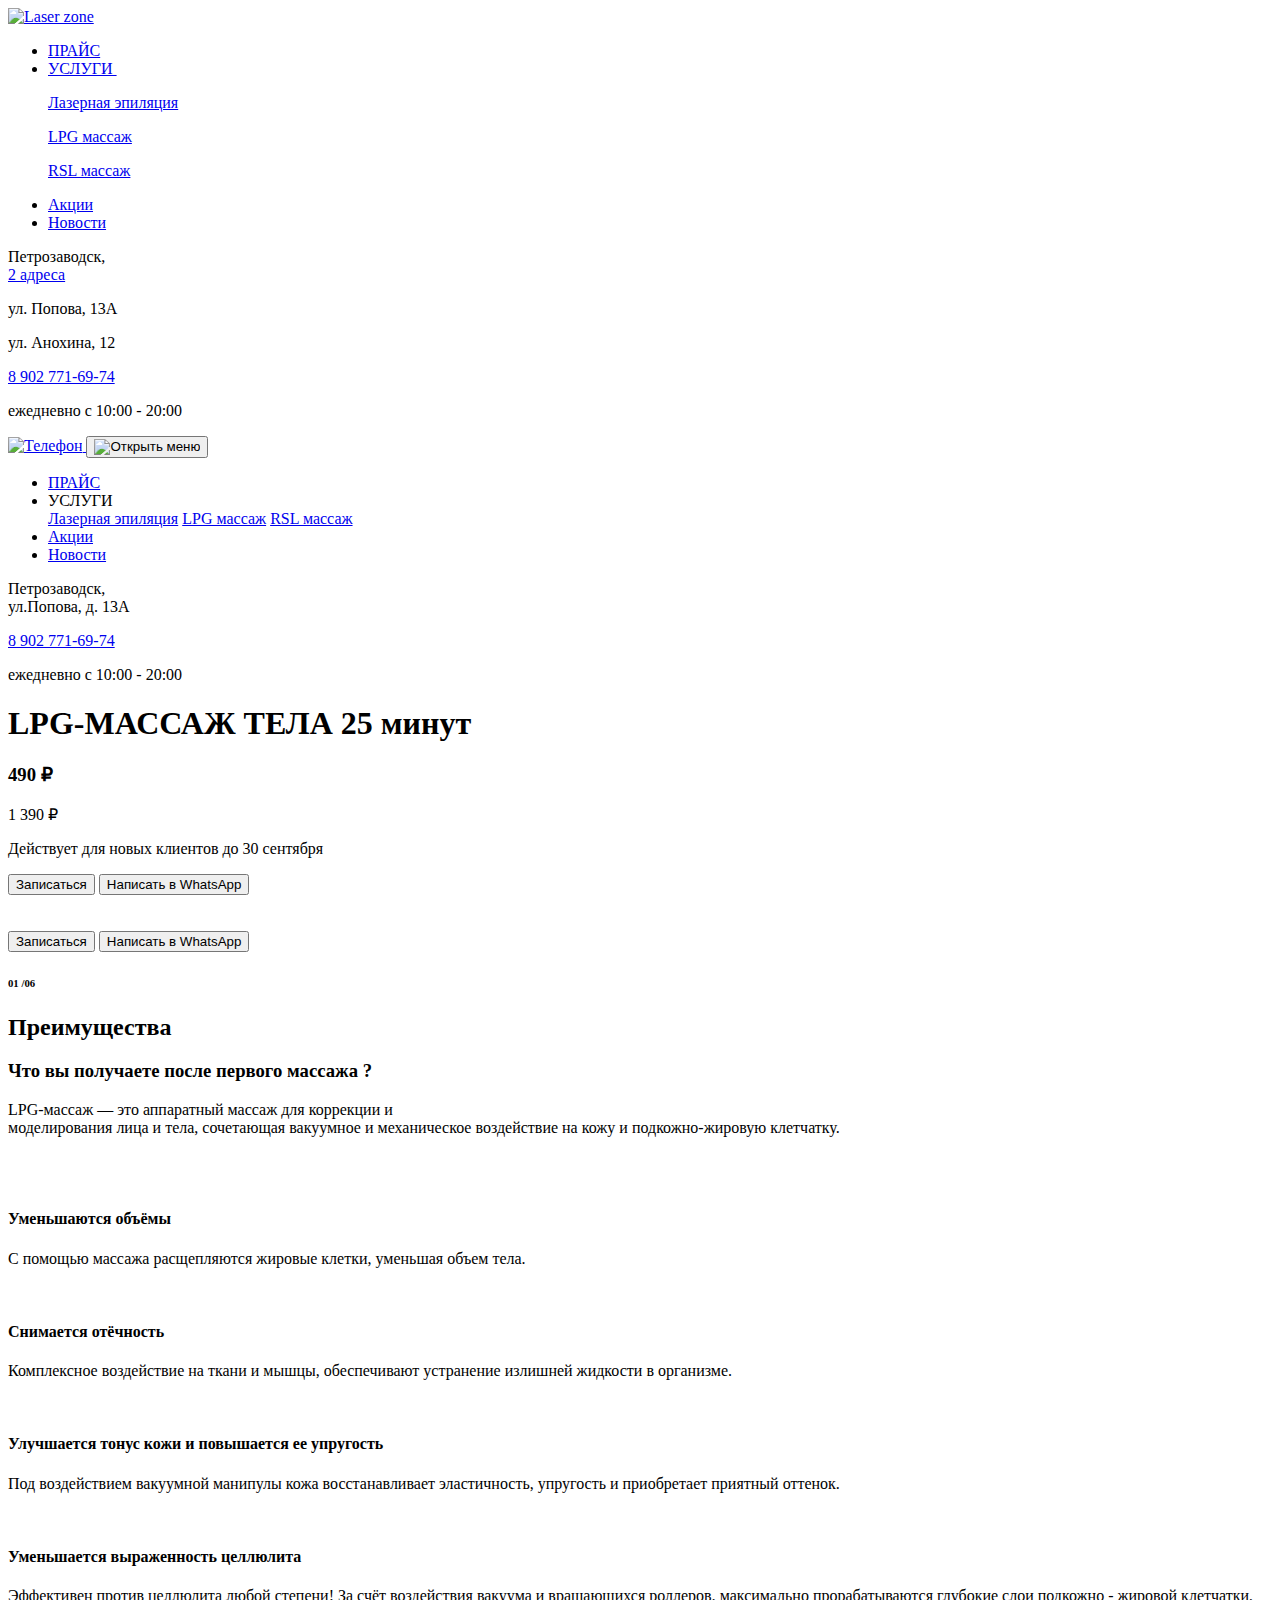
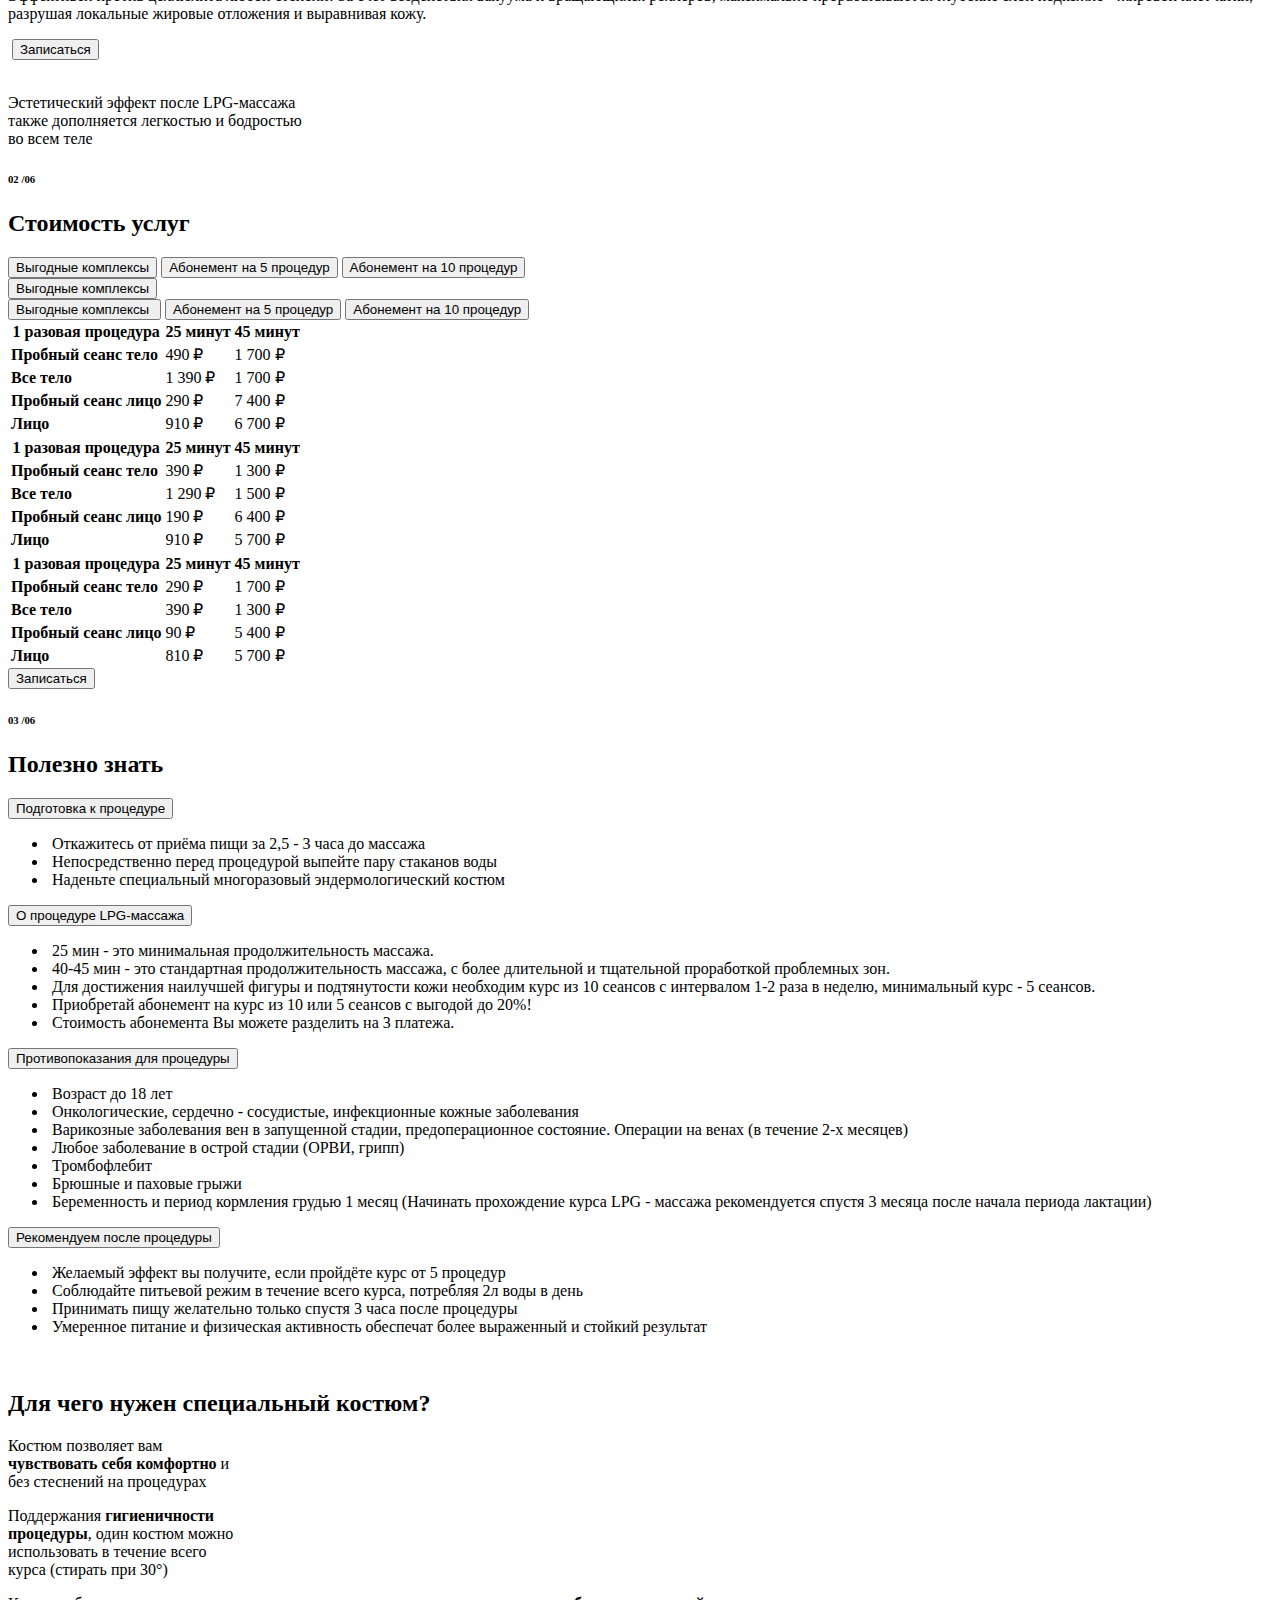
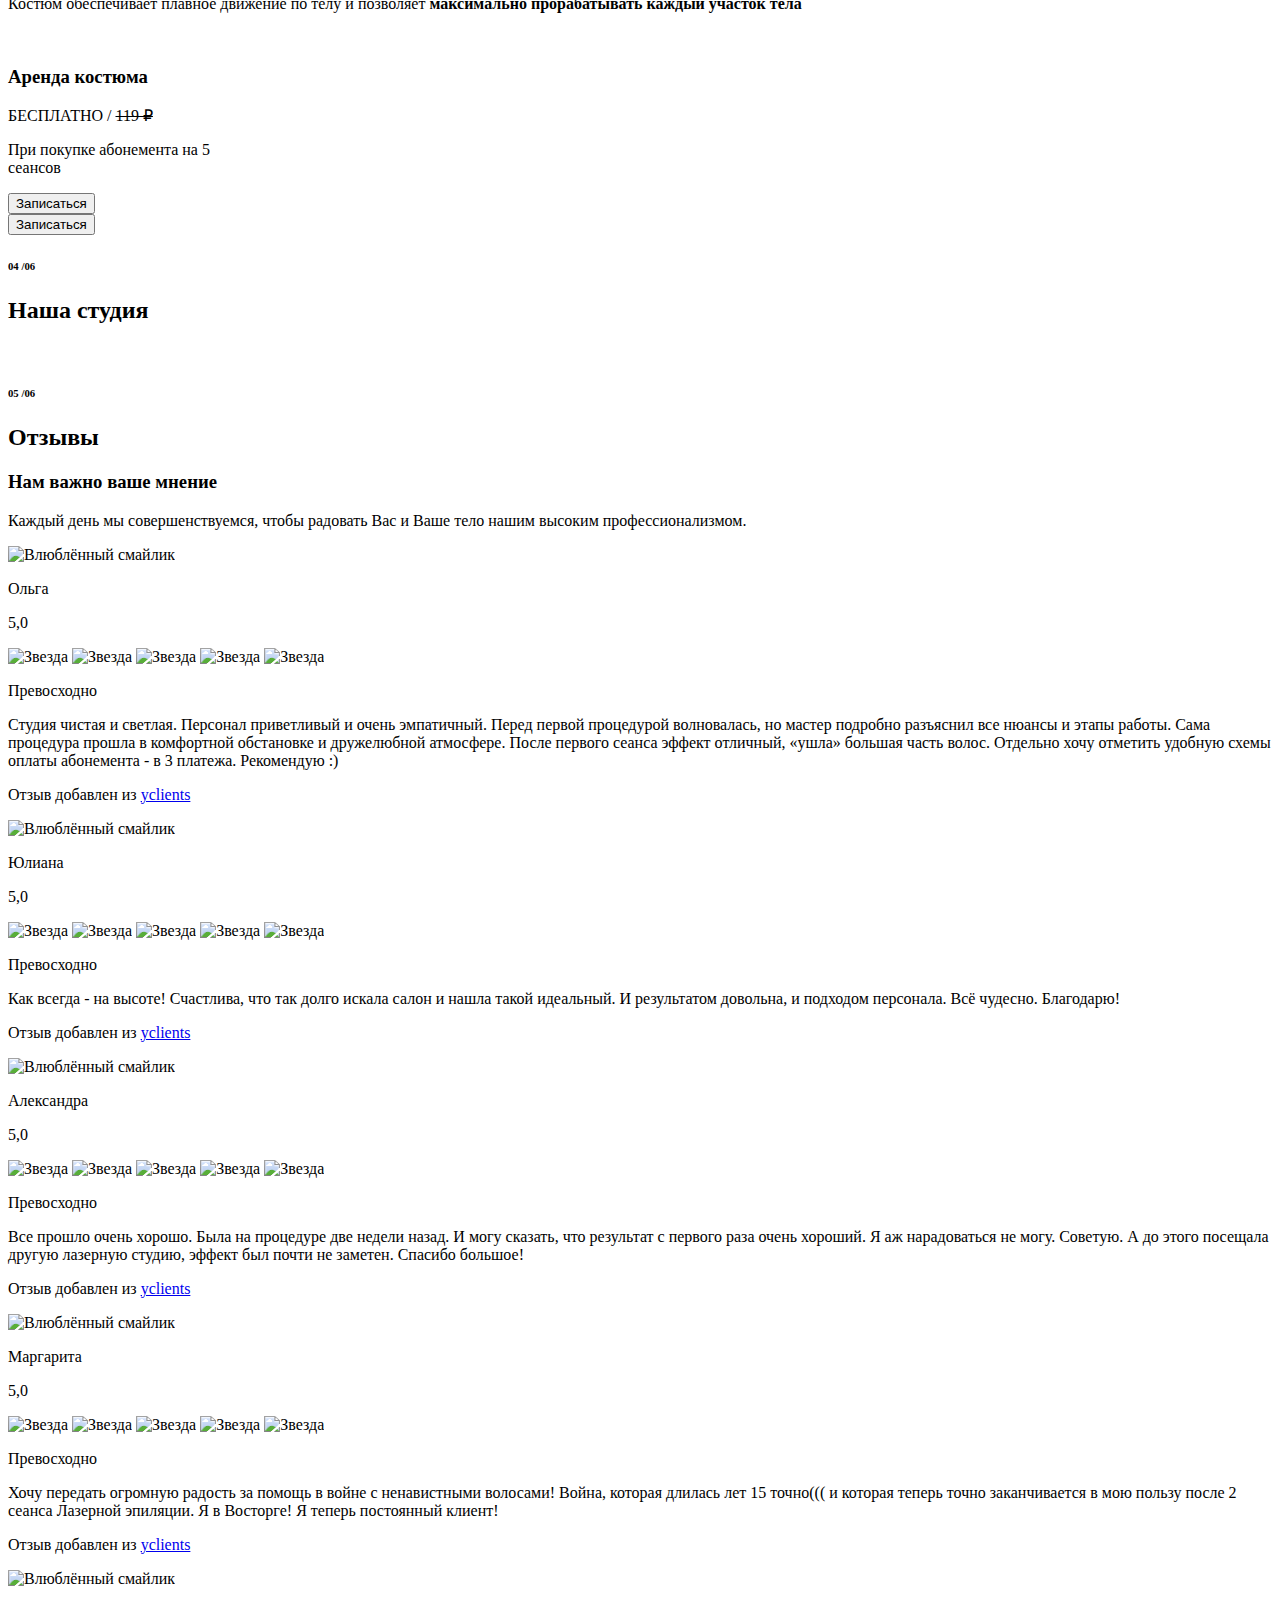
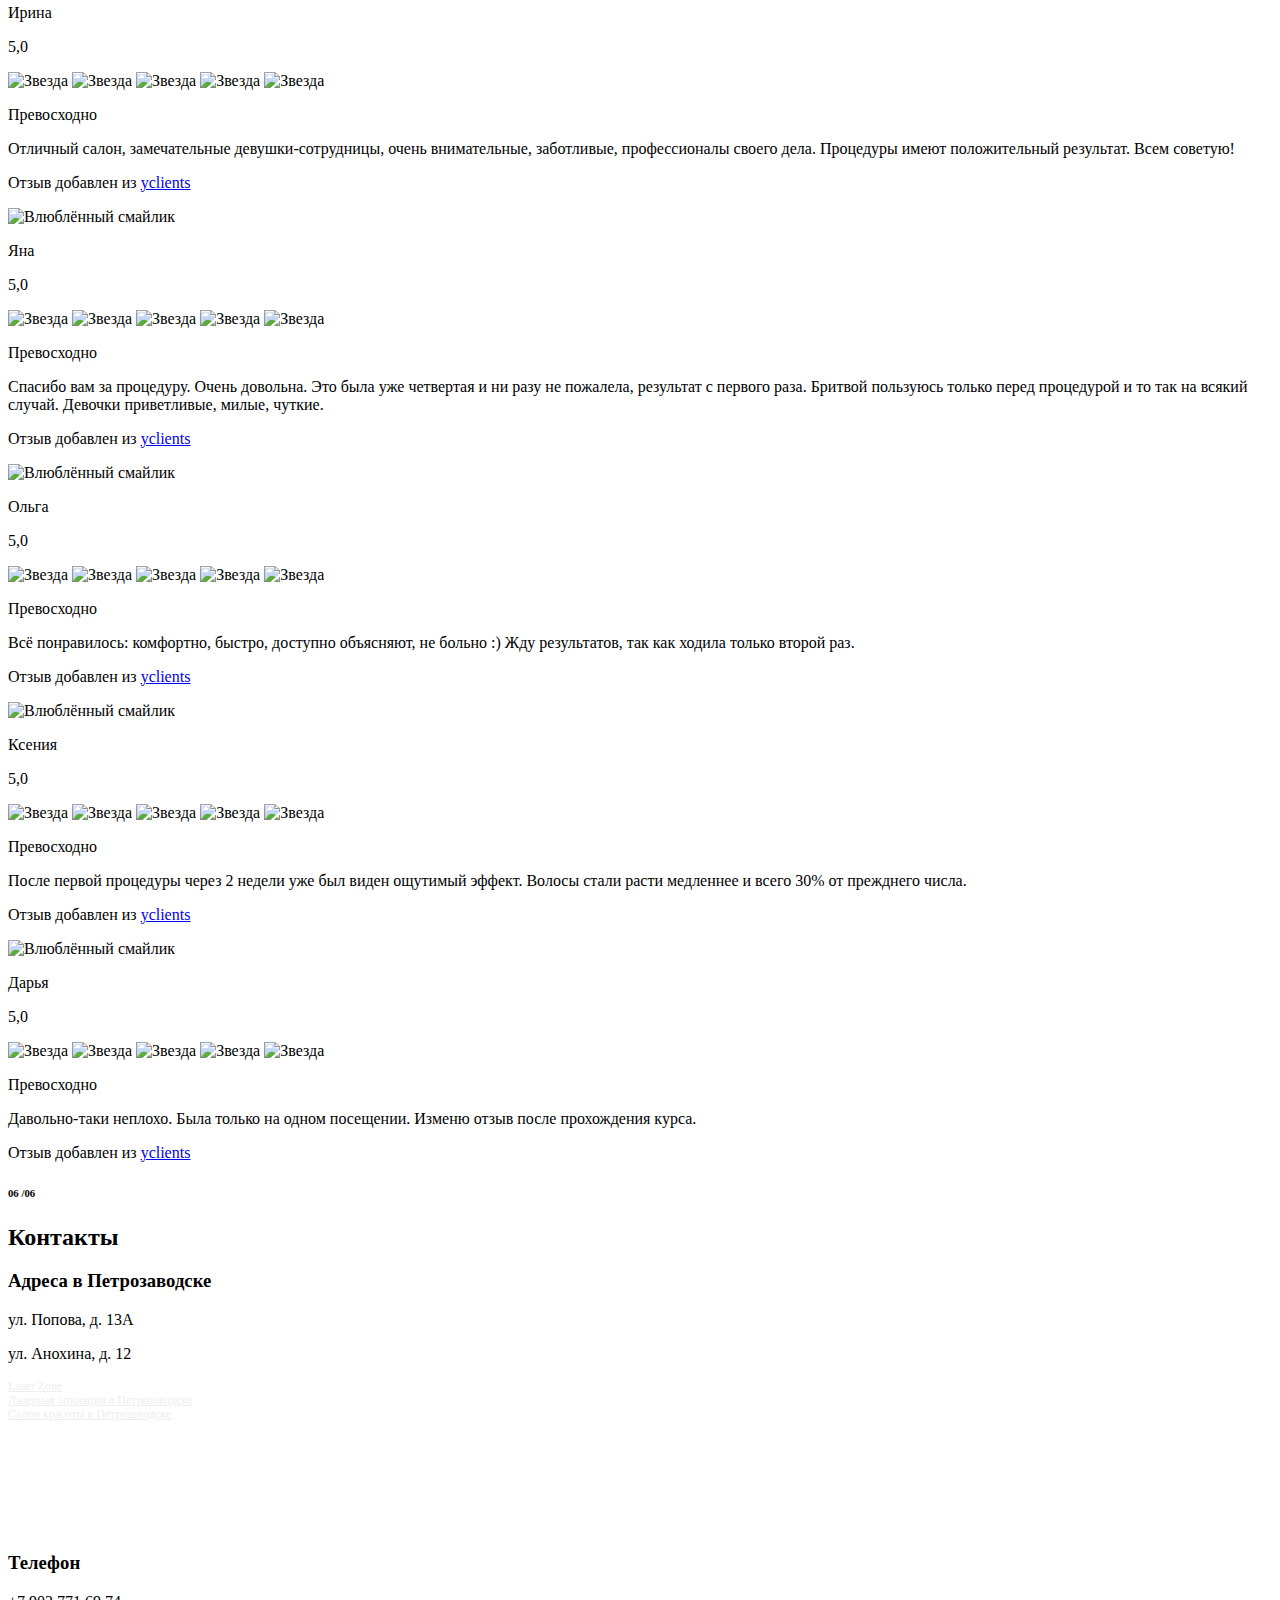
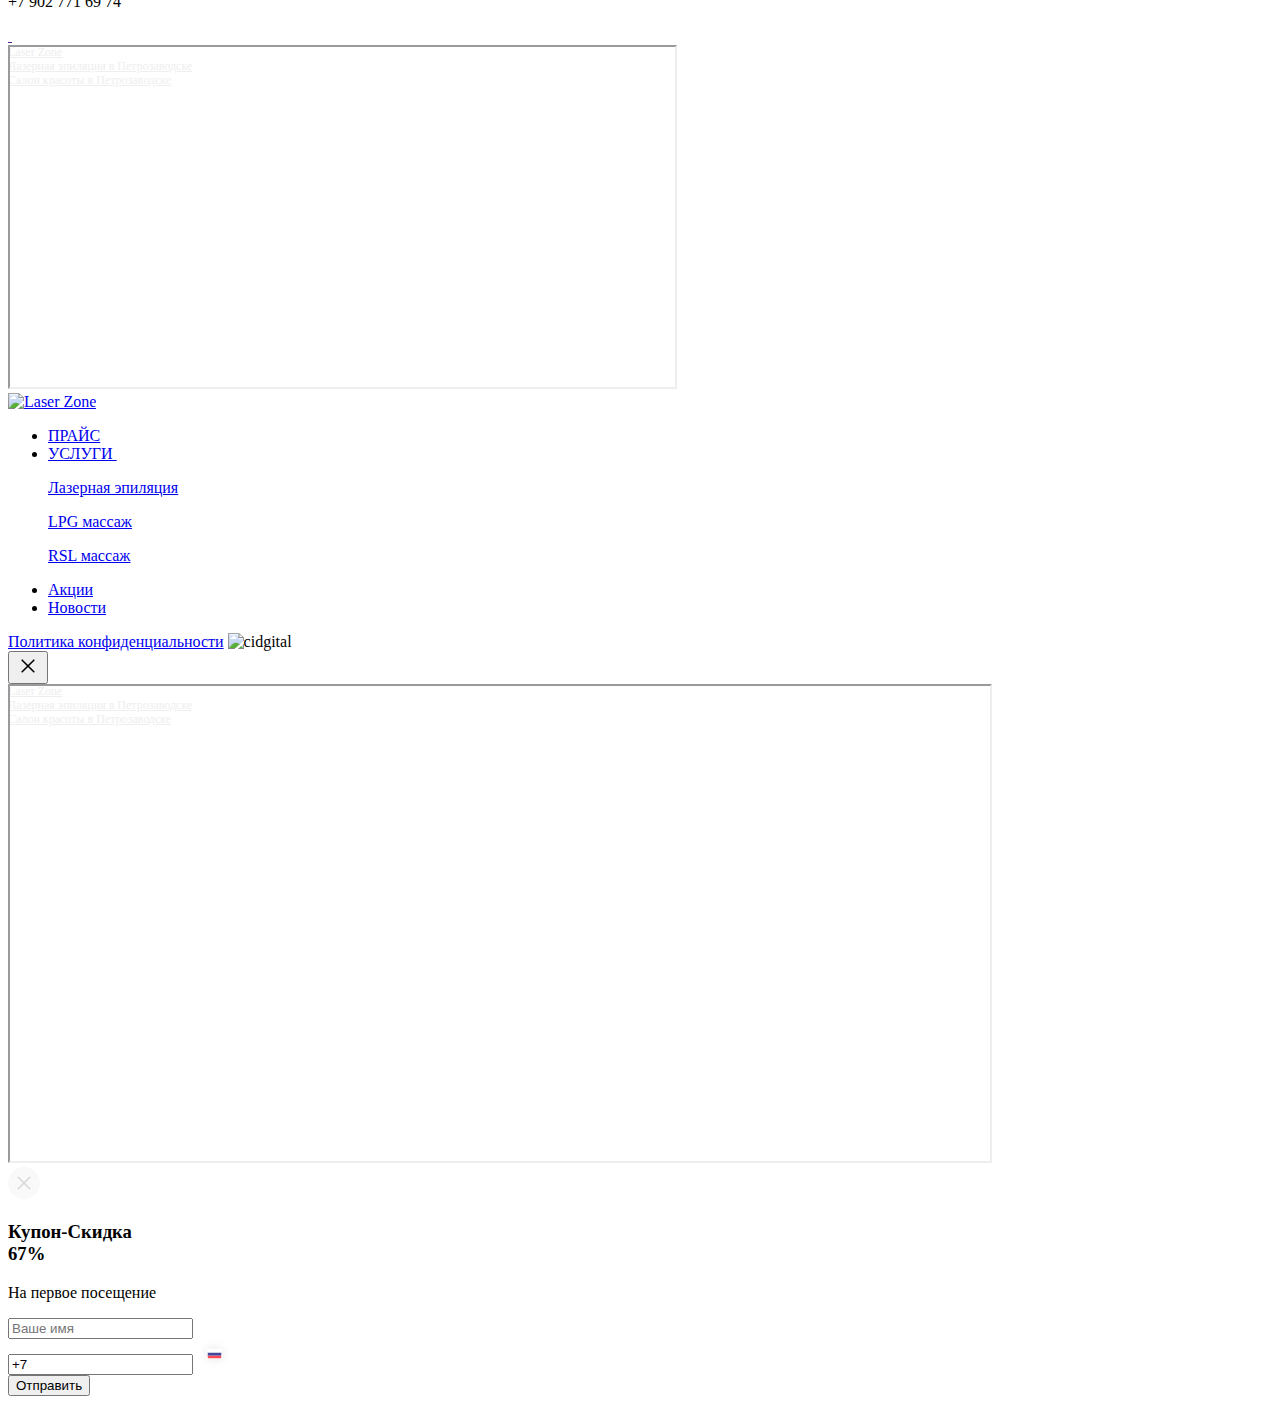
==== lpg.html @ bc5edf1f "Add files via upload" ====
<!DOCTYPE html>
<html lang="ru">
  <head>
    <meta charset="UTF-8" />
    <meta http-equiv="X-UA-Compatible" content="IE=edge" />
    <meta name="viewport" content="width=device-width,initial-scale=1" />
    <title>Laser Zone. Лазерная эпиляция Петрозаводск</title>
    <link rel="stylesheet" href="css/style.css" />
    <link rel="stylesheet" href="css/fancybox.css">
    <link rel="stylesheet" href="css/slider.css" />
    <link
      rel="apple-touch-icon"
      sizes="180x180"
      href="img/favicons/apple-touch-icon.png"
    />
    <link
      rel="icon"
      type="image/png"
      sizes="32x32"
      href="img/favicons/favicon-32x32.png"
    />
    <link
      rel="icon"
      type="image/png"
      sizes="16x16"
      href="img/favicons/favicon-16x16.png"
    />
    <link rel="manifest" href="img/favicons/site.webmanifest" />
    <meta name="msapplication-TileColor" content="#da532c" />
    <meta name="theme-color" content="#ffffff" />
    <!-- SEO -->
    <!-- Краткое описание страницы  -->
    <meta
      name="description"
      content="Laser Zone - студия лазерной эпиляции, удаление нежелательных волос навсегда!"
    />
    <!-- Не более 140 символов -->
    <!-- Ключевые слова страницы  -->
    <meta
      name="keywords"
      content="лазерная эпиляция петрозаводск, лазерная эпиляция в петрозаводске, лазерная эпиляция, косметология петрозаводск, косметология в петрозаводске, шугаринг петрозаводск, шугаринг в петрозаводске, депиляция петрозаводск, депиляция в петрозаводске"
    />
    <!-- Не более 20ти слов. Ключевые фразы разделяем запятой. -->
    <!--Для социальных сетей-->
    <!-- заголовок страницы, который будет выводится в записи социальной сети -->
    <meta property="og:title" content="" />
    <!-- описание страницы -->
    <meta property="og:description" content="" />
    <!-- ссылка на изображение, которое будет публиковаться в записи -->
    <meta property="og:image" content="" />
    <!-- название сайта -->
    <meta property="og:site_name" content="" />
    <!-- Технические -->
    <!-- Автор страницы -->
    <meta name="Author" content="" />
    <!-- Авторские права -->
    <meta name="Copyright" content="" />
    <!-- Адрес автора -->
    <meta name="Address" content="" />
    <!-- Yandex.Metrika counter -->
    <script
      type="text/javascript"
      async=""
      src="https://mc.yandex.ru/metrika/tag.js"
    ></script>
    <script type="text/javascript">
      (function (d, w, c) {
        (w[c] = w[c] || []).push(function () {
          try {
            w.yaCounter49860472 = new Ya.Metrika2({
              id: 49860472,
              clickmap: true,
              trackLinks: true,
              accurateTrackBounce: true,
            });
          } catch (e) {}
        });
        var n = d.getElementsByTagName("script")[0],
          s = d.createElement("script"),
          f = function () {
            n.parentNode.insertBefore(s, n);
          };
        s.type = "text/javascript";
        s.async = true;
        s.src = "https://mc.yandex.ru/metrika/tag.js";
        if (w.opera == "[object Opera]") {
          d.addEventListener("DOMContentLoaded", f, false);
        } else {
          f();
        }
      })(document, window, "yandex_metrika_callbacks2");
    </script>
    <noscript
      ><div>
        <img
          src="https://mc.yandex.ru/watch/49860472"
          style="position: absolute; left: -9999px"
          alt=""
        /></div
    ></noscript>
    <!-- /Yandex.Metrika counter -->
    <script
      src="https://vk.com/js/api/openapi.js?159"
      type="text/javascript"
    ></script>
    <script src="https://cdnjs.cloudflare.com/ajax/libs/jquery/3.7.1/jquery.min.js" integrity="sha512-v2CJ7UaYy4JwqLDIrZUI/4hqeoQieOmAZNXBeQyjo21dadnwR+8ZaIJVT8EE2iyI61OV8e6M8PP2/4hpQINQ/g==" crossorigin="anonymous" referrerpolicy="no-referrer"></script>
  </head>
  <body class="lpg-page">
    <div class="container-header-LPG">
        <div class="container ">
            <header class="header animate__animated animate__fadeInDown">
              <a href="./index.html" class="logo-link"
                ><picturedis
                  ><source srcset="img/favicons/logoglav.svg" type="image/svg" />
                  <img
                    src="img/favicons/logoglav.svg"
                    alt="Laser zone"
                    width="157"
                    height="36"
                    class="header__logo" /></picture
              ></a>
              <nav class="nav header__nav">
                <ul class="nav__list">
                  <li class="nav__item">
                    <a href="#price" class="nav__link"
                      >ПРАЙС</a
                    >
                  </li>
                  <li class="nav__item">
                    <a href="#" class="nav__link "
                      >УСЛУГИ </a
                    > <img src="img/icons/down.svg" alt="">
                    <div class="block-ivisible-Two">
                      <div class="block-ivisible-one-TWO "><p><a href="index.html">Лазерная эпиляция</a></p></div>
                      <div class="block-ivisible-three-TWO block-ivisible-Two-active"> <p><a href="lpg.html">LPG массаж</a></p></div>
                      <div class="block-ivisible-two-TWO "> <p><a href="Rsl.html">RSL массаж</a></p></div>
                     
                    </div>
                  </li>
                  <li class="nav__item">
                    <a href="./benefits.html" class="nav__link">Акции</a>
                  </li>
                  <li class="nav__item">
                    <a href="./news.html" class="nav__link">Новости</a>
                  </li>
                </ul>
              </nav>
              <div class="header__ap">
                <div class="header__ap-top">
    
                  <p class="header__adress button--map">
                    Петрозаводск,<br /> <a href="#" class="adress-2"> 2 адреса</a>
                  </p>
                  <div class="block-ivisible">
                    <div class="block-ivisible-one"><p>ул. Попова, 13А</p></div>
                    <div class="block-ivisible-two"> <p>ул. Анохина, 12</p></div>
                   
                  </div>
                </div>
                <div class="header__phone">
                  <p class="header__number">
                    <a href="tel:+79027716974" class="phone-link"
                      >8 902 771-69-74</a
                    >
                  </p>
                  <p class="header__clock">ежедневно с 10:00 - 20:00</p>
                </div>
                <div class="header__right">
                  <a class="header__tel" href="tel:+79027716974"
                    ><img
                      src="img/icons/dark-call.svg"
                      alt="Телефон"
                      width="24px"
                      height="24px"
                      class="header__tel"
                    /> </a
                  ><button class="header__burger">
                    <img
                      src="img/icons/menu.svg"
                      alt="Открыть меню"
                      width="24px"
                      height="24px"
                    />
                  </button>
                </div>
              </div>
              <div class="header__mobile">
                <nav class="nav header__nav">
                  <ul class="nav__list">
                    <li class="nav__item">
                      <a href="./benefits.html" class="nav__link">ПРАЙС</a>
                    </li>
                    <li class="nav__item">
                      <div class="nav__item-top">
                      <a  class="nav__link "
                        >УСЛУГИ</a
                      > <img src="img/icons/down.svg" alt="" class="img-down-str">
                      </div>
                      <div class="nav__item-bot">
                        <a href="index.html">Лазерная эпиляция</a>
                        <a href="lpg.html" class="nav__item-bot-link--active">LPG массаж</a>
                        <a href="Rsl.html" class="">RSL массаж</a>
                      </div>
                    </li>
                    <li class="nav__item">
                      <a href="./benefits.html" class="nav__link">Акции</a>
                    </li>
                    <li class="nav__item">
                      <a href="./news.html" class="nav__link">Новости</a>
                    </li>
                  </ul>
                </nav>
                <p class="header__adress">Петрозаводск,<br />ул.Попова, д. 13А</p>
                <div class="header__phone">
                  <p class="header__number">
                    <a href="tel:+79027716974" class="phone-link"
                      >8 902 771-69-74</a
                    >
                  </p>
                  <p class="header__clock">ежедневно с 10:00 - 20:00</p>
                </div>
              </div>
            </header>
            <div class="header_lpg promo">
              <div class="header_lpg-left">
                  <h1 class="header_lpg-left-title">
                      LPG-МАССАЖ ТЕЛА 25 минут
                  </h1>
                  <div class="price-massage">
                    <h3 class="massage-right-price massage-right-price-big">
                        490 ₽ 
                    </h3>
                    <p class="massage-right-priceDecor massage-right-priceDecor-big massage-right-priceDecor-LPG">
                        1 390 ₽
                    </p>
                </div>
                  <p class="header_lpg-left-text">
                    Действует для новых клиентов до 30 сентября
                  </p>
                  <div class="promo__buttons promo__buttons--1 promo__buttons-big nones-700 header_rsl-btns">
                    <button class="button button--sign promo__button ms_booking lpg-btn">
                        Записаться
                        </button>
                        <button
                        onclick="window.open(`https://api.whatsapp.com/send/?phone=79027716974`)"
                        class="button button--whatsapp promo__button lpg-btn"
                        >
                        Написать в WhatsApp
                        </button>
                    </div>
              </div>
              <div class="header_lpg-rigth">
                    <img src="img/content-images/Rectangle 49.png" alt="" class="header_lpg-rigth-img">
                    <div class="img_big-all">
                        <img src="img/icons/Ellipse 21.svg" alt="">
                        <img src="img/icons/Ellipse 22.svg" alt="">
                        <img src="img/icons/Ellipse 23.svg" alt="">
                    </div>
              </div>
              <div class="promo__buttons promo__buttons--1 promo__buttons-big nones-btn">
                <button class="button button--sign promo__button ms_booking lpg-btn ">
                    Записаться
                    </button>
                    <button
                    onclick="window.open(`https://api.whatsapp.com/send/?phone=79027716974`)"
                    class="button button--whatsapp promo__button lpg-btn"
                    >
                    Написать в WhatsApp
                    </button>
               </div>
            </div>
    
    
    
    
    
        </div>
    </div>
    <section class="discounts Advantages">
      
        <div class="container">
          <h6
            class="section__number discounts__number wow animate__animated animate__fadeInRight"
          >
            <span class="section__number--big">01</span> /06
          </h6>
          <h2
            class="section__title discounts__title wow animate__animated animate__fadeInLeft"
          >
            Преимущества
          </h2>
          <div class="Advantages_all">
            <div class="Advantages_left">
                <h3
                class="section__subtitle discounts__subtitle wow animate__animated animate__fadeInLeft Advantages-title"
              >
              Что вы получаете после первого массажа ?
              </h3>
              <p class="section__description discounts__description Advantages-text">
                LPG-массаж — это аппаратный массаж для коррекции и <br> моделирования лица и тела, сочетающая вакуумное и механическое воздействие на кожу и подкожно-жировую клетчатку.
              </p>
              <div class="Advantages-img-all">
                <img src="img/icons/Ellipse 27.svg" alt="">
                <img src="img/icons/Ellipse 26.svg" alt="">
                <img src="img/icons/Ellipse 25.svg" alt="">
                <img src="img/icons/Ellipse 24.svg" alt="">
                <img src="img/icons/Ellipse 21.svg" alt="">
                <img src="img/icons/Ellipse 22.svg" alt="">
                <img src="img/icons/Ellipse 23.svg" alt="">
                
              </div>
              <div class="Advantages_left-list">
                <div class="Advantages_left-item">
                    <div class="Advantages_left-item-top">
                        <img src="img/icons/tick 1.svg" alt="" class="Advantages_left-item-img">
                        <h4 class="Advantages_left-item-title">Уменьшаются объёмы</h4>
                    </div>
                    <p class="Advantages_left-item-text">С помощью массажа расщепляются жировые клетки, уменьшая объем тела.</p>
                </div>
                <div class="Advantages_left-item">
                    <div class="Advantages_left-item-top">
                        <img src="img/icons/tick 1.svg" alt="" class="Advantages_left-item-img">
                        <h4 class="Advantages_left-item-title">Снимается отёчность</h4>
                    </div>
                    <p class="Advantages_left-item-text">Комплексное воздействие на ткани и мышцы, обеспечивают устранение излишней жидкости в организме.</p>
                </div>
                <div class="Advantages_left-item">
                    <div class="Advantages_left-item-top">
                        <img src="img/icons/tick 1.svg" alt="" class="Advantages_left-item-img">
                        <h4 class="Advantages_left-item-title">Улучшается тонус кожи и повышается ее упругость</h4>
                    </div>
                    <p class="Advantages_left-item-text">Под воздействием вакуумной манипулы кожа восстанавливает эластичность, упругость и приобретает приятный оттенок.</p>
                </div>
                <div class="Advantages_left-item">
                    <div class="Advantages_left-item-top">
                        <img src="img/icons/tick 1.svg" alt="" class="Advantages_left-item-img">
                        <h4 class="Advantages_left-item-title">Уменьшается выраженность целлюлита</h4>
                    </div>
                    <p class="Advantages_left-item-text">Эффективен против целлюлита любой степени! За счёт воздействия вакуума и вращающихся роллеров, максимально прорабатываются глубокие слои подкожно - жировой клетчатки, разрушая локальные жировые отложения и выравнивая кожу.</p>
                </div>
               
              </div>
            </div>
            <div class="Advantages_right">
                <img src="img/content-images/Rectangle 58.png" alt="">
                <button class="button button--sign promo__button ms_booking Advantages-btn">
                    Записаться
                </button>
                <div class="Advantages_right-bot">
                    <img src="img/icons/image 11.svg" alt="">    <p class="Advantages_right-text">Эстетический эффект после LPG-массажа <br> также дополняется легкостью и бодростью <br> во всем теле</p>
                </div>
                
            </div>
          </div>
    
        </div>
      </section>
      <div class="container">
        <section class="price">
          <h6
            class="section__number price__number wow animate__animated animate__fadeInRight "
          >
            <span class="section__number--big">02</span> /06
          </h6>
          <h2
            id="price"
            class="section__title price__title wow animate__animated animate__fadeInLeft"
          >
            Стоимость услуг
          </h2>
          <div class="price__wrapper-table-all">
            <button class="price__wrapper-table-all-btn wrapper-table-all-btn-active table-btn-LPG">Выгодные комплексы </button>
            <button class="price__wrapper-table-all-btn table-btn-LPG table-btn-LPG">Абонемент на 5 процедур</button>
            <button class="price__wrapper-table-all-btn table-btn-LPG table-btn-LPG">Абонемент на 10 процедур</button>
          </div>
          <div class="price__wrapper-table-all-mobil">
              <div class="dropdown">
                <button class="dropbtn">Выгодные комплексы </button>
                    <div class="dropdown-content">
                      <div class="drowdown-links">
                        <button  class="drowdown-link">Выгодные комплексы <img src="img/favicons/tick .svg" alt="" class="omg-one"></button>
                      <button  class="drowdown-link">Абонемент на 5 процедур<img src="img/favicons/tick .svg" alt="" class="img-list-none omg-two"></button>
                      <button  class="drowdown-link drowdown-link-three">Абонемент на 10 процедур<img src="img/favicons/tick .svg" alt="" class="img-list-none omg-three"></button>
                      </div>
                      
                    </div>
              </div>
          </div>
            <table class="price-table-compeks table profitable-complexes LPG-table-1">
                <thead class="price-table-compeks-thead">
                    <tr class="table-compeks-thead-tr">
                      <th>1 разовая процедура</th>
                      <th> 25 минут</th>
                      <th>45 минут</th>
                    </tr>
                </thead>
                <tbody class="price-table-compeks-tbody">
                    <tr class="table-compeks-tbody-tr table-compeks-tbody-tr-LPG">
                      <td class="tbody-one-td"><strong>Пробный сеанс тело</strong><br>
                        </td>
                      <td class="tbody-two-td">490 ₽</td>
                      <td class="tbody-tre-td">1 700 ₽</td>
                    </tr>
                    <tr class="table-compeks-tbody-tr table-compeks-tbody-tr-LPG">
                      <td class="tbody-one-td"><strong>Все тело</strong><br>
                        </td>
                      <td class="tbody-two-td">1 390 ₽</td>
                      <td class="tbody-tre-td">1 700 ₽</td>
                    </tr>
                    <tr class="table-compeks-tbody-tr table-compeks-tbody-tr-LPG">
                      <td class="tbody-one-td"><strong>Пробный сеанс лицо</strong><br>
                        </td>
                      <td class="tbody-two-td">290 ₽</td>
                      <td class="tbody-tre-td">7 400 ₽</td>
                    </tr>
                    <tr class="table-compeks-tbody-tr table-compeks-tbody-tr-LPG">
                      <td class="tbody-one-td"><strong>Лицо</strong> <br>
                        </td>
                      <td class="tbody-two-td">910 ₽</td>
                      <td class="tbody-tre-td tbody-tre-td-LPG">6 700 ₽</td>
                    </tr>
                    
                </tbody>
            </table>
  
            <table class="price-table-compeks table Face-And-Neck LPG-table-2">
                <thead class="price-table-compeks-thead">
                    <tr class="table-compeks-thead-tr">
                      <th>1 разовая процедура</th>
                      <th> 25 минут</th>
                      <th>45 минут</th>
                    </tr>
                </thead>
                <tbody class="price-table-compeks-tbody">
                    <tr class="table-compeks-tbody-tr table-compeks-tbody-tr-LPG">
                      <td class="tbody-one-td"><strong>Пробный сеанс тело</strong><br>
                        </td>
                      <td class="tbody-two-td">390 ₽</td>
                      <td class="tbody-tre-td tbody-tre-td-LPG">1 300 ₽</td>
                    </tr>
                    <tr class="table-compeks-tbody-tr table-compeks-tbody-tr-LPG">
                      <td class="tbody-one-td"><strong>Все тело</strong><br>
                        </td>
                      <td class="tbody-two-td">1 290 ₽</td>
                      <td class="tbody-tre-td">1 500 ₽</td>
                    </tr>
                    <tr class="table-compeks-tbody-tr table-compeks-tbody-tr-LPG">
                      <td class="tbody-one-td"><strong>Пробный сеанс лицо</strong><br>
                        </td>
                      <td class="tbody-two-td">190 ₽</td>
                      <td class="tbody-tre-td">6 400 ₽</td>
                    </tr>
                    <tr class="table-compeks-tbody-tr table-compeks-tbody-tr-LPG">
                      <td class="tbody-one-td"><strong>Лицо</strong> <br>
                        </td>
                      <td class="tbody-two-td">910 ₽</td>
                      <td class="tbody-tre-td tbody-tre-td-LPG">5 700 ₽</td>
                    </tr>
                    
                </tbody>
            </table>
            <table class="price-table-compeks table telo LPG-table-3">
                <thead class="price-table-compeks-thead">
                    <tr class="table-compeks-thead-tr">
                      <th>1 разовая процедура</th>
                      <th> 25 минут</th>
                      <th>45 минут</th>
                    </tr>
                </thead>
                <tbody class="price-table-compeks-tbody">
                    <tr class="table-compeks-tbody-tr table-compeks-tbody-tr-LPG">
                      <td class="tbody-one-td"><strong>Пробный сеанс тело</strong><br>
                        </td>
                      <td class="tbody-two-td">290 ₽</td>
                      <td class="tbody-tre-td tbody-tre-td-LPG">1 700 ₽</td>
                    </tr>
                    <tr class="table-compeks-tbody-tr table-compeks-tbody-tr-LPG">
                      <td class="tbody-one-td"><strong>Все тело</strong><br>
                        </td>
                      <td class="tbody-two-td"> 390 ₽</td>
                      <td class="tbody-tre-td tbody-tre-td-LPG">1 300 ₽</td>
                    </tr>
                    <tr class="table-compeks-tbody-tr table-compeks-tbody-tr-LPG">
                      <td class="tbody-one-td"><strong>Пробный сеанс лицо</strong><br>
                        </td>
                      <td class="tbody-two-td">90 ₽</td>
                      <td class="tbody-tre-td tbody-tre-td-LPG">5 400 ₽</td>
                    </tr>
                    <tr class="table-compeks-tbody-tr table-compeks-tbody-tr-LPG">
                      <td class="tbody-one-td"><strong>Лицо</strong> <br>
                        </td>
                      <td class="tbody-two-td">810 ₽</td>
                      <td class="tbody-tre-td tbody-tre-td-LPG">5 700 ₽</td>
                    </tr>
                    
                </tbody>
          </table>
            
            
          <button
            type="button"
            class="button button--sign price__button wow animate__animated animate__fadeInRight ms_booking"
          >
            Записаться
          </button>
        </section>
      </div>
    <div class="podgotovka_all">
        <div class="container">
            <section class="price podgotovka">
              <h6
                class="section__number price__number wow animate__animated animate__fadeInRight podgotovka_all-title section-one-chd"
              >
                <span class="section__number--big">03</span> /06
              </h6>
              <h2
                id="price"
                class="section__title price__title wow animate__animated animate__fadeInLeft"
              >
                Полезно знать
              </h2>
              
                
                
              
              <div class="podgotovka_drop-all">
                    <div class="podgotovka_drop-item">
                        <button class="podgotovka_drop-all-btn">Подготовка к процедуре<img src="img/icons/expand_more_black_24dp 1.svg" alt="" class="img-drop-item1 rotate45deg"></button>
                        <ul class="drop-menu-one kio-1 nob">
                            <li><img src="img/icons/tick 1.svg" alt=""> Откажитесь от приёма пищи за 2,5 - 3 часа до массажа</li>
                            <li><img src="img/icons/tick 1.svg" alt=""> Непосредственно перед процедурой выпейте пару стаканов воды</li>
                            <li><img src="img/icons/tick 1.svg" alt=""> Наденьте специальный многоразовый эндермологический костюм</li>
                        </ul>
                    </div>
                    <div class="podgotovka_drop-item">
                        <button class="podgotovka_drop-all-btn">О процедуре LPG-массажа<img src="img/icons/expand_more_black_24dp 1.svg" alt="" class="img-drop-item2 rotate45deg"></button>
                        <ul class="drop-menu-one kio-2 nob">
                            <li><img src="img/icons/Vector (16).svg" alt=""> 25 мин - это минимальная продолжительность массажа.</li>
                            <li><img src="img/icons/Vector (16).svg" alt=""> 40-45 мин - это стандартная продолжительность массажа, с более длительной и тщательной проработкой проблемных зон.</li>
                            <li><img src="img/icons/Vector (16).svg" alt=""> Для достижения наилучшей фигуры и подтянутости кожи необходим курс из 10 сеансов с интервалом 1-2 раза в неделю, минимальный курс - 5 сеансов.</li>
                            <li><img src="img/icons/Vector (16).svg" alt=""> Приобретай абонемент на курс из 10 или 5 сеансов с выгодой до 20%! </li>
                            <li><img src="img/icons/Vector (16).svg" alt=""> Стоимость абонемента Вы можете разделить на 3 платежа. </li>
                        </ul>
                    </div>
                    
                    <div class="podgotovka_drop-item">
                        <button class="podgotovka_drop-all-btn">Противопоказания для процедуры<img src="img/icons/expand_more_black_24dp 1.svg" alt="" class="img-drop-item3 rotate45deg"></button>
                        <ul class="drop-menu-one kio-3 nob">
                            <li><img src="img/icons/Vector (17).svg" alt=""> Возраст до 18 лет</li>
                            <li><img src="img/icons/Vector (17).svg" alt=""> Онкологические, сердечно - сосудистые, инфекционные кожные заболевания</li>
                            <li><img src="img/icons/Vector (17).svg" alt=""> Варикозные заболевания вен в запущенной стадии, предоперационное состояние. Операции на венах (в течение 2-х месяцев)</li>
                            <li><img src="img/icons/Vector (17).svg" alt=""> Любое заболевание в острой стадии (ОРВИ, грипп)</li>
                            <li><img src="img/icons/Vector (17).svg" alt=""> Тромбофлебит</li>
                            <li><img src="img/icons/Vector (17).svg" alt=""> Брюшные и паховые грыжи</li>
                            <li><img src="img/icons/Vector (17).svg" alt=""> Беременность и период кормления грудью 1 месяц (Начинать прохождение курса LPG - массажа рекомендуется спустя 3 месяца после начала периода лактации)</li>
                        </ul>
                    </div>
                    <div class="podgotovka_drop-item">
                        <button class="podgotovka_drop-all-btn">Рекомендуем после процедуры<img src="img/icons/expand_more_black_24dp 1.svg" alt="" class="img-drop-item4 rotate45deg"></button>
                        <ul class="drop-menu-one kio-4 nob">
                            <li><img src="img/icons/tick 1.svg" alt=""> Желаемый эффект вы получите, если пройдёте курс от 5 процедур</li>
                            <li><img src="img/icons/tick 1.svg" alt=""> Соблюдайте питьевой режим в течение всего курса, потребляя 2л воды в день</li>
                            <li><img src="img/icons/tick 1.svg" alt=""> Принимать пищу желательно только спустя 3 часа после процедуры</li>
                            <li><img src="img/icons/tick 1.svg" alt=""> Умеренное питание и физическая активность обеспечат более выраженный и стойкий результат</li>
                        </ul>
                    </div>
                
                </div>
                
                <div class="img-all-podgotovka_drop">
                      <img src="img/content-images/Frame 277.png" alt="" class="podgorovka_absolut">
                    </div>
                
            </div>
            <div class="container">
            <div class="spech">
                <h2>Для чего нужен специальный костюм?</h2>
                <div class="spech_all">
                    <div class="spech-left">
                        <p class="spech-left-text">Костюм позволяет  вам <br> <strong>чувствовать себя комфортно</strong>  и <br> без стеснений на процедурах</p>
                        <p class="spech-left-text">Поддержания <strong> гигиеничности <br> процедуры</strong>, один костюм можно<br> использовать в течение всего<br> курса (стирать при 30°)</p>
                        <p class="spech-left-text">Костюм обеспечивает плавное движение по телу и позволяет <strong>максимально прорабатывать каждый участок тела</strong> </p>
                    </div>
                    <div class="spech-mid">
                        <img src="img/content-images/5b258444beec61f9cf7fb60b0b545b1e.gif" alt="">
                    </div>
                    <div class="spech-right">
                        <div class="spech-right-top">
                            <h3>Аренда костюма </h3>
                            <div class="wmes">
                                <span>БЕСПЛАТНО /</span>
                                <s>119 ₽ </s>
                            </div>
                            
                            <p>При покупке абонемента на    5  <br>сеансов </p>
                        </div>
                        <button 
                        type="button"
                        class="button button--sign price__button wow animate__animated animate__fadeInRight ms_booking nones-700"
                      >
                        Записаться
                      </button>
                    </div>
                </div>
                <button 
                        type="button"
                        class="button button--sign price__button wow animate__animated animate__fadeInRight ms_booking nones-btn"
                      >
                        Записаться
                      </button>
            </div>
        </div>
        </div>
        </section>
        <div class="container">
            <section class="price img-studia">
              <h6
                class="section__number price__number wow animate__animated animate__fadeInRight "
              >
                <span class="section__number--big">04</span> /06
              </h6>
              <h2
                id=""
                class="section__title price__title wow animate__animated animate__fadeInLeft"
              >
              Наша студия
              </h2>
              <div class="img-studia-all studia-blk">
                <a href="img/slider-image/slider2-image1.jpg" data-fancybox="images" data-caption="Laser Zone"> <img src="img/slider-image/slider2-image1.jpg" alt=""></a>
                  <a href="img/slider-image/slider2-image2.jpg" data-fancybox="images" data-caption="Laser Zone"><img src="img/slider-image/slider2-image2.jpg" alt=""></a>
                    <a href="img/slider-image/slider2-image3.jpg" data-fancybox="images" data-caption="Laser Zone"><img src="img/slider-image/slider2-image3.jpg" alt=""></a>
                      <a href="img/slider-image/slider2-image4.jpg" data-fancybox="images" data-caption="Laser Zone"><img src="img/slider-image/slider2-image4.jpg" alt=""></a>
                        <a href="img/slider-image/slider2-image5.jpg" data-fancybox="images" data-caption="Laser Zone"><img src="img/slider-image/slider2-image5.jpg" alt=""></a>
						<a href="img/slider-image/slider2-image6.jpg" data-fancybox="images" data-caption="Laser Zone"><img src="img/slider-image/slider2-image6.jpg" alt=""></a>
						<a href="img/slider-image/slider2-image7.jpg" data-fancybox="images" data-caption="Laser Zone"><img src="img/slider-image/slider2-image7.jpg" alt=""></a>
						<a href="img/slider-image/slider2-image8.jpg" data-fancybox="images" data-caption="Laser Zone"><img src="img/slider-image/slider2-image8.jpg" alt=""></a>
              </div> 
            </section>
        </div>
            <div class="useful__bg us_bag">
                <section class="reviews ">
                  <div class="container">
                    <h6
                      class="section__number reviews__number wow animate__animated animate__fadeInRight"
                    >
                      <span class="section__number--big">05</span> /06
                    </h6>
                    <h2
                      class="section__title reviews__title wow animate__animated animate__fadeInLeft"
                    >
                      Отзывы
                    </h2>
                    <h3
                      class="section__subtitle reviews__subtitle wow animate__animated animate__fadeInLeft"
                    >
                      Нам важно ваше мнение
                    </h3>
                    <p class="section__description reviews__description">
                      Каждый день мы совершенствуемся, чтобы радовать Вас и Ваше тело
                      нашим высоким профессионализмом.
                    </p>
                  </div>
                  <!-- Slider main container -->
                  <div class="swiper-container reviews__slider slider">
                    <!-- Additional required wrapper -->
                    <div class="swiper-wrapper">
                      <!-- Slides -->
                      <div class="swiper-slide reviews__slide--1">
                        <div class="slider__item slide">
                          <div class="slide__top">
                            <div class="slide__author author">
                              <img
                                src="img/icons/in-love.svg"
                                alt="Влюблённый смайлик"
                                width="27"
                                height="27"
                                class="author__icon"
                              />
                              <p class="author__name">Ольга</p>
                            </div>
                            <div class="slide__mark mark">
                              <div class="slide__mark--right">
                                <p class="mark__ball">5,0</p>
                                <div class="mark__stars">
                                  <img
                                    src="img/icons/star.svg"
                                    alt="Звезда"
                                    width="12"
                                    height="12"
                                    class="mark__star"
                                  />
                                  <img
                                    src="img/icons/star.svg"
                                    alt="Звезда"
                                    width="12"
                                    height="12"
                                    class="mark__star"
                                  />
                                  <img
                                    src="img/icons/star.svg"
                                    alt="Звезда"
                                    width="12"
                                    height="12"
                                    class="mark__star"
                                  />
                                  <img
                                    src="img/icons/star.svg"
                                    alt="Звезда"
                                    width="12"
                                    height="12"
                                    class="mark__star"
                                  />
                                  <img
                                    src="img/icons/star.svg"
                                    alt="Звезда"
                                    width="12"
                                    height="12"
                                    class="mark__star"
                                  />
                                </div>
                              </div>
                              <p class="mark__word mark__word--best">Превосходно</p>
                            </div>
                            <div class="slide__text">
                              <p>Студия чистая и светлая. Персонал приветливый и очень эмпатичный. Перед первой процедурой волновалась, но мастер подробно  разъяснил все нюансы и этапы работы. Сама процедура прошла в комфортной обстановке и дружелюбной атмосфере. После первого сеанса эффект отличный, «ушла» большая часть волос. Отдельно хочу отметить удобную схемы оплаты абонемента - в 3 платежа. Рекомендую :)</p>
                            </div>
                          </div>
                          <p class="slide__copyright">
                            Отзыв добавлен из
                            <a
                              href="https://www.yclients.com/?utm_source=yandex&utm_medium=cpc&utm_campaign=zapis_msk&utm_content=programma_dlya_salona_krasoty_otzyvy&utm_term=---autotargeting&roistat=direct7_search_6265809422_---autotargeting&roistat_referrer=none&roistat_pos=premium_1&yclid=2952322307638737090"
                              target="_blank"
                              class="slide__link"
                              >yclients</a
                            >
                          </p>
                        </div>
                      </div>
                      <div class="swiper-slide">
                        <div class="slider__item slide">
                          <div class="slide__top">
                            <div class="slide__author author">
                              <img
                                src="img/icons/in-love.svg"
                                alt="Влюблённый смайлик"
                                width="27"
                                height="27"
                                class="author__icon"
                              />
                              <p class="author__name">Юлиана</p>
                            </div>
                            <div class="slide__mark mark">
                              <div class="slide__mark--right">
                                <p class="mark__ball">5,0</p>
                                <div class="mark__stars">
                                  <img
                                    src="img/icons/star.svg"
                                    alt="Звезда"
                                    width="12"
                                    height="12"
                                    class="mark__star"
                                  />
                                  <img
                                    src="img/icons/star.svg"
                                    alt="Звезда"
                                    width="12"
                                    height="12"
                                    class="mark__star"
                                  />
                                  <img
                                    src="img/icons/star.svg"
                                    alt="Звезда"
                                    width="12"
                                    height="12"
                                    class="mark__star"
                                  />
                                  <img
                                    src="img/icons/star.svg"
                                    alt="Звезда"
                                    width="12"
                                    height="12"
                                    class="mark__star"
                                  />
                                  <img
                                    src="img/icons/star.svg"
                                    alt="Звезда"
                                    width="12"
                                    height="12"
                                    class="mark__star"
                                  />
                                </div>
                              </div>
                              <p class="mark__word mark__word--best">Превосходно</p>
                            </div>
                            <div class="slide__text">
                              <p>Как всегда - на высоте! Счастлива, что так долго искала салон и нашла такой идеальный. И результатом довольна, и подходом персонала. Всё чудесно. Благодарю!</p>
                            </div>
                          </div>
                          <p class="slide__copyright">
                            Отзыв добавлен из
                            <a
                              href="https://www.yclients.com/?utm_source=yandex&utm_medium=cpc&utm_campaign=zapis_msk&utm_content=programma_dlya_salona_krasoty_otzyvy&utm_term=---autotargeting&roistat=direct7_search_6265809422_---autotargeting&roistat_referrer=none&roistat_pos=premium_1&yclid=2952322307638737090"
                              target="_blank"
                              class="slide__link"
                              >yclients</a
                            >
                          </p>
                        </div>
                      </div>
                      <div class="swiper-slide reviews__slide--3">
                        <div class="slider__item slide">
                          <div class="slide__top">
                            <div class="slide__author author">
                              <img
                                src="img/icons/in-love.svg"
                                alt="Влюблённый смайлик"
                                width="27"
                                height="27"
                                class="author__icon"
                              />
                              <p class="author__name">Александра</p>
                            </div>
                            <div class="slide__mark mark">
                              <div class="slide__mark--right">
                                <p class="mark__ball">5,0</p>
                                <div class="mark__stars">
                                  <img
                                    src="img/icons/star.svg"
                                    alt="Звезда"
                                    width="12"
                                    height="12"
                                    class="mark__star"
                                  />
                                  <img
                                    src="img/icons/star.svg"
                                    alt="Звезда"
                                    width="12"
                                    height="12"
                                    class="mark__star"
                                  />
                                  <img
                                    src="img/icons/star.svg"
                                    alt="Звезда"
                                    width="12"
                                    height="12"
                                    class="mark__star"
                                  />
                                  <img
                                    src="img/icons/star.svg"
                                    alt="Звезда"
                                    width="12"
                                    height="12"
                                    class="mark__star"
                                  />
                                  <img
                                    src="img/icons/star.svg"
                                    alt="Звезда"
                                    width="12"
                                    height="12"
                                    class="mark__star"
                                  />
                                </div>
                              </div>
                              <p class="mark__word mark__word--best">Превосходно</p>
                            </div>
                            <div class="slide__text">
                              <p>Все прошло очень хорошо. Была на процедуре две недели назад. И могу сказать, что результат с первого раза очень хороший. Я аж нарадоваться не могу. Советую. А до этого посещала другую лазерную студию, эффект был почти не заметен. Спасибо большое!</p>
                            </div>
                          </div>
                          <p class="slide__copyright">
                            Отзыв добавлен из
                            <a
                              href="https://www.yclients.com/?utm_source=yandex&utm_medium=cpc&utm_campaign=zapis_msk&utm_content=programma_dlya_salona_krasoty_otzyvy&utm_term=---autotargeting&roistat=direct7_search_6265809422_---autotargeting&roistat_referrer=none&roistat_pos=premium_1&yclid=2952322307638737090"
                              target="_blank"
                              class="slide__link"
                              >yclients</a
                            >
                          </p>
                        </div>
                      </div>
                      <div class="swiper-slide reviews__slide--5">
                        <div class="slider__item slide">
                          <div class="slide__top">
                            <div class="slide__author author">
                              <img
                                src="img/icons/in-love.svg"
                                alt="Влюблённый смайлик"
                                width="27"
                                height="27"
                                class="author__icon"
                              />
                              <p class="author__name">Маргарита</p>
                            </div>
                            <div class="slide__mark mark">
                              <div class="slide__mark--right">
                                <p class="mark__ball">5,0</p>
                                <div class="mark__stars">
                                  <img
                                    src="img/icons/star.svg"
                                    alt="Звезда"
                                    width="12"
                                    height="12"
                                    class="mark__star"
                                  />
                                  <img
                                    src="img/icons/star.svg"
                                    alt="Звезда"
                                    width="12"
                                    height="12"
                                    class="mark__star"
                                  />
                                  <img
                                    src="img/icons/star.svg"
                                    alt="Звезда"
                                    width="12"
                                    height="12"
                                    class="mark__star"
                                  />
                                  <img
                                    src="img/icons/star.svg"
                                    alt="Звезда"
                                    width="12"
                                    height="12"
                                    class="mark__star"
                                  />
                                  <img
                                    src="img/icons/star.svg"
                                    alt="Звезда"
                                    width="12"
                                    height="12"
                                    class="mark__star"
                                  />
                                </div>
                              </div>
                              <p class="mark__word mark__word--best">Превосходно</p>
                            </div>
                            <div class="slide__text">
                              <p>Хочу передать огромную радость за помощь в войне с ненавистными волосами! Война, которая длилась лет 15 точно((( и которая теперь точно заканчивается в мою пользу после 2 сеанса Лазерной эпиляции. Я в Восторге! Я теперь постоянный клиент!</p>
                            </div>
                          </div>
                          <p class="slide__copyright">
                            Отзыв добавлен из
                            <a
                              href="https://www.yclients.com/?utm_source=yandex&utm_medium=cpc&utm_campaign=zapis_msk&utm_content=programma_dlya_salona_krasoty_otzyvy&utm_term=---autotargeting&roistat=direct7_search_6265809422_---autotargeting&roistat_referrer=none&roistat_pos=premium_1&yclid=2952322307638737090"
                              target="_blank"
                              class="slide__link"
                              >yclients</a
                            >
                          </p>
                        </div>
                      </div>
                      <div class="swiper-slide reviews__slide--6">
                        <div class="slider__item slide">
                          <div class="slide__top">
                            <div class="slide__author author">
                              <img
                                src="img/icons/in-love.svg"
                                alt="Влюблённый смайлик"
                                width="27"
                                height="27"
                                class="author__icon"
                              />
                              <p class="author__name">Ирина</p>
                            </div>
                            <div class="slide__mark mark">
                              <div class="slide__mark--right">
                                <p class="mark__ball">5,0</p>
                                <div class="mark__stars">
                                  <img
                                    src="img/icons/star.svg"
                                    alt="Звезда"
                                    width="12"
                                    height="12"
                                    class="mark__star"
                                  />
                                  <img
                                    src="img/icons/star.svg"
                                    alt="Звезда"
                                    width="12"
                                    height="12"
                                    class="mark__star"
                                  />
                                  <img
                                    src="img/icons/star.svg"
                                    alt="Звезда"
                                    width="12"
                                    height="12"
                                    class="mark__star"
                                  />
                                  <img
                                    src="img/icons/star.svg"
                                    alt="Звезда"
                                    width="12"
                                    height="12"
                                    class="mark__star"
                                  />
                                  <img
                                    src="img/icons/star.svg"
                                    alt="Звезда"
                                    width="12"
                                    height="12"
                                    class="mark__star"
                                  />
                                </div>
                              </div>
                              <p class="mark__word mark__word--best">Превосходно</p>
                            </div>
                            <div class="slide__text">
                              <p>Отличный салон, замечательные девушки-сотрудницы, очень внимательные, заботливые, профессионалы своего дела. Процедуры имеют положительный результат. Всем советую!</p>
                            </div>
                          </div>
                          <p class="slide__copyright">
                            Отзыв добавлен из
                            <a
                              href="https://www.yclients.com/?utm_source=yandex&utm_medium=cpc&utm_campaign=zapis_msk&utm_content=programma_dlya_salona_krasoty_otzyvy&utm_term=---autotargeting&roistat=direct7_search_6265809422_---autotargeting&roistat_referrer=none&roistat_pos=premium_1&yclid=2952322307638737090"
                              target="_blank"
                              class="slide__link"
                              >yclients</a
                            >
                          </p>
                        </div>
                      </div>
                      <div class="swiper-slide reviews__slide--7">
                        <div class="slider__item slide">
                          <div class="slide__top">
                            <div class="slide__author author">
                              <img
                                src="img/icons/in-love.svg"
                                alt="Влюблённый смайлик"
                                width="27"
                                height="27"
                                class="author__icon"
                              />
                              <p class="author__name">Яна</p>
                            </div>
                            <div class="slide__mark mark">
                              <div class="slide__mark--right">
                                <p class="mark__ball">5,0</p>
                                <div class="mark__stars">
                                  <img
                                    src="img/icons/star.svg"
                                    alt="Звезда"
                                    width="12"
                                    height="12"
                                    class="mark__star"
                                  />
                                  <img
                                    src="img/icons/star.svg"
                                    alt="Звезда"
                                    width="12"
                                    height="12"
                                    class="mark__star"
                                  />
                                  <img
                                    src="img/icons/star.svg"
                                    alt="Звезда"
                                    width="12"
                                    height="12"
                                    class="mark__star"
                                  />
                                  <img
                                    src="img/icons/star.svg"
                                    alt="Звезда"
                                    width="12"
                                    height="12"
                                    class="mark__star"
                                  />
                                  <img
                                    src="img/icons/star.svg"
                                    alt="Звезда"
                                    width="12"
                                    height="12"
                                    class="mark__star"
                                  />
                                </div>
                              </div>
                              <p class="mark__word mark__word--best">Превосходно</p>
                            </div>
                            <div class="slide__text">
                              <p>Спасибо вам за процедуру. Очень довольна. Это была уже четвертая и ни разу не пожалела, результат с первого раза. Бритвой пользуюсь только перед процедурой и то так на всякий случай. Девочки приветливые, милые, чуткие.</p>
                            </div>
                          </div>
                          <p class="slide__copyright">
                            Отзыв добавлен из
                            <a
                              href="https://www.yclients.com/?utm_source=yandex&utm_medium=cpc&utm_campaign=zapis_msk&utm_content=programma_dlya_salona_krasoty_otzyvy&utm_term=---autotargeting&roistat=direct7_search_6265809422_---autotargeting&roistat_referrer=none&roistat_pos=premium_1&yclid=2952322307638737090"
                              target="_blank"
                              class="slide__link"
                              >yclients</a
                            >
                          </p>
                        </div>
                      </div>
                      <div class="swiper-slide reviews__slide--8">
                        <div class="slider__item slide">
                          <div class="slide__top">
                            <div class="slide__author author">
                              <img
                                src="img/icons/in-love.svg"
                                alt="Влюблённый смайлик"
                                width="27"
                                height="27"
                                class="author__icon"
                              />
                              <p class="author__name">Ольга</p>
                            </div>
                            <div class="slide__mark mark">
                              <div class="slide__mark--right">
                                <p class="mark__ball">5,0</p>
                                <div class="mark__stars">
                                  <img
                                    src="img/icons/star.svg"
                                    alt="Звезда"
                                    width="12"
                                    height="12"
                                    class="mark__star"
                                  />
                                  <img
                                    src="img/icons/star.svg"
                                    alt="Звезда"
                                    width="12"
                                    height="12"
                                    class="mark__star"
                                  />
                                  <img
                                    src="img/icons/star.svg"
                                    alt="Звезда"
                                    width="12"
                                    height="12"
                                    class="mark__star"
                                  />
                                  <img
                                    src="img/icons/star.svg"
                                    alt="Звезда"
                                    width="12"
                                    height="12"
                                    class="mark__star"
                                  />
                                  <img
                                    src="img/icons/star.svg"
                                    alt="Звезда"
                                    width="12"
                                    height="12"
                                    class="mark__star"
                                  />
                                </div>
                              </div>
                              <p class="mark__word mark__word--best">Превосходно</p>
                            </div>
                            <div class="slide__text">
                              <p>Всё понравилось: комфортно, быстро, доступно объясняют, не больно :) Жду результатов, так как ходила только второй раз.</p>
                            </div>
                          </div>
                          <p class="slide__copyright">
                            Отзыв добавлен из
                            <a
                              href="https://www.yclients.com/?utm_source=yandex&utm_medium=cpc&utm_campaign=zapis_msk&utm_content=programma_dlya_salona_krasoty_otzyvy&utm_term=---autotargeting&roistat=direct7_search_6265809422_---autotargeting&roistat_referrer=none&roistat_pos=premium_1&yclid=2952322307638737090"
                              target="_blank"
                              class="slide__link"
                              >yclients</a
                            >
                          </p>
                        </div>
                      </div>
                      <div class="swiper-slide reviews__slide--9">
                        <div class="slider__item slide">
                          <div class="slide__top">
                            <div class="slide__author author">
                              <img
                                src="img/icons/in-love.svg"
                                alt="Влюблённый смайлик"
                                width="27"
                                height="27"
                                class="author__icon"
                              />
                              <p class="author__name">Ксения</p>
                            </div>
                            <div class="slide__mark mark">
                              <div class="slide__mark--right">
                                <p class="mark__ball">5,0</p>
                                <div class="mark__stars">
                                  <img
                                    src="img/icons/star.svg"
                                    alt="Звезда"
                                    width="12"
                                    height="12"
                                    class="mark__star"
                                  />
                                  <img
                                    src="img/icons/star.svg"
                                    alt="Звезда"
                                    width="12"
                                    height="12"
                                    class="mark__star"
                                  />
                                  <img
                                    src="img/icons/star.svg"
                                    alt="Звезда"
                                    width="12"
                                    height="12"
                                    class="mark__star"
                                  />
                                  <img
                                    src="img/icons/star.svg"
                                    alt="Звезда"
                                    width="12"
                                    height="12"
                                    class="mark__star"
                                  />
                                  <img
                                    src="img/icons/star.svg"
                                    alt="Звезда"
                                    width="12"
                                    height="12"
                                    class="mark__star"
                                  />
                                </div>
                              </div>
                              <p class="mark__word mark__word--best">Превосходно</p>
                            </div>
                            <div class="slide__text">
                              <p>После первой процедуры через 2 недели уже был виден ощутимый эффект. Волосы стали расти медленнее и всего 30% от прежднего числа.</p>
                            </div>
                          </div>
                          <p class="slide__copyright">
                            Отзыв добавлен из
                            <a
                              href="https://www.yclients.com/?utm_source=yandex&utm_medium=cpc&utm_campaign=zapis_msk&utm_content=programma_dlya_salona_krasoty_otzyvy&utm_term=---autotargeting&roistat=direct7_search_6265809422_---autotargeting&roistat_referrer=none&roistat_pos=premium_1&yclid=2952322307638737090"
                              target="_blank"
                              class="slide__link"
                              >yclients</a
                            >
                          </p>
                        </div>
                      </div>
                      <div class="swiper-slide">
                        <div class="slider__item slide">
                          <div class="slide__top">
                            <div class="slide__author author">
                              <img
                                src="img/icons/in-love.svg"
                                alt="Влюблённый смайлик"
                                width="27"
                                height="27"
                                class="author__icon"
                              />
                              <p class="author__name">Дарья</p>
                            </div>
                            <div class="slide__mark mark">
                              <div class="slide__mark--right">
                                <p class="mark__ball">5,0</p>
                                <div class="mark__stars">
                                  <img
                                    src="img/icons/star.svg"
                                    alt="Звезда"
                                    width="12"
                                    height="12"
                                    class="mark__star"
                                  />
                                  <img
                                    src="img/icons/star.svg"
                                    alt="Звезда"
                                    width="12"
                                    height="12"
                                    class="mark__star"
                                  />
                                  <img
                                    src="img/icons/star.svg"
                                    alt="Звезда"
                                    width="12"
                                    height="12"
                                    class="mark__star"
                                  />
                                  <img
                                    src="img/icons/star.svg"
                                    alt="Звезда"
                                    width="12"
                                    height="12"
                                    class="mark__star"
                                  />
                                  <img
                                    src="img/icons/star.svg"
                                    alt="Звезда"
                                    width="12"
                                    height="12"
                                    class="mark__star"
                                  />
                                </div>
                              </div>
                              <p class="mark__word mark__word--best">Превосходно</p>
                            </div>
                            <div class="slide__text">
                              <p>Давольно-таки неплохо. Была только на одном посещении. Изменю отзыв после прохождения курса.</p>
                            </div>
                          </div>
                          <p class="slide__copyright">
                            Отзыв добавлен из
                            <a
                              href="https://www.yclients.com/?utm_source=yandex&utm_medium=cpc&utm_campaign=zapis_msk&utm_content=programma_dlya_salona_krasoty_otzyvy&utm_term=---autotargeting&roistat=direct7_search_6265809422_---autotargeting&roistat_referrer=none&roistat_pos=premium_1&yclid=2952322307638737090"
                              target="_blank"
                              class="slide__link"
                              >yclients</a
                            >
                          </p>
                        </div>
                      </div>
                    </div>
                    <div class="swiper-pagination"></div>
                    <div class="swiper-pagination"></div>
                    <div class="swiper-pagination"></div>
                  </div>
                </section>
                <div class="container">
                    <section class="contact">
                        <h6
                        class="section__number wow animate__animated animate__fadeInRight section-one-chd"
                        >
                        <span class="section__number--big">06</span> /06
                        </h6>
                        <h2
                        class="section__title contact__title wow animate__animated animate__fadeInLeft"
                        >
                        Контакты
                        </h2>
                        <div class="contact__wrapper">
                        <div class="contact__info">
                            <div class="contact__adress">
                            <h3 class="adress__title">Адреса в Петрозаводске</h3>
                            <p class="adress__text">ул. Попова, д. 13А</p>
                            <p class="adress__text">ул. Анохина, д. 12</p>
                            </div>
                            <div class="contact__map contact__map--mobile">
                            <div
                                class="modal-map__base"
                                style="position: relative; overflow: hidden"
                            >
                                <a
                                href="https://yandex.ru/maps/org/laser_zone/240237342669/?utm_medium=mapframe&utm_source=maps"
                                style="
                                    color: #eee;
                                    font-size: 12px;
                                    position: absolute;
                                    top: 0px;
                                "
                                >Laser Zone</a
                                ><a
                                href="https://yandex.ru/maps/18/petrozavodsk/category/laser_hair_removal/240441342749/?utm_medium=mapframe&utm_source=maps"
                                style="
                                    color: #eee;
                                    font-size: 12px;
                                    position: absolute;
                                    top: 14px;
                                "
                                >Лазерная эпиляция в Петрозаводске</a
                                ><a
                                href="https://yandex.ru/maps/18/petrozavodsk/category/beauty_salon/184105814/?utm_medium=mapframe&utm_source=maps"
                                style="
                                    color: #eee;
                                    font-size: 12px;
                                    position: absolute;
                                    top: 28px;
                                "
                                >Салон красоты в Петрозаводске</a
                                ><iframe
                                class="contact__frame--mobile"
                                src="https://yandex.ru/map-widget/v1/-/CCUBUWbqdC"
                                frameborder="0"
                                allowfullscreen="true"
                                style="position: relative"
                                ></iframe>
                            </div>
                            </div>
                            <div class="contact__phone">
                            <h3 class="phone__title">Телефон</h3>
                            <p class="phone__text">+7 902 771 69 74</p>
                            </div>
                            <div class="contact__links">
                            <a href="">
                                <img src="img/icons/inst.svg" alt="">
                            </a>
                            <a href="">
                                <img src="img/icons/Vr.svg" alt="">
                            </a>
                            </div>
                        </div>
                        <div class="contact__map contact__map--desktop">
                            <div
                            class="modal-map__base"
                            style="position: relative; overflow: hidden"
                            >
                            <a
                                href="https://yandex.ru/maps/org/laser_zone/240237342669/?utm_medium=mapframe&utm_source=maps"
                                style="
                                color: #eee;
                                font-size: 12px;
                                position: absolute;
                                top: 0px;
                                "
                                >Laser Zone</a
                            ><a
                                href="https://yandex.ru/maps/18/petrozavodsk/category/laser_hair_removal/240441342749/?utm_medium=mapframe&utm_source=maps"
                                style="
                                color: #eee;
                                font-size: 12px;
                                position: absolute;
                                top: 14px;
                                "
                                >Лазерная эпиляция в Петрозаводске</a
                            ><a
                                href="https://yandex.ru/maps/18/petrozavodsk/category/beauty_salon/184105814/?utm_medium=mapframe&utm_source=maps"
                                style="
                                color: #eee;
                                font-size: 12px;
                                position: absolute;
                                top: 28px;
                                "
                                >Салон красоты в Петрозаводске</a
                            ><iframe
                                class="contact__frame--desktop"
                                src="https://yandex.ru/map-widget/v1/-/CCUBUWbqdC"
                                width="665"
                                height="340"
                                frameborder="1"
                                allowfullscreen="true"
                                style="position: relative"
                            ></iframe>
                            </div>
                        </div>
                        </div>
                    </section>
                    <footer
                        class="footer index-page__footer "
                    >
                    <div class="footer-all">
                        <div class="footer-top">
                        <a href="./index.html" class="logo-link"
                        ><picture
                            ><source srcset="img/favicons/logoglav.svg" type="image/webp" />
                            <img
                            src="img/favicons/logoglav.svg"
                            alt="Laser Zone"
                            class="logo footer__logo" /></picture
                        ></a>
                    
                    
                        
                        <nav class="nav footer__nav">
                        <ul class="nav__list footer-list">
                          <li class="nav__item">
                            <a href="#price" class="nav__link"
                              >ПРАЙС</a
                            >
                          </li>
                          <li class="nav__item">
                            <a href="#" class="nav__link"
                              >УСЛУГИ </a
                            > <img src="img/icons/down.svg" alt="">
                            <div class="block-ivisible-Two nav_item-footers">
                              <div class="block-ivisible-one-TWO block-ivisible-Two-active"><p><a href="index.html">Лазерная эпиляция</a></p></div>
                              <div class="block-ivisible-two-TWO "> <p><a href="lpg.html">LPG массаж</a></p></div>
                              <div class="block-ivisible-two-TWO "> <p><a href="Rsl.html">RSL массаж</a></p></div>
                             
                            </div>
                          </li>
                          <li class="nav__item">
                            <a href="./benefits.html" class="nav__link">Акции</a>
                          </li>
                          <li class="nav__item">
                            <a href="./news.html" class="nav__link">Новости</a>
                          </li>
                        </ul>
                        </nav>
                    </div>
                        <div class="footer-bot">
                          <a href="doc/polit.pdf" class="nav__link nav__link--polit">Политика конфиденциальности</a>
                            <img
                            src="img/icons/Group (9).svg"
                            alt="cidgital"
                            class="group-9"
                        />
                        </div>
                    </div>
                    
                    </footer>
                </div>
            </div>
    </div>
      



      <div class="container">
        <section class="modal-map">
          <div class="modal-map__overlay animate__animated animate__fadeIn">
            <div class="modal-map__wrapper">
              <button type="button" class="modal-map__close">
                <svg
                  class="t-popup__close-icon"
                  width="24"
                  height="24"
                  viewBox="0 0 24 24"
                  fill="none"
                  xmlns="http://www.w3.org/2000/svg"
                >
                  <path
                    d="M17.5176 18.6142L5.38633 6.48291C5.24102 6.3376 5.24102 6.09854 5.38633 5.95322L5.94883 5.39072C6.09414 5.24541 6.3332 5.24541 6.47851 5.39072L18.6098 17.522C18.7551 17.6673 18.7551 17.9064 18.6098 18.0517L18.0473 18.6142C17.9019 18.7595 17.6629 18.7595 17.5176 18.6142Z"
                    fill="black"
                  ></path>
                  <path
                    d="M18.6137 6.48291L6.48242 18.6142C6.33711 18.7595 6.09805 18.7595 5.95274 18.6142L5.39023 18.0517C5.24492 17.9064 5.24492 17.6673 5.39023 17.522L17.5215 5.39072C17.6668 5.24541 17.9059 5.24541 18.0512 5.39072L18.6137 5.95322C18.759 6.09854 18.759 6.3376 18.6137 6.48291Z"
                    fill="black"
                  ></path>
                </svg>
              </button>
              <div class="contact-map__base">
                <div
                  class="modal-map__base"
                  style="position: relative; overflow: hidden"
                >
                  <a
                    href="https://yandex.ru/maps/org/laser_zone/240237342669/?utm_medium=mapframe&utm_source=maps"
                    style="
                      color: #eee;
                      font-size: 12px;
                      position: absolute;
                      top: 0px;
                    "
                    >Laser Zone</a
                  ><a
                    href="https://yandex.ru/maps/18/petrozavodsk/category/laser_hair_removal/240441342749/?utm_medium=mapframe&utm_source=maps"
                    style="
                      color: #eee;
                      font-size: 12px;
                      position: absolute;
                      top: 14px;
                    "
                    >Лазерная эпиляция в Петрозаводске</a
                  ><a
                    href="https://yandex.ru/maps/18/petrozavodsk/category/beauty_salon/184105814/?utm_medium=mapframe&utm_source=maps"
                    style="
                      color: #eee;
                      font-size: 12px;
                      position: absolute;
                      top: 28px;
                    "
                    >Салон красоты в Петрозаводске</a
                  ><iframe
                    class="modal-map__frame"
                    src="https://yandex.ru/map-widget/v1/-/CCUBUWbqdC"
                    width="980"
                    height="475"
                    frameborder="1"
                    allowfullscreen="true"
                    style="position: relative"
                  ></iframe>
                </div>
              </div>
            </div>
          </div>
        </section>
      </div>
      <div class="modal_10-all none-modal10">
        <div class="modal_10">

          <svg class="modal_10-svg" width="32" height="32" viewBox="0 0 32 32" fill="none" xmlns="http://www.w3.org/2000/svg">
            <rect width="32" height="32" rx="16" fill="#F9F9F9"/>
            <path d="M21.5171 22.6137L9.38584 10.4824C9.24053 10.3371 9.24053 10.098 9.38584 9.95274L9.94834 9.39023C10.0937 9.24492 10.3327 9.24492 10.478 9.39023L22.6093 21.5215C22.7546 21.6668 22.7546 21.9059 22.6093 22.0512L22.0468 22.6137C21.9015 22.759 21.6624 22.759 21.5171 22.6137Z" fill="#D7D7D7"/>
            <path d="M22.6142 10.4824L10.4829 22.6137C10.3376 22.759 10.0985 22.759 9.95322 22.6137L9.39072 22.0512C9.24541 21.9059 9.24541 21.6668 9.39072 21.5215L21.522 9.39023C21.6673 9.24492 21.9064 9.24492 22.0517 9.39023L22.6142 9.95274C22.7595 10.098 22.7595 10.3371 22.6142 10.4824Z" fill="#D7D7D7"/>
          </svg>
        <div class="modal_10-top">
            <h3>Купон-Скидка <br>67%</h3>
            <p>На первое посещение</p>
        </div>
        <form class="modal_10-form">
            <input type="text" placeholder="Ваше имя">
            <div class="modal_10-form-relative">
              <input type="text"  value="+7" >
              <svg class="modal_10-form-svg" width="35" height="30" viewBox="0 0 35 30" fill="none" xmlns="http://www.w3.org/2000/svg">
              <g filter="url(#filter0_d_3023_9537)">
              <g clip-path="url(#clip0_3023_9537)">
              <path d="M24.5 16.5254H10.5V19.5764H24.5V16.5254Z" fill="#FE4B55"/>
              <path d="M24.5 13.4746H10.5V16.5256H24.5V13.4746Z" fill="#41479B"/>
              <path d="M24.5 10.4238H10.5V13.4748H24.5V10.4238Z" fill="white"/>
              </g>
              </g>
              <defs>
              <filter id="filter0_d_3023_9537" x="0.5" y="0.423828" width="34" height="29.1523" filterUnits="userSpaceOnUse" color-interpolation-filters="sRGB">
              <feFlood flood-opacity="0" result="BackgroundImageFix"/>
              <feColorMatrix in="SourceAlpha" type="matrix" values="0 0 0 0 0 0 0 0 0 0 0 0 0 0 0 0 0 0 127 0" result="hardAlpha"/>
              <feOffset/>
              <feGaussianBlur stdDeviation="5"/>
              <feComposite in2="hardAlpha" operator="out"/>
              <feColorMatrix type="matrix" values="0 0 0 0 0.791667 0 0 0 0 0.791667 0 0 0 0 0.791667 0 0 0 0.5 0"/>
              <feBlend mode="normal" in2="BackgroundImageFix" result="effect1_dropShadow_3023_9537"/>
              <feBlend mode="normal" in="SourceGraphic" in2="effect1_dropShadow_3023_9537" result="shape"/>
              </filter>
              <clipPath id="clip0_3023_9537">
              <rect x="10.5" y="10.4238" width="14" height="9.15277" rx="1" fill="white"/>
              </clipPath>
              </defs>
              </svg>
            </div>
          
            <button>Отправить</button>
            
        </form>
       
      </div>
      <img src="img/images/starsBig.png" alt="" class="modal_10-big-one">
      <img src="img/images/startsSmall.png" alt="" class="modal_10-small-one">
      <img src="img/images/starsBig.png" alt="" class="modal_10-big-two">
      <img src="img/images/startsSmall.png" alt="" class="modal_10-small-two">
    </div>
    <script src="js/wow.min.js" defer=""></script>
    <script src="js/index-script.js" defer=""></script>
    <script src="js/fancybox.umd.js"></script>
    <script>
      Fancybox.bind('', {
        Toolbar: {
          display: {
            left: ["infobar"],
            right: ["close"],
          },
        },
      });    
    </script>
    <!-- скрипт для отзывов -->
    <script src="js/review.js"></script>   
<!-- скрипт для yclients -->
	<script type="text/javascript" src="https://w896723.yclients.com/widgetJS" charset="UTF-8"></script>
	<!-- /скрипт для yclients закрыт -->	
  </body>
</html>
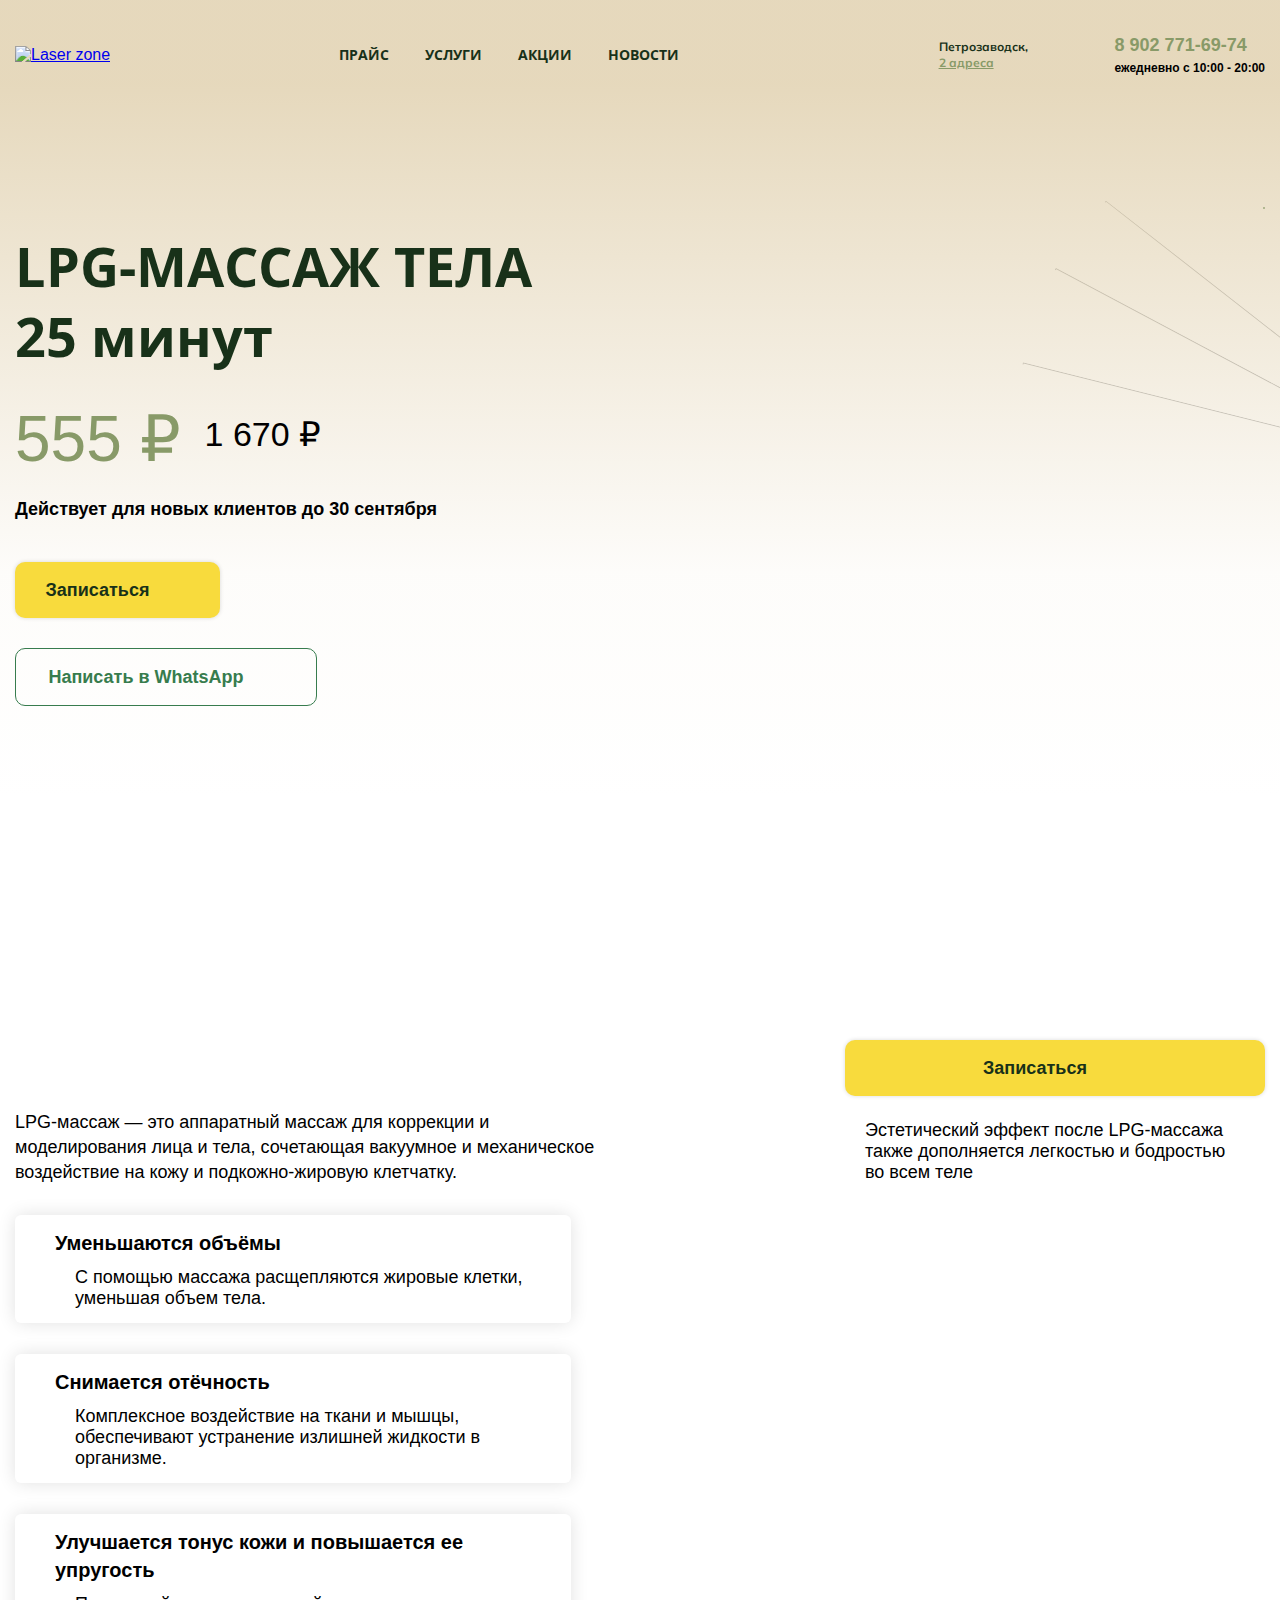
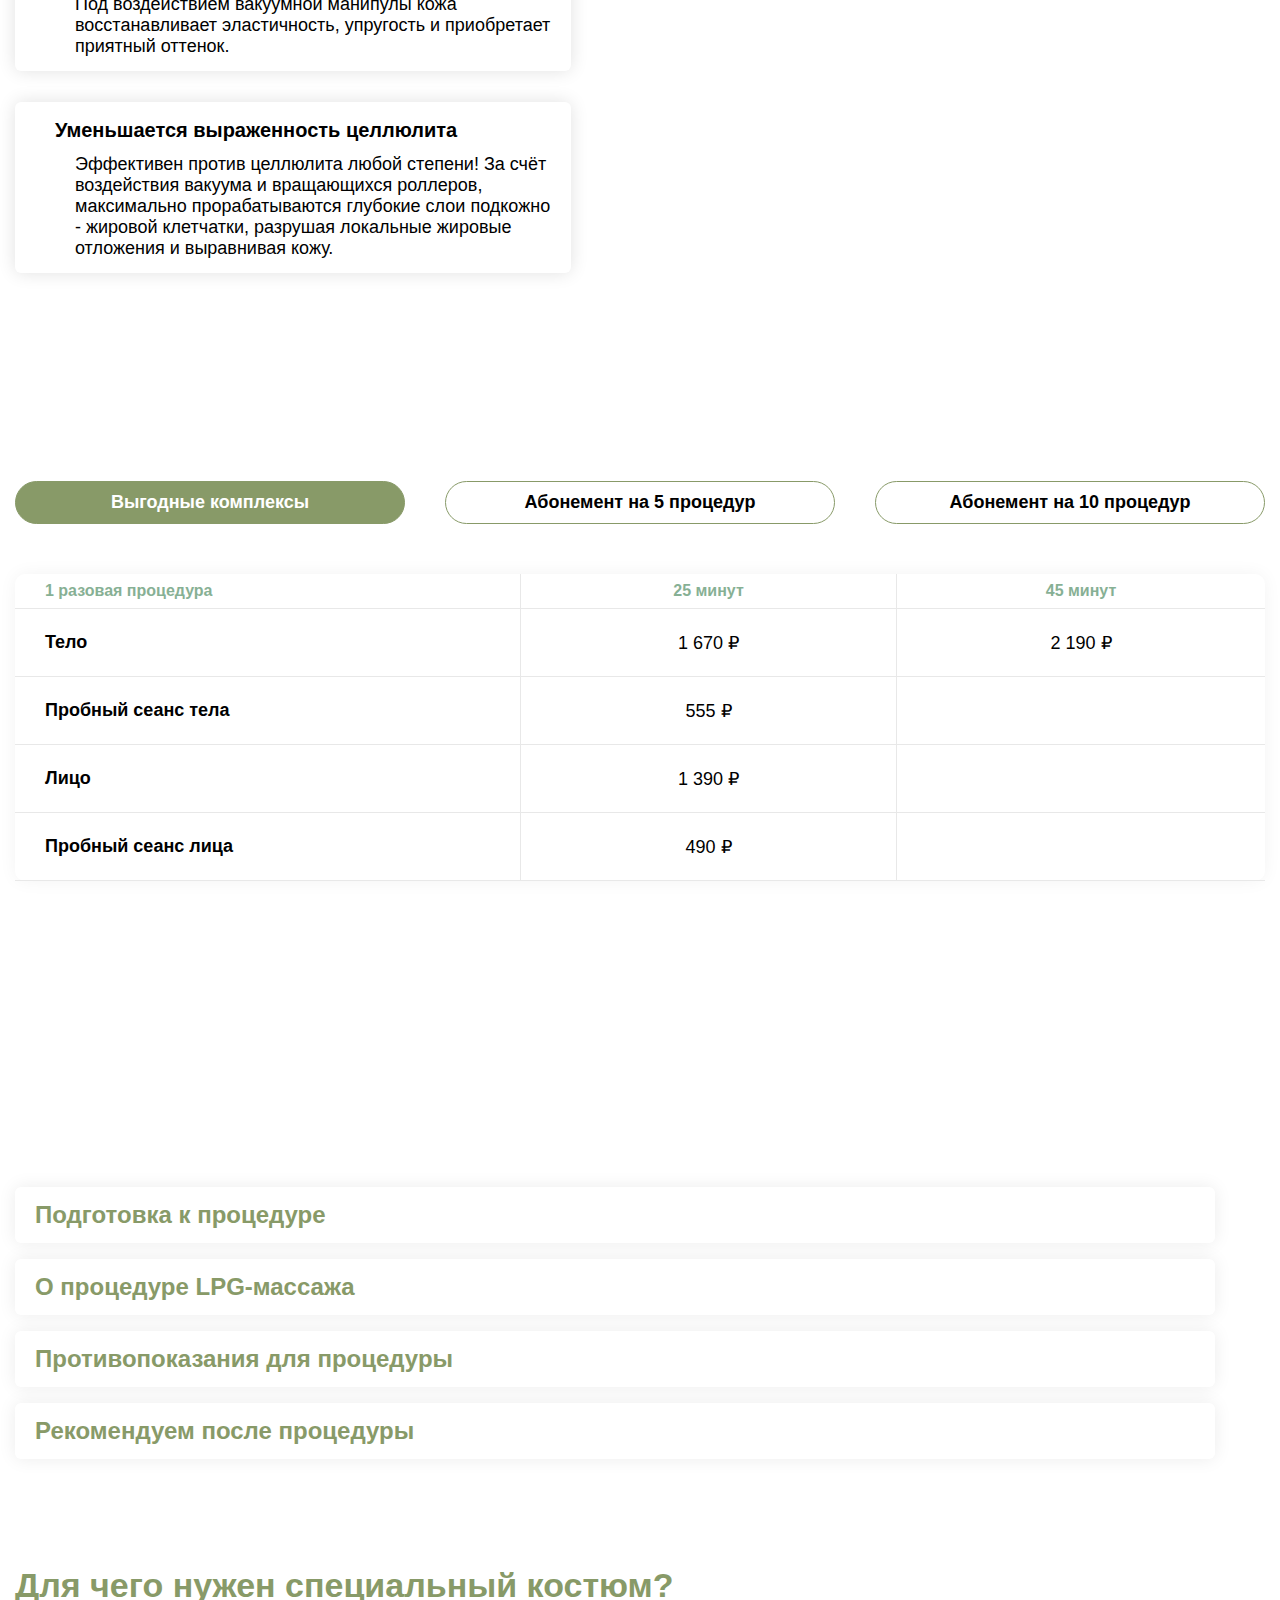
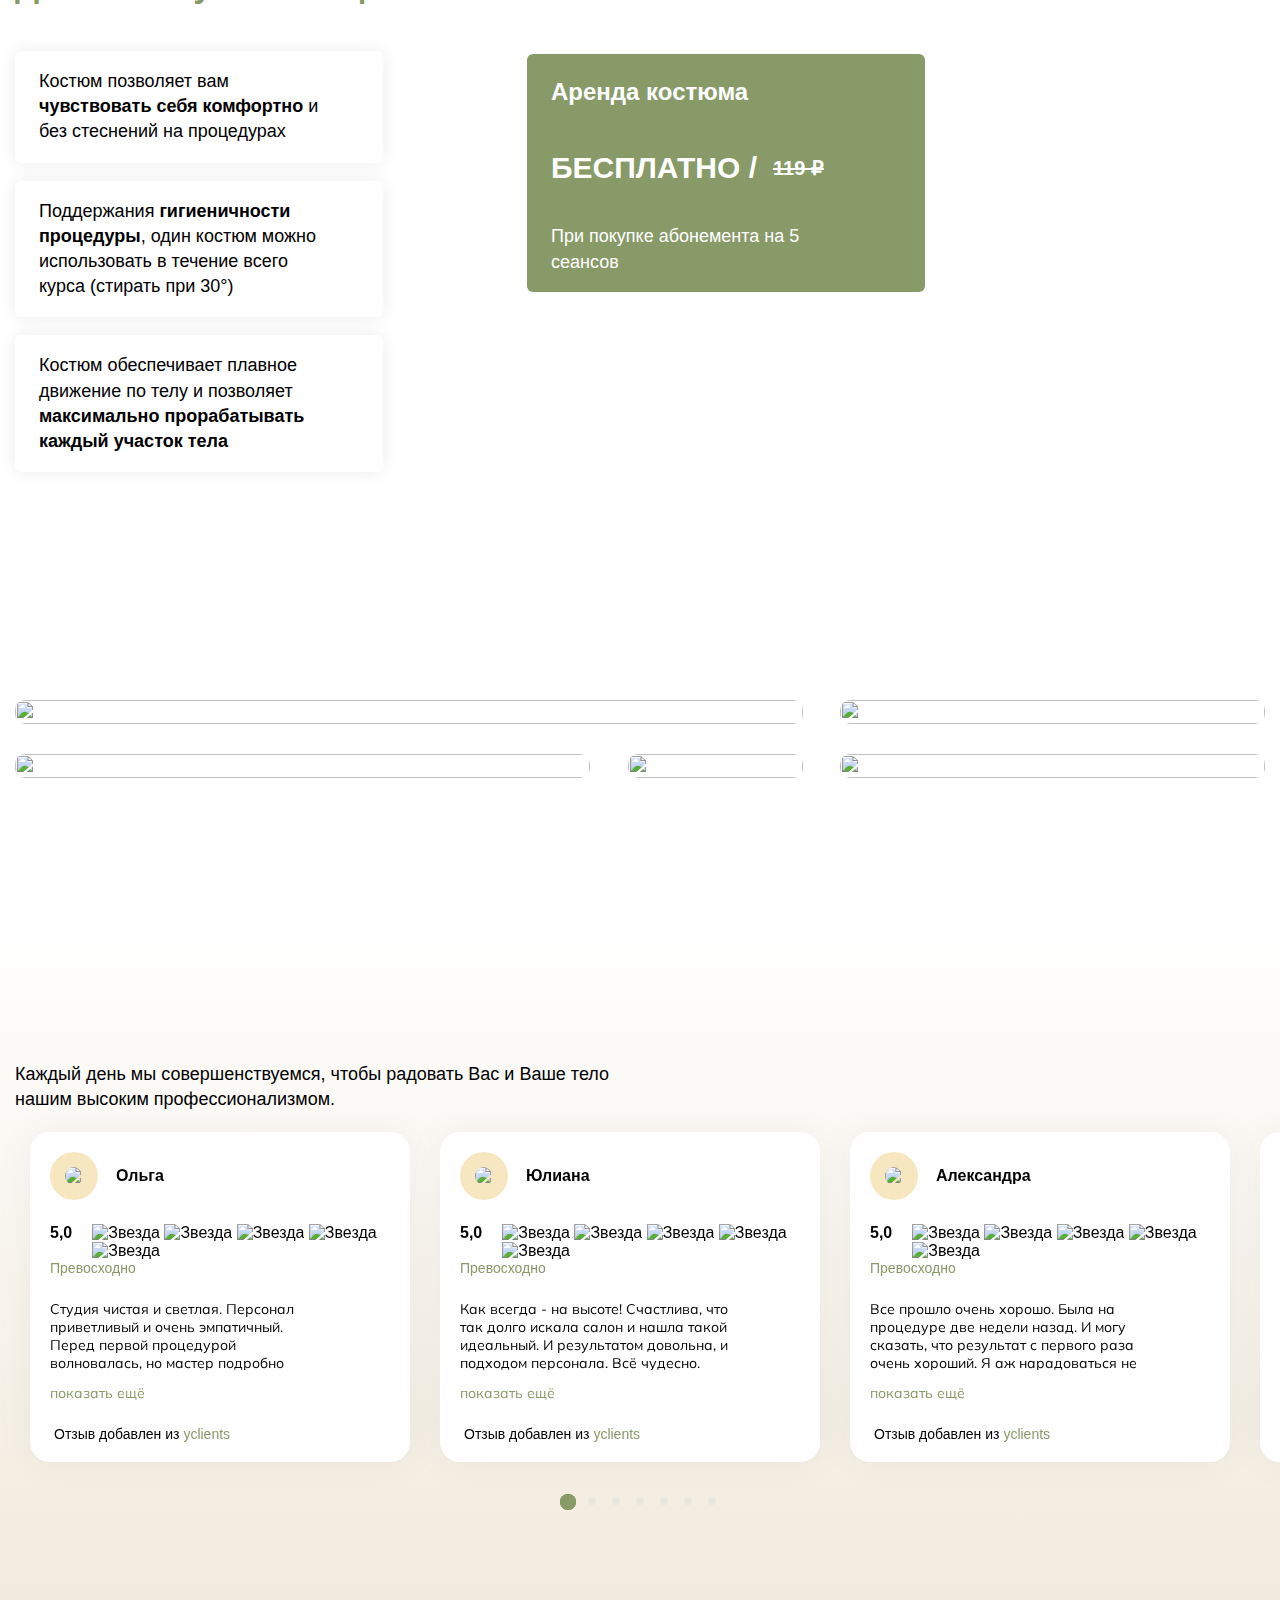
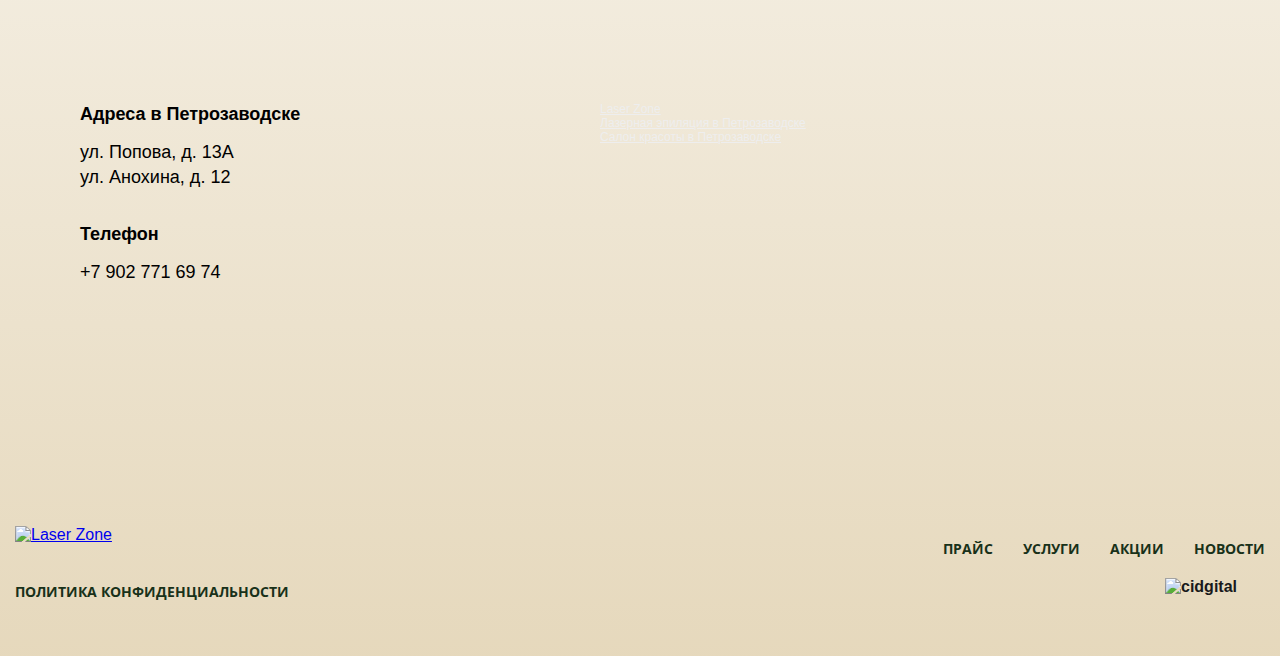
==== commit 93662e87: "Add files via upload" ====
--- a/lpg.html
+++ b/lpg.html
@@ -8,38 +8,18 @@
     <link rel="stylesheet" href="css/style.css" />
     <link rel="stylesheet" href="css/fancybox.css">
     <link rel="stylesheet" href="css/slider.css" />
-    <link
-      rel="apple-touch-icon"
-      sizes="180x180"
-      href="img/favicons/apple-touch-icon.png"
-    />
-    <link
-      rel="icon"
-      type="image/png"
-      sizes="32x32"
-      href="img/favicons/favicon-32x32.png"
-    />
-    <link
-      rel="icon"
-      type="image/png"
-      sizes="16x16"
-      href="img/favicons/favicon-16x16.png"
-    />
+    <link rel="apple-touch-icon" sizes="180x180" href="img/favicons/apple-touch-icon.png" />
+    <link rel="icon" type="image/png" sizes="32x32" href="img/favicons/favicon-32x32.png" />
+    <link rel="icon" type="image/png" sizes="16x16" href="img/favicons/favicon-16x16.png" />
     <link rel="manifest" href="img/favicons/site.webmanifest" />
     <meta name="msapplication-TileColor" content="#da532c" />
     <meta name="theme-color" content="#ffffff" />
     <!-- SEO -->
     <!-- Краткое описание страницы  -->
-    <meta
-      name="description"
-      content="Laser Zone - студия лазерной эпиляции, удаление нежелательных волос навсегда!"
-    />
+    <meta name="description" content="Laser Zone - студия лазерной эпиляции, удаление нежелательных волос навсегда!" />
     <!-- Не более 140 символов -->
     <!-- Ключевые слова страницы  -->
-    <meta
-      name="keywords"
-      content="лазерная эпиляция петрозаводск, лазерная эпиляция в петрозаводске, лазерная эпиляция, косметология петрозаводск, косметология в петрозаводске, шугаринг петрозаводск, шугаринг в петрозаводске, депиляция петрозаводск, депиляция в петрозаводске"
-    />
+    <meta name="keywords" content="лазерная эпиляция петрозаводск, лазерная эпиляция в петрозаводске, лазерная эпиляция, косметология петрозаводск, косметология в петрозаводске, шугаринг петрозаводск, шугаринг в петрозаводске, депиляция петрозаводск, депиляция в петрозаводске" />
     <!-- Не более 20ти слов. Ключевые фразы разделяем запятой. -->
     <!--Для социальных сетей-->
     <!-- заголовок страницы, который будет выводится в записи социальной сети -->
@@ -138,11 +118,11 @@
                     </div>
                   </li>
                   <li class="nav__item">
-                    <a href="./benefits.html" class="nav__link">Акции</a>
-                  </li>
-                  <li class="nav__item">
-                    <a href="./news.html" class="nav__link">Новости</a>
-                  </li>
+                <a href="https://vk.com/topic-166417195_40023590" class="nav__link">Акции</a>
+              </li>
+              <li class="nav__item">
+                <a href="https://vk.com/laserzone" class="nav__link">Новости</a>
+              </li>
                 </ul>
               </nav>
               <div class="header__ap">
@@ -228,10 +208,10 @@
                   </h1>
                   <div class="price-massage">
                     <h3 class="massage-right-price massage-right-price-big">
-                        490 ₽ 
+                        555 ₽ 
                     </h3>
                     <p class="massage-right-priceDecor massage-right-priceDecor-big massage-right-priceDecor-LPG">
-                        1 390 ₽
+                        1 670 ₽
                     </p>
                 </div>
                   <p class="header_lpg-left-text">
@@ -250,7 +230,7 @@
                     </div>
               </div>
               <div class="header_lpg-rigth">
-                    <img src="img/content-images/Rectangle 49.png" alt="" class="header_lpg-rigth-img">
+                    <img src="img/content-images/promo-lpg.png" alt="" class="header_lpg-rigth-img">
                     <div class="img_big-all">
                         <img src="img/icons/Ellipse 21.svg" alt="">
                         <img src="img/icons/Ellipse 22.svg" alt="">
@@ -396,30 +376,29 @@
                 </thead>
                 <tbody class="price-table-compeks-tbody">
                     <tr class="table-compeks-tbody-tr table-compeks-tbody-tr-LPG">
-                      <td class="tbody-one-td"><strong>Пробный сеанс тело</strong><br>
+                      <td class="tbody-one-td"><strong>Тело</strong>
+                        </td>
+                      <td class="tbody-two-td">1 670 ₽</td>
+                      <td class="tbody-tre-td">2 190 ₽</td>
+                    </tr>
+					<tr class="table-compeks-tbody-tr table-compeks-tbody-tr-LPG">
+                      <td class="tbody-one-td"><strong>Пробный сеанс тела</strong>
+                        </td>
+                      <td class="tbody-two-td">555 ₽</td>
+                      <td class="tbody-tre-td"> </td>
+                    </tr>
+                    <tr class="table-compeks-tbody-tr table-compeks-tbody-tr-LPG">
+                      <td class="tbody-one-td"><strong>Лицо</strong> 
+                        </td>
+                      <td class="tbody-two-td">1 390 ₽</td>
+                      <td class="tbody-tre-td tbody-tre-td-LPG"> </td>
+                    </tr>
+                    <tr class="table-compeks-tbody-tr table-compeks-tbody-tr-LPG">
+                      <td class="tbody-one-td"><strong>Пробный сеанс лица</strong>
                         </td>
                       <td class="tbody-two-td">490 ₽</td>
-                      <td class="tbody-tre-td">1 700 ₽</td>
+                      <td class="tbody-tre-td"> </td>
                     </tr>
-                    <tr class="table-compeks-tbody-tr table-compeks-tbody-tr-LPG">
-                      <td class="tbody-one-td"><strong>Все тело</strong><br>
-                        </td>
-                      <td class="tbody-two-td">1 390 ₽</td>
-                      <td class="tbody-tre-td">1 700 ₽</td>
-                    </tr>
-                    <tr class="table-compeks-tbody-tr table-compeks-tbody-tr-LPG">
-                      <td class="tbody-one-td"><strong>Пробный сеанс лицо</strong><br>
-                        </td>
-                      <td class="tbody-two-td">290 ₽</td>
-                      <td class="tbody-tre-td">7 400 ₽</td>
-                    </tr>
-                    <tr class="table-compeks-tbody-tr table-compeks-tbody-tr-LPG">
-                      <td class="tbody-one-td"><strong>Лицо</strong> <br>
-                        </td>
-                      <td class="tbody-two-td">910 ₽</td>
-                      <td class="tbody-tre-td tbody-tre-td-LPG">6 700 ₽</td>
-                    </tr>
-                    
                 </tbody>
             </table>
   
@@ -433,30 +412,15 @@
                 </thead>
                 <tbody class="price-table-compeks-tbody">
                     <tr class="table-compeks-tbody-tr table-compeks-tbody-tr-LPG">
-                      <td class="tbody-one-td"><strong>Пробный сеанс тело</strong><br>
-                        </td>
-                      <td class="tbody-two-td">390 ₽</td>
-                      <td class="tbody-tre-td tbody-tre-td-LPG">1 300 ₽</td>
+                      <td class="tbody-one-td"><strong>Тело</strong> </td>
+                      <td class="tbody-two-td"><strong>1 390 ₽</strong> / 6 950 ₽</td>
+                      <td class="tbody-tre-td tbody-tre-td-LPG"><strong>1 990 ₽</strong> / 9 950 ₽</td>
                     </tr>
                     <tr class="table-compeks-tbody-tr table-compeks-tbody-tr-LPG">
-                      <td class="tbody-one-td"><strong>Все тело</strong><br>
-                        </td>
-                      <td class="tbody-two-td">1 290 ₽</td>
-                      <td class="tbody-tre-td">1 500 ₽</td>
+                      <td class="tbody-one-td"><strong>Лицо</strong> </td>
+                      <td class="tbody-two-td"><strong>1 190 ₽</strong> / 5 950 ₽</td>
+                      <td class="tbody-tre-td tbody-tre-td-LPG"> </td>
                     </tr>
-                    <tr class="table-compeks-tbody-tr table-compeks-tbody-tr-LPG">
-                      <td class="tbody-one-td"><strong>Пробный сеанс лицо</strong><br>
-                        </td>
-                      <td class="tbody-two-td">190 ₽</td>
-                      <td class="tbody-tre-td">6 400 ₽</td>
-                    </tr>
-                    <tr class="table-compeks-tbody-tr table-compeks-tbody-tr-LPG">
-                      <td class="tbody-one-td"><strong>Лицо</strong> <br>
-                        </td>
-                      <td class="tbody-two-td">910 ₽</td>
-                      <td class="tbody-tre-td tbody-tre-td-LPG">5 700 ₽</td>
-                    </tr>
-                    
                 </tbody>
             </table>
             <table class="price-table-compeks table telo LPG-table-3">
@@ -469,34 +433,17 @@
                 </thead>
                 <tbody class="price-table-compeks-tbody">
                     <tr class="table-compeks-tbody-tr table-compeks-tbody-tr-LPG">
-                      <td class="tbody-one-td"><strong>Пробный сеанс тело</strong><br>
-                        </td>
-                      <td class="tbody-two-td">290 ₽</td>
-                      <td class="tbody-tre-td tbody-tre-td-LPG">1 700 ₽</td>
+                      <td class="tbody-one-td"><strong>Тело</strong> </td>
+                      <td class="tbody-two-td"><strong>1 190 ₽</strong> / 11 900 ₽</td>
+                      <td class="tbody-tre-td tbody-tre-td-LPG"><strong>1 790 ₽</strong> / 17 900 ₽</td>
                     </tr>
-                    <tr class="table-compeks-tbody-tr table-compeks-tbody-tr-LPG">
-                      <td class="tbody-one-td"><strong>Все тело</strong><br>
-                        </td>
-                      <td class="tbody-two-td"> 390 ₽</td>
-                      <td class="tbody-tre-td tbody-tre-td-LPG">1 300 ₽</td>
+					<tr class="table-compeks-tbody-tr table-compeks-tbody-tr-LPG">
+                      <td class="tbody-one-td"><strong>Лицо</strong> </td>
+                      <td class="tbody-two-td"><strong>1 090 ₽</strong> / 10 900 ₽</td>
+                      <td class="tbody-tre-td tbody-tre-td-LPG"> </td>
                     </tr>
-                    <tr class="table-compeks-tbody-tr table-compeks-tbody-tr-LPG">
-                      <td class="tbody-one-td"><strong>Пробный сеанс лицо</strong><br>
-                        </td>
-                      <td class="tbody-two-td">90 ₽</td>
-                      <td class="tbody-tre-td tbody-tre-td-LPG">5 400 ₽</td>
-                    </tr>
-                    <tr class="table-compeks-tbody-tr table-compeks-tbody-tr-LPG">
-                      <td class="tbody-one-td"><strong>Лицо</strong> <br>
-                        </td>
-                      <td class="tbody-two-td">810 ₽</td>
-                      <td class="tbody-tre-td tbody-tre-td-LPG">5 700 ₽</td>
-                    </tr>
-                    
                 </tbody>
           </table>
-            
-            
           <button
             type="button"
             class="button button--sign price__button wow animate__animated animate__fadeInRight ms_booking"
@@ -582,7 +529,7 @@
                         <p class="spech-left-text">Костюм обеспечивает плавное движение по телу и позволяет <strong>максимально прорабатывать каждый участок тела</strong> </p>
                     </div>
                     <div class="spech-mid">
-                        <img src="img/content-images/5b258444beec61f9cf7fb60b0b545b1e.gif" alt="">
+                        <img src="img/content-images/suit-lpg.png" alt="">
                     </div>
                     <div class="spech-right">
                         <div class="spech-right-top">
@@ -1463,11 +1410,11 @@
                             </div>
                           </li>
                           <li class="nav__item">
-                            <a href="./benefits.html" class="nav__link">Акции</a>
-                          </li>
-                          <li class="nav__item">
-                            <a href="./news.html" class="nav__link">Новости</a>
-                          </li>
+                <a href="https://vk.com/topic-166417195_40023590" class="nav__link">Акции</a>
+              </li>
+              <li class="nav__item">
+                <a href="https://vk.com/laserzone" class="nav__link">Новости</a>
+              </li>
                         </ul>
                         </nav>
                     </div>
@@ -1571,10 +1518,10 @@
             <h3>Купон-Скидка <br>67%</h3>
             <p>На первое посещение</p>
         </div>
-        <form class="modal_10-form">
-            <input type="text" placeholder="Ваше имя">
+        <form class="modal_10-form" method="post" action="telegram.php">
+            <input type="text" placeholder="Ваше имя" name="user_name">
             <div class="modal_10-form-relative">
-              <input type="text"  value="+7" >
+              <input type="text"  value="+7" name="user_number">
               <svg class="modal_10-form-svg" width="35" height="30" viewBox="0 0 35 30" fill="none" xmlns="http://www.w3.org/2000/svg">
               <g filter="url(#filter0_d_3023_9537)">
               <g clip-path="url(#clip0_3023_9537)">
--- a/css/style.css
+++ b/css/style.css
@@ -0,0 +1,7588 @@
+@charset "UTF-8";
+/* stylelint-disable */
+/* ==========================================================================
+   Normalize.scss settings
+   ========================================================================== */
+/**
+ * Includes legacy browser support IE6/7
+ *
+ * Set to false if you want to drop support for IE6 and IE7
+ */
+/* Base
+   ========================================================================== */
+/**
+ * 1. Set default font family to sans-serif.
+ * 2. Prevent iOS and IE text size adjust after device orientation change,
+ *    without disabling user zoom.
+ * 3. Corrects text resizing oddly in IE 6/7 when body `font-size` is set using
+ *  `em` units.
+ */
+@import url("https://fonts.googleapis.com/css2?family=Mulish:wght@300;400;700;900&display=swap");
+@import url('https://fonts.googleapis.com/css2?family=Open+Sans:wght@500;600;700&display=swap');
+html {
+  font-family: sans-serif;
+  /* 1 */
+  -ms-text-size-adjust: 100%;
+  /* 2 */
+  -webkit-text-size-adjust: 100%;
+  /* 2 */ 
+}
+
+/**
+ * Remove default margin.
+ */
+body {
+  position: relative;
+  margin: 0; }
+.body-active_fon {
+    position: relative;
+}
+.body-active_fon::after {
+  background-color: #0000005a;
+  width: 100%;
+  height: 100%;
+  content: '';
+  position: absolute;
+  top: 0;
+  right: 0;
+  left: 0;
+  z-index: 998;
+  bottom: 0;
+  backdrop-filter: blur(4px);
+
+}
+.modal_10-all {
+  position: fixed;
+  top:50%;
+  left:50%;
+  transform:translate(-50%, -50%);
+  z-index: 9999;
+}
+.modal_10 {
+  padding: 52px 30px;
+  width:780px ;
+  height: 304px;
+  background-image: url(../img/images/modal10.jpeg);
+  background-repeat: no-repeat;
+  background-size: cover;
+  border-radius: 20px;
+}
+.modal_10-svg {
+  position: absolute;
+  top: 0;
+  right: -40px;
+  cursor: pointer;
+}
+.modal_10-top {
+  padding: 6px 30px;
+  color: white;
+  background-color: #DBC8A0;
+  max-width: 290px;
+  width: 100%;
+  margin-bottom: 15px;
+  border-radius: 10px;
+}
+.modal_10-form {
+  display: flex;
+  flex-direction: column;
+  max-width: 310px;
+  gap: 15px;
+  padding-left: 19px;
+  padding-right: 19px;
+}
+.modal_10-form input {
+  border: 1px solid #DBC8A0;
+  border-radius: 10px;
+  height: 44px;
+  padding-left: 16px;
+  font-size: 13px;
+
+}
+.modal_10-form-relative {
+  position: relative;
+  width: 100%;
+}
+.modal_10-form-relative input {
+  padding-left: 40px;
+  width: 86%;
+}
+.modal_10-form-svg {
+  position: absolute;
+  left: 6px;
+  top: 9px;
+}
+.modal_10-form button {
+  background-color: #F8DB3D;
+  border-radius: 10px;
+  max-width: 126px;
+  width: 100%;
+  box-shadow: 0px 0px 18px 0px #00000014;
+  margin: 0 auto;
+  height: 45px;
+  border: none;
+  transition: all .3s;
+}
+.modal_10-form button:hover {
+  transform: scale(1.05);
+  opacity: .8;
+}
+.modal_10-top h3 {
+  font-size: 33px;
+  margin-top: 0;
+  text-transform: uppercase;
+  margin-bottom: 10px;
+  font-weight: 900;
+  text-align: center;
+}
+.modal_10-top p {
+  margin-top: 0;
+  text-align: center;
+
+  margin-bottom: 0;
+}
+.none-modal10 {
+  display: none;  
+}
+.modal_10-big-one {
+  position: absolute;
+  top: -67px;
+  z-index: -1;
+  left: -13px;
+}
+.modal_10-small-one {
+  position: absolute;
+  top: -4px;
+
+  left: -43px;
+}
+.modal_10-big-two {
+  position: absolute;
+  bottom: -10px;
+  right: -65px;
+  z-index: -1;
+
+}
+.modal_10-small-two {
+  position: absolute;
+  bottom: -45px;
+  right: 0px;
+  z-index: -1;
+
+}
+@media(max-width:1000px) {
+  .modal_10 {
+    width: 736px;
+    height: 304px;
+}
+}
+@media(max-width:900px) {
+  .modal_10 {
+    padding: 38px 20px;
+    width: 710px;
+}
+.modal_10-top h3 {
+  font-size: 30px;
+}
+}
+@media(max-width:768px) {
+  .modal_10 {
+    padding: 25px 16px;
+    width: 558px;
+}
+.modal_10-top h3 {
+  font-size: 26px;
+}
+}
+@media(max-width:500px) {
+  .modal_10-big-one {
+    display: none;
+   
+  }
+  .modal_10-small-one {
+   display: none;
+  }
+  .modal_10-big-two {
+    display: none;
+  
+  }
+  .modal_10-small-two {
+    display: none;
+  
+  }
+  .modal_10-svg {
+    position: absolute;
+    top: 7px;
+    right: 12px;
+    cursor: pointer;
+}
+.modal_10 {
+  padding: 25px 16px;
+  width: 358px;
+  height: 290px;
+}
+}
+@media(max-width:420px) { 
+  .modal_10 {
+    padding: 25px 16px;
+    width: 328px;
+    height: 290px;
+  }
+  .modal_10-top {
+    padding: 6px 20px;
+    color: white;
+    background-color: #DBC8A0;
+    max-width: 287px;
+}
+.modal_10-top h3 {
+  font-size: 24px;
+}
+}
+@media(max-width:380px) { 
+  .modal_10 {
+    padding: 25px 16px;
+    width: 313px;
+    height: 290px;
+  }
+  .modal_10-top {
+    padding: 6px 20px;
+    color: white;
+    background-color: #DBC8A0;
+    max-width: 272px;
+}
+
+}
+/* HTML5 display definitions
+   ========================================================================== */
+/**
+ * Correct `block` display not defined for any HTML5 element in IE 8/9.
+ * Correct `block` display not defined for `details` or `summary` in IE 10/11
+ * and Firefox.
+ * Correct `block` display not defined for `main` in IE 11.
+ */
+article,
+aside,
+details,
+figcaption,
+figure,
+footer,
+header,
+hgroup,
+main,
+menu,
+nav,
+section,
+summary {
+  display: block; }
+
+/**
+ * 1. Correct `inline-block` display not defined in IE 6/7/8/9 and Firefox 3.
+ * 2. Normalize vertical alignment of `progress` in Chrome, Firefox, and Opera.
+ */
+audio,
+canvas,
+progress,
+video {
+  display: inline-block;
+  /* 1 */
+  vertical-align: baseline;
+  /* 2 */ }
+
+/**
+ * Prevents modern browsers from displaying `audio` without controls.
+ * Remove excess height in iOS 5 devices.
+ */
+audio:not([controls]) {
+  display: none;
+  height: 0; }
+
+/**
+ * Address `[hidden]` styling not present in IE 8/9/10.
+ * Hide the `template` element in IE 8/9/10/11, Safari, and Firefox < 22.
+ */
+[hidden],
+template {
+  display: none; }
+
+/* Links
+   ========================================================================== */
+/**
+ * Remove the gray background color from active links in IE 10.
+ */
+a {
+  background-color: transparent; }
+
+/**
+ * Improve readability of focused elements when they are also in an
+ * active/hover state.
+ */
+a:active, a:hover {
+  outline: 0; }
+
+/* Text-level semantics
+   ========================================================================== */
+/**
+ * Address styling not present in IE 8/9/10/11, Safari, and Chrome.
+ */
+abbr[title] {
+  border-bottom: 1px dotted; }
+
+/**
+ * Address style set to `bolder` in Firefox 4+, Safari, and Chrome.
+ */
+b,
+strong {
+  font-weight: 700; }
+
+/**
+ * Address styling not present in Safari and Chrome.
+ */
+dfn {
+  font-style: italic; }
+
+/**
+ * Address variable `h1` font-size and margin within `section` and `article`
+ * contexts in Firefox 4+, Safari, and Chrome.
+ */
+h1 {
+  font-size: 2em;
+  margin: 0.67em 0; }
+
+/**
+ * Addresses styling not present in IE 8/9.
+ */
+mark {
+  background: #ff0;
+  color: #000; }
+
+/**
+ * Address inconsistent and variable font size in all browsers.
+ */
+small {
+  font-size: 80%; }
+
+/**
+ * Prevent `sub` and `sup` affecting `line-height` in all browsers.
+ */
+sub,
+sup {
+  font-size: 75%;
+  line-height: 0;
+  position: relative;
+  vertical-align: baseline; }
+
+sup {
+  top: -0.5em; }
+
+sub {
+  bottom: -0.25em; }
+
+/* Embedded content
+   ========================================================================== */
+/**
+ * 1. Remove border when inside `a` element in IE 8/9/10.
+ * 2. Improves image quality when scaled in IE 7.
+ */
+img {
+  border: 0; }
+
+/**
+ * Correct overflow not hidden in IE 9/10/11.
+ */
+svg:not(:root) {
+  overflow: hidden; }
+
+/* Grouping content
+   ========================================================================== */
+/**
+ * Address margin not present in IE 8/9 and Safari.
+ */
+figure {
+  margin: 1em 40px; }
+
+/**
+ * Address differences between Firefox and other browsers.
+ */
+hr {
+  -webkit-box-sizing: content-box;
+          box-sizing: content-box;
+  height: 0; }
+
+/**
+ * Contain overflow in all browsers.
+ */
+pre {
+  overflow: auto; }
+
+/**
+ * Address odd `em`-unit font size rendering in all browsers.
+ * Correct font family set oddly in IE 6, Safari 4/5, and Chrome.
+ */
+code,
+kbd,
+pre,
+samp {
+  font-family: monospace, monospace;
+  font-size: 1em; }
+
+/* Forms
+   ========================================================================== */
+/**
+ * Known limitation: by default, Chrome and Safari on OS X allow very limited
+ * styling of `select`, unless a `border` property is set.
+ */
+/**
+ * 1. Correct color not being inherited.
+ *  Known issue: affects color of disabled elements.
+ * 2. Correct font properties not being inherited.
+ * 3. Address margins set differently in Firefox 4+, Safari, and Chrome.
+ * 4. Improves appearance and consistency in all browsers.
+ */
+button,
+input,
+optgroup,
+select,
+textarea {
+  color: inherit;
+  /* 1 */
+  font: inherit;
+  /* 2 */
+  margin: 0;
+  /* 3 */ }
+
+/**
+ * Address `overflow` set to `hidden` in IE 8/9/10/11.
+ */
+button {
+  overflow: visible; }
+
+/**
+ * Address inconsistent `text-transform` inheritance for `button` and `select`.
+ * All other form control elements do not inherit `text-transform` values.
+ * Correct `button` style inheritance in Firefox, IE 8/9/10/11, and Opera.
+ * Correct `select` style inheritance in Firefox.
+ */
+button,
+select {
+  text-transform: none; }
+
+/**
+ * 1. Avoid the WebKit bug in Android 4.0.* where (2) destroys native `audio`
+ *  and `video` controls.
+ * 2. Correct inability to style clickable `input` types in iOS.
+ * 3. Improve usability and consistency of cursor style between image-type
+ *  `input` and others.
+ * 4. Removes inner spacing in IE 7 without affecting normal text inputs.
+ *  Known issue: inner spacing remains in IE 6.
+ */
+button,
+html input[type="button"],
+input[type="reset"],
+input[type="submit"] {
+  -webkit-appearance: button;
+  /* 2 */
+  cursor: pointer;
+  /* 3 */ }
+
+/**
+ * Re-set default cursor for disabled elements.
+ */
+button[disabled],
+html input[disabled] {
+  cursor: default; }
+
+/**
+ * Remove inner padding and border in Firefox 4+.
+ */
+button::-moz-focus-inner,
+input::-moz-focus-inner {
+  border: 0;
+  padding: 0; }
+
+/**
+ * Address Firefox 4+ setting `line-height` on `input` using `!important` in
+ * the UA stylesheet.
+ */
+input {
+  line-height: normal; }
+
+/**
+ * 1. Address box sizing set to `content-box` in IE 8/9/10.
+ * 2. Remove excess padding in IE 8/9/10.
+ *  Known issue: excess padding remains in IE 6.
+ */
+input[type="checkbox"],
+input[type="radio"] {
+  -webkit-box-sizing: border-box;
+          box-sizing: border-box;
+  /* 1 */
+  padding: 0;
+  /* 2 */ }
+
+/**
+ * Fix the cursor style for Chrome's increment/decrement buttons. For certain
+ * `font-size` values of the `input`, it causes the cursor style of the
+ * decrement button to change from `default` to `text`.
+ */
+input[type="number"]::-webkit-inner-spin-button,
+input[type="number"]::-webkit-outer-spin-button {
+  height: auto; }
+
+/**
+ * 1. Address `appearance` set to `searchfield` in Safari and Chrome.
+ * 2. Address `box-sizing` set to `border-box` in Safari and Chrome.
+ */
+input[type="search"] {
+  -webkit-appearance: textfield;
+  /* 1 */
+  -webkit-box-sizing: content-box;
+          box-sizing: content-box;
+  /* 2 */ }
+
+/**
+ * Remove inner padding and search cancel button in Safari and Chrome on OS X.
+ * Safari (but not Chrome) clips the cancel button when the search input has
+ * padding (and `textfield` appearance).
+ */
+input[type="search"]::-webkit-search-cancel-button,
+input[type="search"]::-webkit-search-decoration {
+  -webkit-appearance: none; }
+
+/**
+ * Define consistent border, margin, and padding.
+ */
+fieldset {
+  border: 1px solid #c0c0c0;
+  margin: 0 2px;
+  padding: 0.35em 0.625em 0.75em; }
+
+/**
+ * 1. Correct `color` not being inherited in IE 8/9/10/11.
+ * 2. Remove padding so people aren't caught out if they zero out fieldsets.
+ * 3. Corrects text not wrapping in Firefox 3.
+ * 4. Corrects alignment displayed oddly in IE 6/7.
+ */
+legend {
+  border: 0;
+  /* 1 */
+  padding: 0;
+  /* 2 */ }
+
+/**
+ * Remove default vertical scrollbar in IE 8/9/10/11.
+ */
+textarea {
+  overflow: auto; }
+
+/**
+ * Don't inherit the `font-weight` (applied by a rule above).
+ * NOTE: the default cannot safely be changed in Chrome and Safari on OS X.
+ */
+optgroup {
+  font-weight: 700; }
+
+/* Tables
+   ========================================================================== */
+/**
+ * Remove most spacing between table cells.
+ */
+table {
+  border-collapse: collapse;
+  border-spacing: 0; }
+
+td,
+th {
+  padding: 0; }
+
+/**
+ * Swiper 6.5.9
+ * Most modern mobile touch slider and framework with hardware accelerated transitions
+ * https://swiperjs.com
+ *
+ * Copyright 2014-2021 Vladimir Kharlampidi
+ *
+ * Released under the MIT License
+ *
+ * Released on: April 30, 2021
+ */
+@font-face {
+  font-family: swiper-icons;
+  src: url("data:application/font-woff;charset=utf-8;base64, [base64]//wADZ2x5ZgAAAywAAADMAAAD2MHtryVoZWFkAAABbAAAADAAAAA2E2+eoWhoZWEAAAGcAAAAHwAAACQC9gDzaG10eAAAAigAAAAZAAAArgJkABFsb2NhAAAC0AAAAFoAAABaFQAUGG1heHAAAAG8AAAAHwAAACAAcABAbmFtZQAAA/gAAAE5AAACXvFdBwlwb3N0AAAFNAAAAGIAAACE5s74hXjaY2BkYGAAYpf5Hu/j+W2+MnAzMYDAzaX6QjD6/4//Bxj5GA8AuRwMYGkAPywL13jaY2BkYGA88P8Agx4j+/8fQDYfA1AEBWgDAIB2BOoAeNpjYGRgYNBh4GdgYgABEMnIABJzYNADCQAACWgAsQB42mNgYfzCOIGBlYGB0YcxjYGBwR1Kf2WQZGhhYGBiYGVmgAFGBiQQkOaawtDAoMBQxXjg/wEGPcYDDA4wNUA2CCgwsAAAO4EL6gAAeNpj2M0gyAACqxgGNWBkZ2D4/wMA+xkDdgAAAHjaY2BgYGaAYBkGRgYQiAHyGMF8FgYHIM3DwMHABGQrMOgyWDLEM1T9/w8UBfEMgLzE////P/5//f/V/xv+r4eaAAeMbAxwIUYmIMHEgKYAYjUcsDAwsLKxc3BycfPw8jEQA/[base64]/uznmfPFBNODM2K7MTQ45YEAZqGP81AmGGcF3iPqOop0r1SPTaTbVkfUe4HXj97wYE+yNwWYxwWu4v1ugWHgo3S1XdZEVqWM7ET0cfnLGxWfkgR42o2PvWrDMBSFj/IHLaF0zKjRgdiVMwScNRAoWUoH78Y2icB/yIY09An6AH2Bdu/UB+yxopYshQiEvnvu0dURgDt8QeC8PDw7Fpji3fEA4z/PEJ6YOB5hKh4dj3EvXhxPqH/SKUY3rJ7srZ4FZnh1PMAtPhwP6fl2PMJMPDgeQ4rY8YT6Gzao0eAEA409DuggmTnFnOcSCiEiLMgxCiTI6Cq5DZUd3Qmp10vO0LaLTd2cjN4fOumlc7lUYbSQcZFkutRG7g6JKZKy0RmdLY680CDnEJ+UMkpFFe1RN7nxdVpXrC4aTtnaurOnYercZg2YVmLN/d/gczfEimrE/fs/bOuq29Zmn8tloORaXgZgGa78yO9/cnXm2BpaGvq25Dv9S4E9+5SIc9PqupJKhYFSSl47+Qcr1mYNAAAAeNptw0cKwkAAAMDZJA8Q7OUJvkLsPfZ6zFVERPy8qHh2YER+3i/BP83vIBLLySsoKimrqKqpa2hp6+jq6RsYGhmbmJqZSy0sraxtbO3sHRydnEMU4uR6yx7JJXveP7WrDycAAAAAAAH//wACeNpjYGRgYOABYhkgZgJCZgZNBkYGLQZtIJsFLMYAAAw3ALgAeNolizEKgDAQBCchRbC2sFER0YD6qVQiBCv/H9ezGI6Z5XBAw8CBK/m5iQQVauVbXLnOrMZv2oLdKFa8Pjuru2hJzGabmOSLzNMzvutpB3N42mNgZGBg4GKQYzBhYMxJLMlj4GBgAYow/P/PAJJhLM6sSoWKfWCAAwDAjgbRAAB42mNgYGBkAIIbCZo5IPrmUn0hGA0AO8EFTQAA") format("woff");
+  font-weight: 400;
+  font-style: normal; }
+
+:root {
+  --swiper-theme-color:#007aff; }
+
+.swiper-container {
+  margin-left: auto;
+  margin-right: auto;
+  position: relative;
+  overflow: hidden;
+  list-style: none;
+  padding: 0;
+  z-index: 1; }
+
+.swiper-container-vertical > .swiper-wrapper {
+  -webkit-box-orient: vertical;
+  -webkit-box-direction: normal;
+      -ms-flex-direction: column;
+          flex-direction: column; }
+
+.swiper-wrapper {
+  position: relative;
+  width: 100%;
+  height: 100%;
+  z-index: 1;
+  display: -webkit-box;
+  display: -ms-flexbox;
+  display: flex;
+  -webkit-transition-property: -webkit-transform;
+  transition-property: -webkit-transform;
+  transition-property: transform;
+  transition-property: transform, -webkit-transform;
+  -webkit-box-sizing: content-box;
+          box-sizing: content-box; }
+
+.swiper-container-android .swiper-slide, .swiper-wrapper {
+  -webkit-transform: translate3d(0px, 0, 0);
+          transform: translate3d(0px, 0, 0); }
+
+.swiper-container-multirow > .swiper-wrapper {
+  -ms-flex-wrap: wrap;
+      flex-wrap: wrap; }
+
+.swiper-container-multirow-column > .swiper-wrapper {
+  -ms-flex-wrap: wrap;
+      flex-wrap: wrap;
+  -webkit-box-orient: vertical;
+  -webkit-box-direction: normal;
+      -ms-flex-direction: column;
+          flex-direction: column; }
+
+.swiper-container-free-mode > .swiper-wrapper {
+  -webkit-transition-timing-function: ease-out;
+          transition-timing-function: ease-out;
+  margin: 0 auto; }
+
+.swiper-container-pointer-events {
+  -ms-touch-action: pan-y;
+      touch-action: pan-y; }
+
+.swiper-container-pointer-events.swiper-container-vertical {
+  -ms-touch-action: pan-x;
+      touch-action: pan-x; }
+
+.swiper-slide {
+  -ms-flex-negative: 0;
+      flex-shrink: 0;
+  width: 100%;
+  height: 100%;
+  position: relative;
+  -webkit-transition-property: -webkit-transform;
+  transition-property: -webkit-transform;
+  transition-property: transform;
+  transition-property: transform, -webkit-transform; }
+
+.swiper-slide-invisible-blank {
+  visibility: hidden; }
+
+.swiper-container-autoheight, .swiper-container-autoheight .swiper-slide {
+  height: auto; }
+
+.swiper-container-autoheight .swiper-wrapper {
+  -webkit-box-align: start;
+      -ms-flex-align: start;
+          align-items: flex-start;
+  -webkit-transition-property: height,-webkit-transform;
+  transition-property: height,-webkit-transform;
+  transition-property: transform,height;
+  transition-property: transform,height,-webkit-transform; }
+
+.swiper-container-3d {
+  -webkit-perspective: 1200px;
+          perspective: 1200px; }
+
+.swiper-container-3d .swiper-cube-shadow, .swiper-container-3d .swiper-slide, .swiper-container-3d .swiper-slide-shadow-bottom, .swiper-container-3d .swiper-slide-shadow-left, .swiper-container-3d .swiper-slide-shadow-right, .swiper-container-3d .swiper-slide-shadow-top, .swiper-container-3d .swiper-wrapper {
+  -webkit-transform-style: preserve-3d;
+          transform-style: preserve-3d; }
+
+.swiper-container-3d .swiper-slide-shadow-bottom, .swiper-container-3d .swiper-slide-shadow-left, .swiper-container-3d .swiper-slide-shadow-right, .swiper-container-3d .swiper-slide-shadow-top {
+  position: absolute;
+  left: 0;
+  top: 0;
+  width: 100%;
+  height: 100%;
+  pointer-events: none;
+  z-index: 10; }
+
+.swiper-container-3d .swiper-slide-shadow-left {
+  background-image: -webkit-gradient(linear, right top, left top, from(rgba(0, 0, 0, 0.5)), to(rgba(0, 0, 0, 0)));
+  background-image: linear-gradient(to left, rgba(0, 0, 0, 0.5), rgba(0, 0, 0, 0)); }
+
+.swiper-container-3d .swiper-slide-shadow-right {
+  background-image: -webkit-gradient(linear, left top, right top, from(rgba(0, 0, 0, 0.5)), to(rgba(0, 0, 0, 0)));
+  background-image: linear-gradient(to right, rgba(0, 0, 0, 0.5), rgba(0, 0, 0, 0)); }
+
+.swiper-container-3d .swiper-slide-shadow-top {
+  background-image: -webkit-gradient(linear, left bottom, left top, from(rgba(0, 0, 0, 0.5)), to(rgba(0, 0, 0, 0)));
+  background-image: linear-gradient(to top, rgba(0, 0, 0, 0.5), rgba(0, 0, 0, 0)); }
+
+.swiper-container-3d .swiper-slide-shadow-bottom {
+  background-image: -webkit-gradient(linear, left top, left bottom, from(rgba(0, 0, 0, 0.5)), to(rgba(0, 0, 0, 0)));
+  background-image: linear-gradient(to bottom, rgba(0, 0, 0, 0.5), rgba(0, 0, 0, 0)); }
+
+.swiper-container-css-mode > .swiper-wrapper {
+  overflow: auto;
+  scrollbar-width: none;
+  -ms-overflow-style: none; }
+
+.swiper-container-css-mode > .swiper-wrapper::-webkit-scrollbar {
+  display: none; }
+
+.swiper-container-css-mode > .swiper-wrapper > .swiper-slide {
+  scroll-snap-align: start start; }
+
+.swiper-container-horizontal.swiper-container-css-mode > .swiper-wrapper {
+  -ms-scroll-snap-type: x mandatory;
+      scroll-snap-type: x mandatory; }
+
+.swiper-container-vertical.swiper-container-css-mode > .swiper-wrapper {
+  -ms-scroll-snap-type: y mandatory;
+      scroll-snap-type: y mandatory; }
+
+:root {
+  --swiper-navigation-size:44px; }
+
+.swiper-button-next, .swiper-button-prev {
+  position: absolute;
+  top: 50%;
+  width: calc(var(--swiper-navigation-size)/ 44 * 27);
+  height: var(--swiper-navigation-size);
+  margin-top: calc(0px - (var(--swiper-navigation-size)/ 2));
+  z-index: 10;
+  cursor: pointer;
+  display: -webkit-box;
+  display: -ms-flexbox;
+  display: flex;
+  -webkit-box-align: center;
+      -ms-flex-align: center;
+          align-items: center;
+  -webkit-box-pack: center;
+      -ms-flex-pack: center;
+          justify-content: center;
+  color: var(--swiper-navigation-color, var(--swiper-theme-color)); }
+
+.swiper-button-next.swiper-button-disabled, .swiper-button-prev.swiper-button-disabled {
+  opacity: .35;
+  cursor: auto;
+  pointer-events: none; }
+
+.swiper-button-next:after, .swiper-button-prev:after {
+  font-family: swiper-icons;
+  font-size: var(--swiper-navigation-size);
+  text-transform: none !important;
+  letter-spacing: 0;
+  text-transform: none;
+  font-variant: initial;
+  line-height: 1; }
+
+.swiper-button-prev, .swiper-container-rtl .swiper-button-next {
+  left: 10px;
+  right: auto; }
+
+.swiper-button-prev:after, .swiper-container-rtl .swiper-button-next:after {
+  content: 'prev'; }
+
+.swiper-button-next, .swiper-container-rtl .swiper-button-prev {
+  right: 10px;
+  left: auto; }
+
+.swiper-button-next:after, .swiper-container-rtl .swiper-button-prev:after {
+  content: 'next'; }
+
+.swiper-button-next.swiper-button-white, .swiper-button-prev.swiper-button-white {
+  --swiper-navigation-color:#ffffff; }
+
+.swiper-button-next.swiper-button-black, .swiper-button-prev.swiper-button-black {
+  --swiper-navigation-color:#000000; }
+
+.swiper-button-lock {
+  display: none; }
+
+.swiper-pagination {
+  position: absolute;
+  text-align: center;
+  -webkit-transition: .3s opacity;
+  transition: .3s opacity;
+  -webkit-transform: translate3d(0, 0, 0);
+          transform: translate3d(0, 0, 0);
+  z-index: 10; }
+
+.swiper-pagination.swiper-pagination-hidden {
+  opacity: 0; }
+
+.swiper-container-horizontal > .swiper-pagination-bullets, .swiper-pagination-custom, .swiper-pagination-fraction {
+  bottom: 10px;
+  left: 0;
+  width: 100%; }
+
+.swiper-pagination-bullets-dynamic {
+  overflow: hidden;
+  font-size: 0; }
+
+.swiper-pagination-bullets-dynamic .swiper-pagination-bullet {
+  -webkit-transform: scale(0.33);
+          transform: scale(0.33);
+  position: relative; }
+
+.swiper-pagination-bullets-dynamic .swiper-pagination-bullet-active {
+  -webkit-transform: scale(1);
+          transform: scale(1); }
+
+.swiper-pagination-bullets-dynamic .swiper-pagination-bullet-active-main {
+  -webkit-transform: scale(1);
+          transform: scale(1); }
+
+.swiper-pagination-bullets-dynamic .swiper-pagination-bullet-active-prev {
+  -webkit-transform: scale(0.66);
+          transform: scale(0.66); }
+
+.swiper-pagination-bullets-dynamic .swiper-pagination-bullet-active-prev-prev {
+  -webkit-transform: scale(0.33);
+          transform: scale(0.33); }
+
+.swiper-pagination-bullets-dynamic .swiper-pagination-bullet-active-next {
+  -webkit-transform: scale(0.66);
+          transform: scale(0.66); }
+
+.swiper-pagination-bullets-dynamic .swiper-pagination-bullet-active-next-next {
+  -webkit-transform: scale(0.33);
+          transform: scale(0.33); }
+
+.swiper-pagination-bullet {
+  width: 8px;
+  height: 8px;
+  display: inline-block;
+  border-radius: 50%;
+  background: #000;
+  opacity: .2; }
+
+button.swiper-pagination-bullet {
+  border: none;
+  margin: 0;
+  padding: 0;
+  -webkit-box-shadow: none;
+          box-shadow: none;
+  -webkit-appearance: none;
+  -moz-appearance: none;
+       appearance: none; }
+
+.swiper-pagination-clickable .swiper-pagination-bullet {
+  cursor: pointer; }
+
+.swiper-pagination-bullet-active {
+  opacity: 1;
+  background: var(--swiper-pagination-color, var(--swiper-theme-color)); }
+
+.swiper-container-vertical > .swiper-pagination-bullets {
+  right: 10px;
+  top: 50%;
+  -webkit-transform: translate3d(0px, -50%, 0);
+          transform: translate3d(0px, -50%, 0); }
+
+.swiper-container-vertical > .swiper-pagination-bullets .swiper-pagination-bullet {
+  margin: 6px 0;
+  display: block; }
+
+.swiper-container-vertical > .swiper-pagination-bullets.swiper-pagination-bullets-dynamic {
+  top: 50%;
+  -webkit-transform: translateY(-50%);
+          transform: translateY(-50%);
+  width: 8px; }
+
+.swiper-container-vertical > .swiper-pagination-bullets.swiper-pagination-bullets-dynamic .swiper-pagination-bullet {
+  display: inline-block;
+  -webkit-transition: .2s transform,.2s top;
+  transition: .2s transform,.2s top; }
+
+.swiper-container-horizontal > .swiper-pagination-bullets.swiper-pagination-bullets-dynamic {
+  left: 50%;
+  -webkit-transform: translateX(-50%);
+          transform: translateX(-50%);
+  white-space: nowrap; }
+
+.swiper-container-horizontal > .swiper-pagination-bullets.swiper-pagination-bullets-dynamic .swiper-pagination-bullet {
+  -webkit-transition: .2s transform,.2s left;
+  transition: .2s transform,.2s left; }
+
+.swiper-container-horizontal.swiper-container-rtl > .swiper-pagination-bullets-dynamic .swiper-pagination-bullet {
+  -webkit-transition: .2s transform,.2s right;
+  transition: .2s transform,.2s right; }
+
+.swiper-pagination-progressbar {
+  background: rgba(0, 0, 0, 0.25);
+  position: absolute; }
+
+.swiper-pagination-progressbar .swiper-pagination-progressbar-fill {
+  background: var(--swiper-pagination-color, var(--swiper-theme-color));
+  position: absolute;
+  left: 0;
+  top: 0;
+  width: 100%;
+  height: 100%;
+  -webkit-transform: scale(0);
+          transform: scale(0);
+  -webkit-transform-origin: left top;
+          transform-origin: left top; }
+
+.swiper-container-rtl .swiper-pagination-progressbar .swiper-pagination-progressbar-fill {
+  -webkit-transform-origin: right top;
+          transform-origin: right top; }
+
+.swiper-container-horizontal > .swiper-pagination-progressbar, .swiper-container-vertical > .swiper-pagination-progressbar.swiper-pagination-progressbar-opposite {
+  width: 100%;
+  height: 4px;
+  left: 0;
+  top: 0; }
+
+.swiper-container-horizontal > .swiper-pagination-progressbar.swiper-pagination-progressbar-opposite, .swiper-container-vertical > .swiper-pagination-progressbar {
+  width: 4px;
+  height: 100%;
+  left: 0;
+  top: 0; }
+
+.swiper-pagination-white {
+  --swiper-pagination-color:#ffffff; }
+
+.swiper-pagination-black {
+  --swiper-pagination-color:#000000; }
+
+.swiper-pagination-lock {
+  display: none; }
+
+.swiper-scrollbar {
+  border-radius: 10px;
+  position: relative;
+  -ms-touch-action: none;
+  background: rgba(0, 0, 0, 0.1); }
+
+.swiper-container-horizontal > .swiper-scrollbar {
+  position: absolute;
+  left: 1%;
+  bottom: 3px;
+  z-index: 50;
+  height: 5px;
+  width: 98%; }
+
+.swiper-container-vertical > .swiper-scrollbar {
+  position: absolute;
+  right: 3px;
+  top: 1%;
+  z-index: 50;
+  width: 5px;
+  height: 98%; }
+
+.swiper-scrollbar-drag {
+  height: 100%;
+  width: 100%;
+  position: relative;
+  background: rgba(0, 0, 0, 0.5);
+  border-radius: 10px;
+  left: 0;
+  top: 0; }
+
+.swiper-scrollbar-cursor-drag {
+  cursor: move; }
+
+.swiper-scrollbar-lock {
+  display: none; }
+
+.swiper-zoom-container {
+  width: 100%;
+  height: 100%;
+  display: -webkit-box;
+  display: -ms-flexbox;
+  display: flex;
+  -webkit-box-pack: center;
+      -ms-flex-pack: center;
+          justify-content: center;
+  -webkit-box-align: center;
+      -ms-flex-align: center;
+          align-items: center;
+  text-align: center; }
+
+.swiper-zoom-container > canvas, .swiper-zoom-container > img, .swiper-zoom-container > svg {
+  max-width: 100%;
+  max-height: 100%;
+  -o-object-fit: contain;
+     object-fit: contain; }
+
+.swiper-slide-zoomed {
+  cursor: move; }
+
+.swiper-lazy-preloader {
+  width: 42px;
+  height: 42px;
+  position: absolute;
+  left: 50%;
+  top: 50%;
+  margin-left: -21px;
+  margin-top: -21px;
+  z-index: 10;
+  -webkit-transform-origin: 50%;
+          transform-origin: 50%;
+  -webkit-animation: swiper-preloader-spin 1s infinite linear;
+          animation: swiper-preloader-spin 1s infinite linear;
+  -webkit-box-sizing: border-box;
+          box-sizing: border-box;
+  border: 4px solid var(--swiper-preloader-color, var(--swiper-theme-color));
+  border-radius: 50%;
+  border-top-color: transparent; }
+
+.swiper-lazy-preloader-white {
+  --swiper-preloader-color:#fff; }
+
+.swiper-lazy-preloader-black {
+  --swiper-preloader-color:#000; }
+
+@-webkit-keyframes swiper-preloader-spin {
+  100% {
+    -webkit-transform: rotate(360deg);
+            transform: rotate(360deg); } }
+
+@keyframes swiper-preloader-spin {
+  100% {
+    -webkit-transform: rotate(360deg);
+            transform: rotate(360deg); } }
+
+.swiper-container .swiper-notification {
+  position: absolute;
+  left: 0;
+  top: 0;
+  pointer-events: none;
+  opacity: 0;
+  z-index: -1000; }
+
+.swiper-container-fade.swiper-container-free-mode .swiper-slide {
+  -webkit-transition-timing-function: ease-out;
+          transition-timing-function: ease-out; }
+
+.swiper-container-fade .swiper-slide {
+  pointer-events: none;
+  -webkit-transition-property: opacity;
+  transition-property: opacity; }
+
+.swiper-container-fade .swiper-slide .swiper-slide {
+  pointer-events: none; }
+
+.swiper-container-fade .swiper-slide-active, .swiper-container-fade .swiper-slide-active .swiper-slide-active {
+  pointer-events: auto; }
+
+.swiper-container-cube {
+  overflow: visible; }
+
+.swiper-container-cube .swiper-slide {
+  pointer-events: none;
+  -webkit-backface-visibility: hidden;
+  backface-visibility: hidden;
+  z-index: 1;
+  visibility: hidden;
+  -webkit-transform-origin: 0 0;
+          transform-origin: 0 0;
+  width: 100%;
+  height: 100%; }
+
+.swiper-container-cube .swiper-slide .swiper-slide {
+  pointer-events: none; }
+
+.swiper-container-cube.swiper-container-rtl .swiper-slide {
+  -webkit-transform-origin: 100% 0;
+          transform-origin: 100% 0; }
+
+.swiper-container-cube .swiper-slide-active, .swiper-container-cube .swiper-slide-active .swiper-slide-active {
+  pointer-events: auto; }
+
+.swiper-container-cube .swiper-slide-active, .swiper-container-cube .swiper-slide-next, .swiper-container-cube .swiper-slide-next + .swiper-slide, .swiper-container-cube .swiper-slide-prev {
+  pointer-events: auto;
+  visibility: visible; }
+
+.swiper-container-cube .swiper-slide-shadow-bottom, .swiper-container-cube .swiper-slide-shadow-left, .swiper-container-cube .swiper-slide-shadow-right, .swiper-container-cube .swiper-slide-shadow-top {
+  z-index: 0;
+  -webkit-backface-visibility: hidden;
+  backface-visibility: hidden; }
+
+.swiper-container-cube .swiper-cube-shadow {
+  position: absolute;
+  left: 0;
+  bottom: 0px;
+  width: 100%;
+  height: 100%;
+  opacity: .6;
+  z-index: 0; }
+
+.swiper-container-cube .swiper-cube-shadow:before {
+  content: '';
+  background: #000;
+  position: absolute;
+  left: 0;
+  top: 0;
+  bottom: 0;
+  right: 0;
+  -webkit-filter: blur(50px);
+          filter: blur(50px); }
+
+.swiper-container-flip {
+  overflow: visible; }
+
+.swiper-container-flip .swiper-slide {
+  pointer-events: none;
+  -webkit-backface-visibility: hidden;
+  backface-visibility: hidden;
+  z-index: 1; }
+
+.swiper-container-flip .swiper-slide .swiper-slide {
+  pointer-events: none; }
+
+.swiper-container-flip .swiper-slide-active, .swiper-container-flip .swiper-slide-active .swiper-slide-active {
+  pointer-events: auto; }
+
+.swiper-container-flip .swiper-slide-shadow-bottom, .swiper-container-flip .swiper-slide-shadow-left, .swiper-container-flip .swiper-slide-shadow-right, .swiper-container-flip .swiper-slide-shadow-top {
+  z-index: 0;
+  -webkit-backface-visibility: hidden;
+  backface-visibility: hidden; }
+
+/*!
+ * animate.css - https://animate.style/
+ * Version - 4.1.1
+ * Licensed under the MIT license - https://opensource.org/licenses/MIT
+ *
+ * Copyright (c) 2021 Animate.css
+ */
+:root {
+  --animate-duration: 1s;
+  --animate-delay: 1s;
+  --animate-repeat: 1; }
+
+.animate__animated {
+  -webkit-animation-duration: 1s;
+  animation-duration: 1s;
+  -webkit-animation-duration: var(--animate-duration);
+  animation-duration: var(--animate-duration);
+  -webkit-animation-fill-mode: both;
+  animation-fill-mode: both; }
+
+.animate__animated.animate__infinite {
+  -webkit-animation-iteration-count: infinite;
+  animation-iteration-count: infinite; }
+
+.animate__animated.animate__repeat-1 {
+  -webkit-animation-iteration-count: 1;
+  animation-iteration-count: 1;
+  -webkit-animation-iteration-count: var(--animate-repeat);
+  animation-iteration-count: var(--animate-repeat); }
+
+.animate__animated.animate__repeat-2 {
+  -webkit-animation-iteration-count: calc(1 * 2);
+  animation-iteration-count: calc(1 * 2);
+  -webkit-animation-iteration-count: calc(var(--animate-repeat) * 2);
+  animation-iteration-count: calc(var(--animate-repeat) * 2); }
+
+.animate__animated.animate__repeat-3 {
+  -webkit-animation-iteration-count: calc(1 * 3);
+  animation-iteration-count: calc(1 * 3);
+  -webkit-animation-iteration-count: calc(var(--animate-repeat) * 3);
+  animation-iteration-count: calc(var(--animate-repeat) * 3); }
+
+.animate__animated.animate__delay-1s {
+  -webkit-animation-delay: 1s;
+  animation-delay: 1s;
+  -webkit-animation-delay: var(--animate-delay);
+  animation-delay: var(--animate-delay); }
+
+.animate__animated.animate__delay-2s {
+  -webkit-animation-delay: calc(1s * 2);
+  animation-delay: calc(1s * 2);
+  -webkit-animation-delay: calc(var(--animate-delay) * 2);
+  animation-delay: calc(var(--animate-delay) * 2); }
+
+.animate__animated.animate__delay-3s {
+  -webkit-animation-delay: calc(1s * 3);
+  animation-delay: calc(1s * 3);
+  -webkit-animation-delay: calc(var(--animate-delay) * 3);
+  animation-delay: calc(var(--animate-delay) * 3); }
+
+.animate__animated.animate__delay-4s {
+  -webkit-animation-delay: calc(1s * 4);
+  animation-delay: calc(1s * 4);
+  -webkit-animation-delay: calc(var(--animate-delay) * 4);
+  animation-delay: calc(var(--animate-delay) * 4); }
+
+.animate__animated.animate__delay-5s {
+  -webkit-animation-delay: calc(1s * 5);
+  animation-delay: calc(1s * 5);
+  -webkit-animation-delay: calc(var(--animate-delay) * 5);
+  animation-delay: calc(var(--animate-delay) * 5); }
+
+.animate__animated.animate__faster {
+  -webkit-animation-duration: calc(1s / 2);
+  animation-duration: calc(1s / 2);
+  -webkit-animation-duration: calc(var(--animate-duration) / 2);
+  animation-duration: calc(var(--animate-duration) / 2); }
+
+.animate__animated.animate__fast {
+  -webkit-animation-duration: calc(1s * 0.8);
+  animation-duration: calc(1s * 0.8);
+  -webkit-animation-duration: calc(var(--animate-duration) * 0.8);
+  animation-duration: calc(var(--animate-duration) * 0.8); }
+
+.animate__animated.animate__slow {
+  -webkit-animation-duration: calc(1s * 2);
+  animation-duration: calc(1s * 2);
+  -webkit-animation-duration: calc(var(--animate-duration) * 2);
+  animation-duration: calc(var(--animate-duration) * 2); }
+
+.animate__animated.animate__slower {
+  -webkit-animation-duration: calc(1s * 3);
+  animation-duration: calc(1s * 3);
+  -webkit-animation-duration: calc(var(--animate-duration) * 3);
+  animation-duration: calc(var(--animate-duration) * 3); }
+
+@media print, (prefers-reduced-motion: reduce) {
+  .animate__animated {
+    -webkit-transition-duration: 1ms !important;
+    transition-duration: 1ms !important;
+    -webkit-animation-duration: 1ms !important;
+    animation-duration: 1ms !important;
+    -webkit-animation-iteration-count: 1 !important;
+    animation-iteration-count: 1 !important; }
+  .animate__animated[class*='Out'] {
+    opacity: 0; } }
+
+@-webkit-keyframes fadeIn {
+  from {
+    opacity: 0; }
+  to {
+    opacity: 1; } }
+
+@keyframes fadeIn {
+  from {
+    opacity: 0; }
+  to {
+    opacity: 1; } }
+
+.animate__fadeIn {
+  -webkit-animation-name: fadeIn;
+  animation-name: fadeIn; }
+
+@-webkit-keyframes fadeInDown {
+  from {
+    -webkit-transform: translate3d(0, -100%, 0);
+    transform: translate3d(0, -100%, 0);
+    opacity: 0; }
+  to {
+    -webkit-transform: translate3d(0, 0, 0);
+    transform: translate3d(0, 0, 0);
+    opacity: 1; } }
+
+@keyframes fadeInDown {
+  from {
+    -webkit-transform: translate3d(0, -100%, 0);
+    transform: translate3d(0, -100%, 0);
+    opacity: 0; }
+  to {
+    -webkit-transform: translate3d(0, 0, 0);
+    transform: translate3d(0, 0, 0);
+    opacity: 1; } }
+
+.animate__fadeInDown {
+  -webkit-animation-name: fadeInDown;
+  animation-name: fadeInDown; }
+
+@-webkit-keyframes fadeInLeft {
+  from {
+    -webkit-transform: translate3d(-100%, 0, 0);
+    transform: translate3d(-100%, 0, 0);
+    opacity: 0; }
+  to {
+    -webkit-transform: translate3d(0, 0, 0);
+    transform: translate3d(0, 0, 0);
+    opacity: 1; } }
+
+@keyframes fadeInLeft {
+  from {
+    -webkit-transform: translate3d(-100%, 0, 0);
+    transform: translate3d(-100%, 0, 0);
+    opacity: 0; }
+  to {
+    -webkit-transform: translate3d(0, 0, 0);
+    transform: translate3d(0, 0, 0);
+    opacity: 1; } }
+
+.animate__fadeInLeft {
+  -webkit-animation-name: fadeInLeft;
+  animation-name: fadeInLeft; }
+
+@-webkit-keyframes fadeInRight {
+  from {
+    -webkit-transform: translate3d(100%, 0, 0);
+    transform: translate3d(100%, 0, 0);
+    opacity: 0; }
+  to {
+    -webkit-transform: translate3d(0, 0, 0);
+    transform: translate3d(0, 0, 0);
+    opacity: 1; } }
+
+@keyframes fadeInRight {
+  from {
+    -webkit-transform: translate3d(100%, 0, 0);
+    transform: translate3d(100%, 0, 0);
+    opacity: 0; }
+  to {
+    -webkit-transform: translate3d(0, 0, 0);
+    transform: translate3d(0, 0, 0);
+    opacity: 1; } }
+
+.animate__fadeInRight {
+  -webkit-animation-name: fadeInRight;
+  animation-name: fadeInRight; }
+
+@-webkit-keyframes fadeInUp {
+  from {
+    -webkit-transform: translate3d(0, 100%, 0);
+    transform: translate3d(0, 100%, 0);
+    opacity: 0; }
+  to {
+    -webkit-transform: translate3d(0, 0, 0);
+    transform: translate3d(0, 0, 0);
+    opacity: 1; } }
+
+@keyframes fadeInUp {
+  from {
+    -webkit-transform: translate3d(0, 100%, 0);
+    transform: translate3d(0, 100%, 0);
+    opacity: 0; }
+  to {
+    -webkit-transform: translate3d(0, 0, 0);
+    transform: translate3d(0, 0, 0);
+    opacity: 1; } }
+
+.animate__fadeInUp {
+  -webkit-animation-name: fadeInUp;
+  animation-name: fadeInUp; }
+
+.visually-hidden {
+  position: absolute;
+  width: 1px;
+  height: 1px;
+  margin: -1px;
+  clip: rect(0 0 0 0); }
+
+html {
+  width: 100%;
+  max-width: 100%;
+  overflow-x: hidden; }
+
+img {
+  max-width: 100%;
+  height: auto; }
+
+.button {
+  position: relative;
+  -ms-flex-wrap: nowrap;
+      flex-wrap: nowrap;
+  width: 100%;
+  padding-top: 17px;
+  padding-right: 70px;
+  padding-bottom: 17px;
+  padding-left: 30px;
+  line-height: 1;
+  border-radius: 4px;
+  border-radius: 10px;
+  font-weight: 700;
+  font-size: 18px;
+  line-height: 22px; }
+  .button::after {
+    position: absolute;
+    top: 14.3px;
+    width: 24px;
+    height: 24px; }
+  @media (min-width: 768px) {
+    .button {
+      width: auto; }
+      .button::after {
+        right: 30px; } }
+  .button--sign {
+    color: #183119;
+    background: #F8DB3D;
+    border: none;
+    -webkit-box-shadow: 0 0 4px rgba(0, 0, 0, 0.15);
+            box-shadow: 0 0 4px rgba(0, 0, 0, 0.15); }
+    .button--sign::after {
+      right: calc(50% - 71px); }
+    .button--sign::hover {
+      background: -webkit-gradient(linear, left bottom, left top, from(rgba(222, 177, 128, 0.25)), to(rgba(222, 177, 128, 0.25))), -webkit-gradient(linear, left bottom, left top, from(#f8db3d), to(#f8db3d));
+      background: linear-gradient(0deg, rgba(222, 177, 128, 0.25), rgba(222, 177, 128, 0.25)), linear-gradient(0deg, #f8db3d, #f8db3d);
+      -webkit-transition: 0.3s;
+      transition: 0.3s; }
+    .button--sign::after {
+      content: url("../img/icons/sign.svg"); }
+  .button--whatsapp {
+    color: #377C4E;
+    background: none;
+    border: 1px solid #377C4E; }
+    .button--whatsapp::after {
+      right: calc(50% - 121px); }
+    .button--whatsapp::hover {
+      color: #377c4e;
+      border-color: #377c4e;
+      -webkit-transition: 0.3s;
+      transition: 0.3s; }
+    .button--whatsapp::after {
+      content: url("../img/icons/whatsapp.svg"); }
+  .button--map {
+    cursor: pointer; }
+  .button--phone {
+    cursor: pointer; }
+  .button:hover {
+    -webkit-box-shadow: 0 5px 10px 0 rgba(0, 0, 0, 0.1);
+            box-shadow: 0 5px 10px 0 rgba(0, 0, 0, 0.1);
+    opacity: 0.9;
+    -webkit-transition: 0.5s;
+    transition: 0.5s; }
+  .button:active {
+    -webkit-box-shadow: 0 0 0 0 transparent;
+            box-shadow: 0 0 0 0 transparent;
+    -webkit-transition: 0.3s;
+    transition: 0.3s; }
+
+.phone-link {
+  margin-top: 5px;
+  color: #889A68;
+  text-decoration: none; }
+
+.undecorated-link {
+  text-decoration: none; }
+
+.production-logo {
+  display: -webkit-box;
+  display: -ms-flexbox;
+  display: flex;
+  width: 65px;
+  height: auto;
+  height: auto;
+  margin-right: auto;
+  margin-bottom: 50px;
+  margin-left: auto; }
+
+.blur {
+  -webkit-filter: blur(2px);
+          filter: blur(2px); }
+
+.unblur {
+  -webkit-filter: blur(0px);
+          filter: blur(0px); }
+
+.index-page {
+  width: 100%;
+  max-width: 100%;
+  overflow-x: hidden;
+  font-family: "Mulish", sans-serif;
+  /* background: -webkit-gradient(linear, left top, left bottom, from(#fcf1d3), color-stop(40%, #f6e9c5), color-stop(60%, #ffffff)); -- crhsl */
+  /* background: linear-gradient(#fcf1d3 0%, #f6e9c5 40%, #ffffff 60%);
+   */
+   /* background: linear-gradient(180deg, #DBC8A0 54.07%, rgba(219, 200, 160, 0.00) 61.78%);-- crhsl */
+ }
+  .index-page__bg {
+    /* background: -webkit-gradient(linear, left top, left bottom, from(#fcf1d3), color-stop(40%, #f6e9c5), color-stop(60%, #ffffff)); -- crhsl */
+    /* background: linear-gradient(#fcf1d3 0%, #f6e9c5 40%, #ffffff 60%);  */
+   /* background: linear-gradient(180deg, #DBC8A0 54.07%, rgba(219, 200, 160, 0.00) 61.78%); -- crhsl */
+
+}
+@media (max-width: 1024px) {
+  .index-page {
+    /* overflow-x: scroll; */
+}
+}
+.header-promo {
+  position: relative;
+  background: #DBC8A0; }
+
+.reviews-contact-footer {
+  /* position: relative;
+  background: linear-gradient(180deg, #DBC8A0 9.38%, rgba(219, 200, 160, 0.00) 88.68%);  */
+  background: url(../img/content-images/nwFonGlav.png);
+  background-repeat: no-repeat;
+  background-size: contain;
+  padding-top:1px;
+}
+  .reviews-contact-footer .wave {
+    position: absolute;
+    bottom: 95%;
+    width: 100%; 
+  }
+    @media (max-width: 1700px) {
+      .reviews-contact-footer .wave {
+        position: absolute;
+        bottom: 98%;
+        width: 100%; }
+    }
+    @media (max-width: 1024px) {
+      .reviews-contact-footer .wave {
+        display: none; }
+    }
+    @media (max-width: 800px) {
+      .reviews-contact-footer .wave {
+        position: absolute;
+        bottom: 100%;
+        width: 100%; }
+    }
+
+
+.container {
+  margin-right: auto;
+  margin-left: auto;
+  padding: 0 15px; }
+  @media (min-width: 768px) {
+    .container {
+      max-width: 768px; } }
+  @media (min-width: 1024px) {
+    .container {
+      max-width: 1024px; } }
+  @media (min-width: 1140px) {
+    .container {
+      max-width: 1140px; } }
+  @media (min-width: 1260px) {
+    .container {
+      max-width: 1260px; } }
+
+.section {
+  position: relative; }
+  .section__number {
+    font-size: 12px;
+    font-weight: 400;
+    position: absolute;
+    top: 0;
+    right: 0;
+    display: -webkit-box;
+    display: -ms-flexbox;
+    display: flex;
+    margin: 0;
+    color: #889A68; 
+  }
+    @media (min-width: 768px) {
+      .section__number {
+        color: #889A68;
+        font-size: 20px; } }
+    .section__number--big {
+      font-size: 18px;
+      font-weight: 700;
+      margin-top: 0;
+      margin-right: 5px;
+      margin-bottom: 0; }
+      @media (min-width: 768px) {
+        .section__number--big {
+          font-size: 36px; } }
+          /* .section__number::after {
+              content: '';
+              position: absolute;
+              left: -26px;
+              top: -35px;
+              width: 123px;
+              height: 115px;
+              
+              background-image: url(../img/icons/Group\ 51.svg);
+              background-position: center;
+              background-repeat: no-repeat;
+          } */
+          .section-one-chd::after {
+            content: '';
+            position: absolute;
+            left: -26px;
+            top: -35px;
+            width: 123px;
+            height: 115px;
+            
+            background-image: url(../img/icons/Group\ 51.svg);
+            background-position: center;
+            background-repeat: no-repeat;
+        } 
+  .section__title {
+    color: #183119;
+    font-size: 20px;
+    font-weight: 700;
+    line-height: 30px;
+    margin-top: 90px;
+    font-family: 'Open Sans', sans-serif;
+    margin-bottom: 40px; }
+  .section__subtitle {
+    margin-top: 0;
+    margin-bottom: 20px;
+    color: #889A68;
+    font-weight: 900;
+    font-size: 20px;
+    line-height: 24px; }
+    @media (min-width: 768px) {
+      .section__subtitle {
+        font-weight: 900;
+        font-size: 32px;
+        line-height: 38px; } }
+    @media (min-width: 1024px) {
+      .section__subtitle {
+        max-width: 570px;
+        font-weight: 900;
+        font-size: 34px;
+        line-height: 37px; } }
+  .section__description {
+    font-weight: 400;
+    font-size: 16px;
+    line-height: 21px; }
+    @media (min-width: 768px) {
+      .section__description {
+        font-weight: 400;
+        font-size: 16px;
+        line-height: 21px; } }
+    @media (min-width: 1024px) {
+      .section__description {
+        font-weight: 400;
+        font-size: 18px;
+        line-height: 25px; } }
+
+.header {
+  display: -webkit-box;
+  display: -ms-flexbox;
+ 
+  -ms-flex-wrap: wrap;
+      flex-wrap: wrap;
+  -webkit-box-pack: justify;
+      -ms-flex-pack: justify;
+          justify-content: space-between;
+  -webkit-box-align: center;
+      -ms-flex-align: center;
+          align-items: center;
+  padding-top: 35px;
+  position: relative;
+  z-index: 3; }
+  @media (min-width: 1024px) {
+    .header {
+      display: flex;
+    }
+  }
+  @media (min-width: 1024px) {
+    .header {
+      -webkit-box-orient: horizontal;
+      -webkit-box-direction: normal;
+          -ms-flex-direction: row;
+              flex-direction: row;
+      -ms-flex-wrap: nowrap;
+          flex-wrap: nowrap; } }
+  .header__ap {
+    align-items: center;
+    display: -webkit-box;
+    display: -ms-flexbox;
+    display: flex; }
+  .header__mobile {
+    position: absolute;
+    top: 90px;
+    left: 0;
+    display: none;
+    -webkit-box-orient: vertical;
+    -webkit-box-direction: normal;
+        -ms-flex-direction: column;
+            flex-direction: column;
+    -webkit-box-align: center;
+        -ms-flex-align: center;
+            align-items: center;
+    width: calc(100% - 60px);
+    padding: 50px 30px;
+    background: #ffffff;
+    border-radius: 20px;
+    -webkit-box-shadow: 0 0 100px 1px rgba(0, 0, 0, 0.1);
+            box-shadow: 0 0 100px 1px rgba(0, 0, 0, 0.1); }
+    .header__mobile--active {
+      display: -webkit-box;
+      display: -ms-flexbox;
+      display: flex; }
+    .header__mobile .header__nav {
+      display: -webkit-box;
+      display: -ms-flexbox;
+      display: flex; }
+    .header__mobile .header__adress {
+      display: block; }
+    .header__mobile .header__phone {
+      display: block; }
+  .header__right {
+    display: -webkit-box;
+    display: -ms-flexbox;
+    display: flex;
+    -webkit-box-pack: justify;
+        -ms-flex-pack: justify;
+            justify-content: space-between;
+    -webkit-box-align: center;
+        -ms-flex-align: center;
+            align-items: center;
+    margin-top: -25px; }
+    @media (min-width: 1024px) {
+      .header__right {
+        display: none; } }
+  .header__logo {
+    margin-bottom: 30px; }
+    @media (min-width: 1024px) {
+      .header__logo {
+        margin-bottom: 0; } }
+  .header__nav {
+    display: none; }
+    
+    @media (min-width: 1024px) {
+      .header__nav {
+        display: -webkit-box;
+        display: -ms-flexbox;
+        display: flex; } }
+    .header__nav .nav__list {
+      margin-top: 0;
+      margin-bottom: 30px; }
+      @media (min-width: 1024px) {
+        .header__nav .nav__list {
+          width: 340px;
+          margin-bottom: 0; } }
+  .header__adress {
+    position: relative;
+    display: none;
+    margin-top: 0;
+    margin-bottom: 0;
+    margin-bottom: 30px;
+    padding-left: 30px;
+    font-weight: 700;
+    font-size: 12px;
+    line-height: 16px;
+    font-family: "Mulish", sans-serif;
+    color: #183119; }
+    @media (min-width: 1024px) {
+      .header__adress {
+        display: block;
+        margin-right: 50px;
+        margin-bottom: 0; } }
+    .header__adress::before {
+      content: url("../img/icons/geo.svg");
+      position: absolute;
+      top: 5px;
+      left: 0;
+      width: 24px;
+      height: 24px; }
+      .block-ivisible {
+        position: absolute;
+        top: 80px;
+        background-color: #fff;
+        color: #183119;
+        font-weight: 700;
+        font-size: 12px;
+        border-radius: 10px;
+        opacity: 0;
+        transition: all 1s;
+      }
+      .header__ap-top:hover .block-ivisible {
+        opacity: 1;
+      }
+      .block-ivisible-one {
+          padding: 4px 20px;
+          border-bottom: 1px solid #ccc;
+      }
+      .block-ivisible-two {
+        padding: 4px 20px;
+
+      }
+      
+      .nav__item:nth-child(2) {
+        position: relative;
+      }
+      .nav__item:nth-child(2):hover .block-ivisible-Two{
+        opacity: 1;
+      }
+      .block-ivisible-Two {
+        /* display: none; */
+        position: absolute;
+        top: 30px;
+        left: -50px;
+        width: 160px;
+        background-color: #fff;
+        color: #183119;
+        font-weight: 700;
+        font-size: 12px;
+        border-radius: 10px;
+        opacity: 0;
+        transition: all 1s;
+        text-align: center;
+        cursor: pointer;
+      }
+      .block-ivisible-one-TWO {
+        padding: 4px 20px;
+        border-bottom: 1px solid #ccc;
+        border-radius: 10px 10px 0px 0px ;
+      }
+      .block-ivisible-one-TWO:hover {
+        color: #889A68;
+
+      }
+      .block-ivisible-one-TWO a {
+        color: inherit;
+        text-decoration: none;
+
+      }
+      .block-ivisible-two-TWO {
+        padding: 4px 20px;
+        border-radius: 0px 0px 10px 10px ;
+      }
+      .block-ivisible-three-TWO {
+        padding: 4px 20px;
+        border-radius: 0px 0px 0px 0px ;
+      }
+      .block-ivisible-two-TWO a{
+        color: inherit;
+        text-decoration: none;
+      }
+      .block-ivisible-three-TWO a{
+        color: inherit;
+        text-decoration: none;
+      }
+      .block-ivisible-two-TWO:hover {
+        color: #889A68;
+      }
+      .block-ivisible-three-TWO:hover {
+        color: #889A68;
+      }
+      .block-ivisible-Two-active {
+        background-color: #889A68;
+        color: white;
+      }
+      .block-ivisible-Two-active:hover {
+        color: white;
+      }
+  .header__phone {
+    position: relative;
+    display: none;
+    padding-left: 37px; }
+    @media (min-width: 1024px) {
+      .header__phone {
+        display: block; } }
+    .header__phone::before {
+      content: url("../img/icons/call.svg");
+      position: absolute;
+      top: 10px;
+      left: 0;
+      width: 24px;
+      height: 24px; }
+  .header__number {
+    margin-top: 0;
+    margin-bottom: 5px;
+    font-weight: 700;
+    font-size: 18px;
+    color: #889A68; }
+  .header__clock {
+    margin-top: 0;
+    margin-bottom: 0;
+    font-weight: 600;
+    font-size: 12px; }
+  .header__burger {
+    position: relative;
+    margin: 0;
+    background: transparent;
+    border: none; }
+    @media (min-width: 1024px) {
+      .header__burger {
+        display: none;
+        padding-right: 0; } }
+  .header__tel {
+    margin-right: 20px; }
+
+.nav__list {
+  line-height: 3;
+  display: -webkit-box;
+  display: -ms-flexbox;
+  display: flex;
+  -webkit-box-orient: vertical;
+  -webkit-box-direction: normal;
+      -ms-flex-direction: column;
+          flex-direction: column;
+  padding-left: 0;
+  list-style: none;
+  text-align: center;
+  -webkit-box-pack: justify;
+      -ms-flex-pack: justify;
+          justify-content: space-between; }
+  @media (min-width: 1024px) {
+    .nav__list {
+      line-height: 1;
+      -webkit-box-orient: horizontal;
+      -webkit-box-direction: normal;
+          -ms-flex-direction: row;
+              flex-direction: row;
+      text-align: left; } }
+      @media (max-width: 1024px) {
+        .nav__item {
+          display: flex;
+          flex-direction: column;
+          align-items: center;
+         }
+        .nav__item-top {
+          display: flex;
+          cursor: pointer;
+          align-items: center;
+          text-align: center;
+          padding-left: 10px;
+         }
+      }
+      .nav__item {
+        display: flex;
+        align-items: center;
+       }
+
+ .nav__item-bot {
+  display: none;
+  flex-direction: column;
+ }
+ .rotate-images {
+  transform: rotate(0deg)!important;
+ }
+ .nav__item-bot a {
+  text-decoration: none;
+  font-size: 14px;
+  font-weight: 700;
+  text-decoration: none;
+  text-transform: uppercase;
+  color: #889A68;
+  font-family: 'Open Sans', sans-serif;
+  
+ }
+ .nav__item-bot-link--active {
+  border-radius: 8px;
+  background: var(--green, #889A68);
+  color: #FFF!important;
+  padding: 0px 20px;
+ }
+ .dics {
+  display: flex;
+ }
+ .nav__item img{
+  cursor: pointer;
+ }
+ .adress-2 {
+  color: rgb(136, 154, 104)
+ }
+.nav__link {
+  font-family: 'Open Sans', sans-serif;
+  font-size: 14px;
+  font-weight: 700;
+  text-decoration: none;
+  text-transform: uppercase;
+  color: #183119; }
+  .nav__link:hover {
+    color: #889A68; }
+  .nav__link--active {
+    color: #889A68; }
+
+.promo {
+  position: relative; }
+  @media (min-width: 768px) {
+    .promo {
+      display: -webkit-box;
+      display: -ms-flexbox;
+      display: flex;
+      -webkit-box-pack: justify;
+          -ms-flex-pack: justify;
+              justify-content: space-between; } }
+  @media (min-width: 1024px) {
+    .promo {
+      margin-top: 150px;
+      padding-bottom: 100px; } }
+  .promo__left {
+    max-width: 445px; }
+  .promo__title {
+    margin: 0;
+    font-family: 'Open Sans', sans-serif;
+    color: #889A68;
+    font-weight: 700;
+    font-size: 24px;
+    line-height: 29px; }
+    @media (min-width: 768px) {
+      .promo__title {
+        font-weight: 700;
+        font-size: 48px;
+        line-height: 53px; } }
+    @media (min-width: 1024px) {
+      .promo__title {
+        margin-bottom: 10px;
+        font-weight: 700;
+        font-size: 64px;
+        line-height: 70px; } }
+  .promo__text {
+    margin-top: 0;
+    margin-bottom: 40px;
+    font-weight: 400;
+    font-size: 16px;
+    line-height: 21px; }
+    @media (min-width: 768px) {
+      .promo__text {
+        margin-bottom: 65px;
+        font-weight: 400;
+        font-size: 16px;
+        line-height: 21px; } }
+    @media (min-width: 1024px) {
+      .promo__text {
+        font-weight: 400;
+        font-size: 18px;
+        line-height: 25px; } 
+    }
+        .img-studia-all {
+          display: flex;
+          flex-wrap: wrap;
+          justify-content: space-between;
+          gap: 30px;
+        }
+
+  .promo__img {
+    position: absolute;
+    top: 110px;
+    right: -45%;
+    z-index: 1;
+    width: 263px;
+    height: auto; }
+    @media (min-width: 324px) {
+      .promo__img {
+        top: 90px; } }
+    @media (min-width: 350px) {
+      .promo__img {
+        right: -30%; } }
+    @media (min-width: 420px) {
+      .promo__img {
+        right: -20%; } }
+    @media (min-width: 768px) {
+      .promo__img {
+        display: none; } }
+    @media (min-width: 1024px) {
+      .promo__img {
+        position: static;
+        top: 100px;
+        display: block;
+        width: auto;
+        height: auto;
+        margin-top: -75px; } }
+  .promo__buttons--1 {
+    display: none; }
+  @media (min-width: 768px) {
+    .promo__buttons--1 {
+      display: block; }
+    .promo__buttons--2 {
+      display: none; } }
+  .promo .button--sign {
+    z-index: 3;
+    margin-bottom: 30px; }
+  .promo .button--whatsapp {
+    z-index: 3; }
+  .promo__list {
+    margin: 0;
+    padding-left: 0;
+    list-style: none;
+    text-align: left; }
+    @media (min-width: 768px) {
+      .promo__list {
+        text-align: right; } }
+  .promo__item {
+    max-width: 185px;
+    margin-bottom: 40px; }
+  .promo__number {
+    margin: 0;
+    font-weight: 700;
+    font-size: 30px;
+    line-height: 36px;
+    color: #889A68; }
+    @media (min-width: 768px) {
+      .promo__number {
+        font-size: 50px;
+        line-height: 63px; } }
+  .promo__description {
+    margin: 0;
+    font-weight: 400;
+    font-size: 16px;
+    line-height: 21px; }
+    @media (min-width: 768px) {
+      .promo__description {
+        font-weight: 400;
+        font-size: 16px;
+        line-height: 21px; } }
+    @media (min-width: 1024px) {
+      .promo__description {
+        font-weight: 400;
+        font-size: 18px;
+        line-height: 25px; } }
+  .promo__wave {
+    position: absolute;
+    bottom: 0;
+    height: 245px;
+    overflow: hidden;
+    background: #DBC8A0; }
+    @media (min-width: 338px) {
+      .promo__wave {
+        height: 245px; } }
+    @media (min-width: 350px) {
+      .promo__wave {
+        height: 190px; } }
+    @media (min-width: 430px) {
+      .promo__wave {
+        height: 175px; } }
+    @media (min-width: 490px) {
+      .promo__wave {
+        display: none; } }
+    @media (min-width: 768px) {
+      .promo__wave {
+        display: block;
+        margin-bottom: -200px; } }
+    @media (min-width: 1024px) {
+      .promo__wave {
+        bottom: -120px;
+        z-index: 2;
+        height: 400px;
+        margin-bottom: -55px;
+        background: transparent; } }
+
+.discounts {
+  position: relative;
+  z-index: 4;
+  margin-top: -5px;
+  background: #fff; }
+  .discounts .container {
+    position: relative; }
+  .discounts__title {
+    margin-top: 0;
+    padding-top: 45px; }
+  .discounts__description {
+    max-width: 570px; }
+  .discounts__number {
+    top: 45px;
+    right: 30px; }
+    .sw-one {
+      max-width: 260px!important;
+    }
+      .img-circle {
+      opacity: .5;
+    }
+    .img-circle img{
+      position: absolute;
+      z-index: 100010;
+      /* left: 1000px; */
+      transform: rotate(40deg);
+      
+    }
+    .img-circle img:nth-child(1){
+      bottom: -180px;
+      right: -350px;
+      z-index: -1;
+
+    }
+    .img-circle img:nth-child(2){
+      bottom: -180px;
+      right: -350px;
+    }
+    .img-circle img:nth-child(3){
+      bottom: -180px;
+      right: -350px;
+    }
+    .img-circle img:nth-child(4){
+      bottom: -180px;
+      right: -350px;
+    }
+    .img-circle img:nth-child(5){
+      bottom: -180px;
+      right: -350px;   
+    } 
+     .img-circle img:nth-child(6){
+      bottom: -180px;
+      right: -350px;
+      
+    } 
+    .img-circle img:nth-child(7){
+      bottom: -180px;
+      right: -350px;
+      
+    }  
+    .img-circle img:nth-child(8){
+      bottom: -180px;
+      right: -350px;
+      
+    }  
+    .img-circle img:nth-child(9){
+      bottom: -180px;
+      right: -350px;
+      
+    }  
+    .img-circle img:nth-child(10){
+      bottom: -180px;
+      right: -350px;
+      
+    }  
+    .img-circle img:nth-child(11){
+      bottom: -180px;
+      right: -350px;
+      
+    }  
+    .img-circle img:nth-child(12){
+      bottom: -180px;
+      right: -350px;
+      
+    }  
+    .img-circle img:nth-child(13){
+      bottom: -180px;
+      right: -350px;
+      
+    }  
+    .img-circle img:nth-child(14){
+      bottom: -180px;
+      right: -350px;
+      
+    }  
+    .img-circle img:nth-child(15){
+      bottom: -180px;
+      right: -350px;
+      
+    }  
+    .img-circle img:nth-child(16){
+      bottom: -180px;
+      right: -350px;
+      
+    }  
+    .img-circle img:nth-child(17){
+      bottom: -180px;
+      right: -350px;
+      
+    }  
+    .img-circle img:nth-child(18){
+      bottom: -180px;
+      right: -350px;
+      
+    }  
+    .img-circle img:nth-child(19){
+      bottom: -180px;
+      right: -350px;
+      width: 839.551px;
+      height: 781.866px;
+    }  
+    @media (max-width: 1366px) {
+      .img-circle img:nth-child(2){
+        bottom: -180px;
+        right: -150px;
+      }
+      .img-circle img:nth-child(3){
+        bottom: -180px;
+        right: -150px;
+      }
+      .img-circle img:nth-child(4){
+        bottom: -180px;
+        right: -150px;
+      }
+      .img-circle img:nth-child(5){
+        bottom: -180px;
+        right: -150px;   
+      } 
+       .img-circle img:nth-child(6){
+        bottom: -180px;
+        right: -150px;
+        
+      } 
+      .img-circle img:nth-child(7){
+        bottom: -180px;
+        right: -150px;
+        
+      }  
+      .img-circle img:nth-child(8){
+        bottom: -180px;
+        right: -150px;
+        
+      }  
+      .img-circle img:nth-child(9){
+        bottom: -180px;
+        right: -150px;
+        
+      }  
+      .img-circle img:nth-child(10){
+        bottom: -180px;
+        right: -150px;
+        
+      }  
+      .img-circle img:nth-child(11){
+        bottom: -180px;
+        right: -150px;
+        
+      }  
+      .img-circle img:nth-child(12){
+        bottom: -180px;
+        right: -150px;
+        
+      }  
+      .img-circle img:nth-child(13){
+        bottom: -180px;
+        right: -150px;
+        
+      }  
+      .img-circle img:nth-child(14){
+        bottom: -180px;
+        right: -150px;
+        
+      }  
+      .img-circle img:nth-child(15){
+        bottom: -180px;
+        right: -150px;
+        
+      }  
+      .img-circle img:nth-child(16){
+        bottom: -180px;
+        right: -150px;
+        
+      }  
+      .img-circle img:nth-child(17){
+        bottom: -180px;
+        right: -150px;
+        
+      }  
+      .img-circle img:nth-child(18){
+        bottom: -180px;
+        right: -150px;
+        
+      }  
+      .img-circle img:nth-child(19){
+        bottom: -180px;
+        right: -150px;
+        width: 839.551px;
+        height: 781.866px;
+      }  
+    }
+    @media (max-width: 1024px) {
+      .img-circle img:nth-child(19) {
+        bottom: -158px;
+        right: -150px;
+        width: 839.551px;
+        height: 781.866px;
+    }
+    }
+    @media (max-width: 841px) {
+      .img-circle img:nth-child(2){
+        bottom: -180px;
+        right: -100px;
+      }
+      .img-circle img:nth-child(3){
+        bottom: -180px;
+        right: -100px;
+      }
+      .img-circle img:nth-child(4){
+        bottom: -180px;
+        right: -100px;
+      }
+      .img-circle img:nth-child(5){
+        bottom: -180px;
+        right: -100px;   
+      } 
+       .img-circle img:nth-child(6){
+        bottom: -180px;
+        right: -100px;
+        
+      } 
+      .img-circle img:nth-child(7){
+        bottom: -180px;
+        right: -100px;
+        
+      }  
+      .img-circle img:nth-child(8){
+        bottom: -180px;
+        right: -100px;
+        
+      }  
+      .img-circle img:nth-child(9){
+        bottom: -180px;
+        right: -100px;
+        
+      }  
+      .img-circle img:nth-child(10){
+        bottom: -180px;
+        right: -100px;
+        
+      }  
+      .img-circle img:nth-child(11){
+        bottom: -180px;
+        right: -100px;
+        
+      }  
+      .img-circle img:nth-child(12){
+        bottom: -180px;
+        right: -100px;
+        
+      }  
+      .img-circle img:nth-child(13){
+        bottom: -180px;
+        right: -100px;
+        
+      }  
+      .img-circle img:nth-child(14){
+        bottom: -180px;
+        right: -100px;
+        
+      }  
+      .img-circle img:nth-child(15){
+        bottom: -180px;
+        right: -100px;
+        
+      }  
+      .img-circle img:nth-child(16){
+        bottom: -180px;
+        right: -100px;
+        
+      }  
+      .img-circle img:nth-child(17){
+        bottom: -180px;
+        right: -100px;
+        
+      }  
+      .img-circle img:nth-child(18){
+        bottom: -180px;
+        right: -100px;
+        
+      }  
+      .img-circle img:nth-child(19){
+        bottom: -160px;
+        right: -100px;
+        width: 839.551px;
+        height: 781.866px;
+        
+      } 
+    }
+    @media (max-width: 768px) {
+      .img-circle img:nth-child(19) {
+        bottom: -110px;
+        right: -100px;
+        width: 839.551px;
+        height: 781.866px;
+    }
+    .img-circle img:nth-child(18) {
+      bottom: -141px;
+      right: -100px;
+  }
+    .img-circle img:nth-child(17) {
+      bottom: -102px;
+      right: -100px;
+  }
+    }
+    @media (max-width: 500px) {
+      .img-circle img:nth-child(19) {
+        bottom: -20px;
+        right: -50px;
+        width: 839.551px;
+        height: 781.866px;
+    }
+    .img-circle img:nth-child(18) {
+      bottom: 118px;
+      right: -50px;
+  }
+  .img-circle img:nth-child(17) {
+    bottom: 82px;
+    right: -50px;
+}
+.img-circle img:nth-child(16) {
+  bottom: 50px;
+  right: -50px;
+}
+.img-circle img:nth-child(15) {
+  bottom: 13px;
+  right: -50px;
+}
+.img-circle img:nth-child(14) {
+  bottom: -19px;
+  right: -50px;
+}
+.img-circle img:nth-child(13) {
+  bottom: -55px;
+  right: -50px;
+}
+.img-circle img:nth-child(12) {
+  bottom: -87px;
+  right: -50px;
+}
+.img-circle img:nth-child(11) {
+  bottom: -121px;
+  right: -50px;
+}
+.img-circle img:nth-child(10) {
+  bottom: -153px;
+  right: -50px;
+}
+.img-circle img:nth-child(2){
+  bottom: -180px;
+  right: -50px;
+}
+.img-circle img:nth-child(3){
+  bottom: -180px;
+  right: -50px;
+}
+.img-circle img:nth-child(4){
+  bottom: -180px;
+  right: -50px;
+}
+.img-circle img:nth-child(5){
+  bottom: -180px;
+  right: -50px;   
+} 
+ .img-circle img:nth-child(6){
+  bottom: -180px;
+  right: -50px;
+  
+} 
+.img-circle img:nth-child(7){
+  bottom: -180px;
+  right: -50px;
+  
+}  
+.img-circle img:nth-child(8){
+  bottom: -180px;
+  right: -50px;
+  
+}  
+.img-circle img:nth-child(9){
+  bottom: -180px;
+  right: -50px;
+  
+}  
+    }
+@media (max-width: 400px) {
+  
+  .img-circle img:nth-child(19) {
+    bottom: 44px;
+    right: -50px;
+    width: 839.551px;
+    height: 781.866px;
+}
+.img-circle img:nth-child(18) {
+  bottom: 224px;
+  right: -50px;
+}
+.img-circle img:nth-child(17) {
+  bottom: 184px;
+  right: -50px;
+}
+.img-circle img:nth-child(16) {
+  bottom: 146px;
+  right: -50px;
+}
+.img-circle img:nth-child(15) {
+  bottom: 104px;
+  right: -50px;
+}
+.img-circle img:nth-child(14) {
+  bottom: 63px;
+  right: -50px;
+}
+.img-circle img:nth-child(13) {
+  bottom: 21px;
+  right: -50px;
+}
+.img-circle img:nth-child(12) {
+  bottom: -21px;
+  right: -50px;
+}
+.img-circle img:nth-child(11) {
+  bottom: -62px;
+  right: -50px;
+}
+.img-circle img:nth-child(10) {
+  bottom: -101px;
+  right: -50px;
+}
+.img-circle img:nth-child(9) {
+  bottom: -136px;
+  right: -50px;
+}
+.img-circle img:nth-child(8) {
+  bottom: -167px;
+  right: -50px;
+}
+.img-circle img:nth-child(7) {
+  display: none;
+}
+}
+@media (max-width: 360px) {
+  .img-circle img:nth-child(5) {
+    bottom: -187px;
+    right: -50px;
+}
+  .img-circle img:nth-child(6) {
+   display: none;
+}
+}
+    .img-down-str {
+      transform: rotate(270deg);
+    }
+  .discounts__item {
+    display: -webkit-box;
+    display: -ms-flexbox;
+    display: flex;
+    -webkit-box-orient: vertical;
+    -webkit-box-direction: normal;
+        -ms-flex-direction: column;
+            flex-direction: column;
+    width: 285px;
+    height: 475px;
+    margin-left: calc(50% - 131px);
+    /* padding-top: 16px;
+    padding-right: 16px; */
+    padding-bottom: 16px;
+    /* padding-left: 16px; */
+    border-radius: 10px;
+    background: #fff;
+    box-shadow: 0px 0px 18px 0px rgba(0, 0, 0, 0.11);
+    /* -webkit-box-shadow: 0 0 14px rgba(0, 0, 0, 0.2);
+            box-shadow: 0 0 14px rgba(0, 0, 0, 0.2); */
+    -webkit-box-pack: justify;
+        -ms-flex-pack: justify;
+            justify-content: space-between; }
+    @media (min-width: 768px) {
+      .discounts__item {
+        margin-left: 0; } }
+  .discounts__slider {
+    overflow: visible; }
+    @media (min-width: 1024px) {
+      .discounts__slider {
+        margin-right: -70px; } }
+    .discounts__slider .swiper-wrapper {
+      display: -webkit-box;
+      display: -ms-flexbox;
+      display: flex;
+      /* flex-wrap: wrap; */
+      overflow: visible;
+      padding-top: 35px;
+      gap: 70px;
+      padding-bottom: 25px;
+      -webkit-box-pack: justify;
+          -ms-flex-pack: justify;
+              /* justify-content: center; */
+             }
+             @media (max-width: 1366px) {
+              .discounts__slider .swiper-wrapper {
+                    gap: 60px;
+
+              }
+             }
+  .discounts__swiper-pagination {
+    text-align: center; }
+    @media (min-width: 1240px) {
+      .discounts__swiper-pagination {
+        display: none; } }
+  .discounts .swiper-pagination-bullet {
+    width: 10px;
+    height: 10px;
+    margin-right: 10px;
+    margin-left: 10px;
+    opacity: 1;
+    border-radius: 100%;
+    background: #e0e0e0; }
+    .discounts .swiper-pagination-bullet-active {
+      background: #377C4E; }
+  .discounts__button {
+    margin-top: 45px;
+    padding-right: 30px;
+    padding-left: 30px;
+    text-decoration: none; }
+    @media (min-width: 768px) {
+      .discounts__button {
+        margin-left: calc(100% - 262px); } }
+    .discounts__button::after {
+      content: ''; }
+
+.discount:hover {
+  -webkit-transition: .3s;
+  transition: .3s;
+  cursor: pointer;
+  color: #fff;
+  background: #889A68; }
+  .discount:hover .discount__item::before {
+    content: url("../img/icons/serdsheYellow.svg"); }
+  .discount:hover .discount__price--disable,
+  .discount:hover .discount__price--active {
+    }
+  .discount:hover .discount__price--disable::after {
+    content: url("../img/icons/price-disable-active.svg"); }
+  .discount:hover .discount__button {
+      background: #F8DB3D;
+
+    
+ }
+ .discount:hover .glav {
+  color:  #F8DB3D;
+  font-size: 24px;
+  font-style: normal;
+  font-weight: 700;
+  line-height: 120%;
+}
+
+.discount__button {
+  width: 100%;
+  color: #377C4E;
+  /* background: #F8DB3D; */
+  background-color: transparent;
+  border: none;
+  /* -webkit-box-shadow: 0 0 4px rgba(0, 0, 0, 0.15);
+          box-shadow: 0 0 4px rgba(0, 0, 0, 0.15); */
+  padding-top: 17px;
+  padding-bottom: 17px;
+  border-radius: 10px;
+  font-weight: 700;
+  margin-top: 30px; }
+
+.discount__top {
+  margin-right: 0;
+  margin-left: 0; }
+
+.discount__bottom {
+  margin-right: 0;
+  margin-left: 0; 
+  padding-left: 16px;
+  padding-right: 16px;
+}
+
+.discount__title {
+  max-width: 223px; }
+
+.discount__img {
+  overflow: hidden;
+  width: 285px;
+  height: 195px;
+  text-align: center; }
+
+.discount__title {
+  padding-left: 16px;
+  padding-right: 16px;
+  margin-top: 16px;
+  margin-bottom: 16px;
+  font-weight: 700;
+  font-size: 17px;
+  line-height: 25px;
+  max-width: 300px;
+}
+.discount__button-mb {
+  margin-top: 7px;
+}
+.discount__list {
+  margin: 0;
+  padding-left: 26px;
+  list-style: none; }
+.glav {
+  color:  #889A68;
+  font-size: 24px;
+  font-style: normal;
+  font-weight: 700;
+  line-height: 120%;
+}
+.discount__item {
+  padding-left: 16px;
+  position: relative;
+  margin-bottom: 12px;
+  font-weight: 300;
+  font-size: 16px;
+  line-height: 22px; }
+  .discount__item::before {
+    position: absolute;
+    top: 3px;
+    left: -9px;
+    width: 16px;
+    height: 16px;
+    content: url("../img/icons/serdche.svg"); }
+
+.discount__prices {
+  display: -webkit-box;
+  display: -ms-flexbox;
+  display: flex;
+  margin-top: auto;
+  gap: 10px;
+  -webkit-box-align: center;
+      -ms-flex-align: center;
+          align-items: center;
+  margin-left: calc(50% - 90px);
+  margin-right: auto; }
+
+.discount__price {
+  position: relative;
+  margin: 0; }
+  .discount__price--disable {
+    font-size: 16px;
+    font-weight: 400;
+    line-height: 140%;
+    color: #889A68; }
+    /* .discount__price--disable::after {
+      position: absolute;
+      top: -8px;
+      left: 7px;
+      width: 30px;
+      height: 30px;
+      content: url("../img/icons/price-disable.svg"); } */
+  /* .discount__price--active {
+    font-size: 20px;
+    font-weight: 700;
+    line-height: 26px;
+    margin-left: 35px;
+    color: #377C4E; } */
+    /* .discount__price--active::after {
+      position: absolute;
+      top: -18px;
+      left: -19px;
+      width: 30px;
+      height: 30px;
+      content: url("../img/icons/price-active.svg"); } */
+    /* .discount__price--active-small::After {
+      left: -30px; } */
+
+.discount__link {
+  font-size: 16px;
+  font-weight: 700;
+  line-height: 25px;
+  margin-top: 30px;
+  margin-left: calc(50% - 46.35px);
+  padding: 0;
+  text-align: center;
+  text-decoration: none;
+  color: #377C4E;
+  border: none;
+  background: transparent;
+  font-weight: 700;
+  font-size: 16px;
+  line-height: 25px; }
+
+.discount__price--as {
+  position: relative;
+}
+.discount__price--as::after {
+  content: '';
+  position: absolute;
+  background-image: url(../img/icons/Ve.svg);
+  background-repeat: no-repeat;
+  left: 0;
+  width: 100%;
+  height: 100%;
+  top: 5px;
+}
+.numbers {
+  z-index: 1; }
+  @media (min-width: 768px) {
+    .numbers {
+      width: 768px; } }
+  @media (min-width: 1024px) {
+    .numbers {
+      position: absolute;
+      left: calc(50% - 512px);
+      width: 1024px; } }
+  @media (min-width: 1140px) {
+    .numbers {
+      left: calc(50% - 570px);
+      width: 1140px; } }
+  @media (min-width: 1260px) {
+    .numbers {
+      left: calc(50% - 630px);
+      width: 1260px; } }
+  .numbers__list {
+    display: -webkit-box;
+    display: -ms-flexbox;
+    display: flex;
+    -webkit-box-orient: vertical;
+    -webkit-box-direction: normal;
+        -ms-flex-direction: column;
+            flex-direction: column;
+    -webkit-box-pack: justify;
+        -ms-flex-pack: justify;
+            justify-content: space-between;
+    -webkit-box-align: center;
+        -ms-flex-align: center;
+            align-items: center;
+    margin: 0;
+    padding: 50px 0;
+    list-style: none;
+    background-image: -webkit-gradient(linear, left top, right top, from(#3bd45f), to(#889A68));
+    background-image: linear-gradient(to right, #3bd45f 0%, #889A68 100%);
+    border-radius: 20px;
+    -webkit-box-shadow: 0 10px 30px rgba(55, 124, 78, 0.1);
+            box-shadow: 0 10px 30px rgba(55, 124, 78, 0.1); }
+    @media (min-width: 1024px) {
+      .numbers__list {
+        -webkit-box-orient: horizontal;
+        -webkit-box-direction: normal;
+            -ms-flex-direction: row;
+                flex-direction: row;
+        -ms-flex-pack: distribute;
+            justify-content: space-around;
+        padding: 70px 0; } }
+  .numbers__item {
+    display: -webkit-box;
+    display: -ms-flexbox;
+    display: flex;
+    -webkit-box-orient: vertical;
+    -webkit-box-direction: normal;
+        -ms-flex-direction: column;
+            flex-direction: column;
+    -ms-flex-wrap: wrap;
+        flex-wrap: wrap;
+    -webkit-box-align: center;
+        -ms-flex-align: center;
+            align-items: center;
+    margin-right: 30px;
+    margin-bottom: 30px;
+    margin-left: 30px;
+    text-align: center; }
+    @media (min-width: 768px) {
+      .numbers__item {
+        -webkit-box-orient: horizontal;
+        -webkit-box-direction: normal;
+            -ms-flex-direction: row;
+                flex-direction: row;
+        -ms-flex-wrap: nowrap;
+            flex-wrap: nowrap;
+        width: 320px;
+        text-align: left; } }
+    @media (min-width: 1024px) {
+      .numbers__item {
+        width: auto;
+        max-width: 225px;
+        margin-bottom: 0; } }
+
+.number__title {
+  margin: 0;
+  font-weight: 700;
+  font-size: 50px;
+  color: #ffffff; }
+
+.number__text {
+  margin: 0;
+  margin-left: 15px;
+  font-weight: 400;
+  font-size: 18px;
+  color: #ffffff; }
+
+.about {
+  position: relative;
+  z-index: 0;
+  max-width: 1675px;
+  padding-top: 50px;
+  background: #ffffff;
+  z-index: 2;
+  padding-bottom: 10px; }
+  @media (min-width: 490px) {
+    .about {
+      padding-top: 175px;
+      margin-top: -125px; } }
+  @media (min-width: 768px) {
+    .about {
+      padding-top: 50px;
+      margin-top: 0; } }
+  @media (min-width: 1024px) {
+    .about {
+      padding-top: 0; } }
+  .about .container {
+    position: relative; }
+  .about::after {
+    content: "";
+    position: absolute;
+    right: -65px;
+    bottom: 10px;
+    z-index: -1;
+    width: 400px;
+    height: 400px;
+    overflow: hidden;
+    overflow-x: hidden;
+    overflow-y: hidden;
+    background-image: url("../img/content-images/woman.jpg");
+    background-repeat: no-repeat;
+    background-position: 100% 50%;
+    background-size: contain;
+    opacity: 0.7; }
+    @media (min-width: 300px) {
+      .about::after {
+        right: calc(50% - 250px);
+        top: 610px;
+        width: 500px;
+        height: 500px; } }
+    @media (min-width: 650px) {
+      .about::after {
+        right: 4%;
+        top: 410px;
+      
+      } }
+    @media (min-width: 768px) {
+      .about::after {
+        right: -10%;
+        top: 110px;
+        width: 575px;
+        height: 600px;
+        opacity: 1; } }
+    @media (min-width: 1024px) {
+      .about::after {
+        right: -8%;
+        top: 165px;
+        width: 700px; } }
+    @media (min-width: 1140px) {
+      .about::after {
+        top: -65px;
+        right: -6%;
+        width: 950px;
+        height: 950px;
+        opacity: 1; } }
+    @media (min-width: 1400px) {
+      .about::after {
+        top: -65px;
+        right: -2%; } }
+  .about__title {
+    margin-top: 0; }
+  .about__number {
+    right: 15px; }
+  .about__content {
+    max-width: 585px;
+    margin-bottom: 215px; }
+    @media (min-width: 768px) {
+      .about__content {
+        margin-bottom: 0; } }
+  .about__description {
+    z-index: 5;
+    max-width: 635px;
+    margin-top: 0;
+    margin-bottom: 30px; }
+  .about__list {
+    max-width: 435px;
+    margin: 0;
+    padding-left: 0;
+    list-style: none; }
+  .about__item {
+    position: relative;
+    z-index: 2;
+    margin-bottom: 50px;
+    padding-left: 65px; }
+    .about__item::before {
+      position: absolute;
+      top: -12px;
+      left: 0;
+      width: 45px;
+      height: 45px; }
+    .about__item--painless::before {
+      content: url("../img/icons/painless.svg"); }
+    .about__item--security::before {
+      content: url("../img/icons/security.svg"); }
+    .about__item--available::before {
+      content: url("../img/icons/available.svg"); }
+  .about__button {
+    width: 100%;
+    margin-top: 0;
+    padding-right: 65px;
+    padding-left: 65px; }
+    @media (min-width: 768px) {
+      .about__button {
+        margin-top: 75px; } }
+    .about__button::after {
+      content: ""; }
+    @media (min-width: 768px) {
+      .about__button {
+        width: auto;
+        margin-left: calc(100% - 229px); } }
+    @media (min-width: 1400px) {
+      .about__button {
+        margin-top: -25px; } }
+  .about__wave {
+    position: absolute;
+    top: 99%;
+    right: 0;
+    z-index: 0;
+    margin-top: -5px;
+    width: 100%;
+    height: auto; }
+    .about__wave-container {
+      position: relative; }
+
+.massage {
+    margin-top: 60px;
+    display: flex;
+    gap: 40px;
+    border-radius: 10px;
+    border: 1px solid #889A68;
+    position: relative;
+    margin-bottom: 30px;
+    max-width: 1286px;
+    background-color: #F9F9F9;
+   }
+   .massage:before {
+        content: "";
+        display: block;
+        position: absolute;
+        top: -13px;
+        left: 0;
+        border-radius: 10px;
+        border-top: solid 1px #889A68;
+        border-right: solid 1px #889A68;
+        border-bottom: solid 1px #889A68;
+        width: 1270px;
+        padding-bottom: 12px;
+        min-height: 100%;
+        z-index: -1;
+    
+    }
+   .massage:after {
+        content: "";
+        display: block;
+        position: absolute;
+        top: -28px;
+        left: -1px;
+        border-radius: 10px;
+        border-top: solid 1px #889A68;
+        border-right: solid 1px #889A68;
+        border-bottom: solid 1px #889A68;
+        height: 514px;
+        width: 1285px;
+        padding-bottom: 12px;
+        min-height: 100%;
+        z-index: -1;
+    
+    }
+    .massage-left {
+      height: 499px;
+    }
+.massage-left-img {
+  border-radius: 10px;
+}
+
+.massage-right-title {
+  color: #183119;
+  max-width: 369px;
+  font-size: 32px;
+  font-style: normal;
+  font-weight: 700;
+  line-height: 120%;
+  margin-bottom: 16px!important;
+  margin-top: 16px;
+}
+.price-massage {
+  display: flex;
+  gap: 24px;
+  align-items: center;
+}
+.massage-right-price {
+  color: #889A68;
+  font-size: 38px;
+  font-style: normal;
+  font-weight: 600;
+  line-height: 120%;
+  margin-top: 0;
+  margin-bottom: 0;
+  display: block;
+}
+.massage-right-priceDecor {
+  display: block;
+  color: #000;
+  font-size: 18px;
+  font-style: normal;
+  font-weight: 600;
+  line-height: 110%; /* 19.8px */
+  position: relative;
+}
+.massage-right-priceDecor::after {
+  content: '';
+    position: absolute;
+    background-image: url(../img/icons/Ve.svg);
+    background-repeat: no-repeat;
+    left: 0;
+    width: 100%;
+    height: 100%;
+    top: 5px;
+  
+}
+.massage-right-priceDecor-LPG::after {
+  content: '';
+  position: absolute;
+  background-image: url(../img/icons/Ve.svg);
+  background-repeat: no-repeat;
+  left: 0;
+  width: 100%;
+  height: 100%;
+  top: 12px;
+}
+.header_rsl-btns {
+  gap: 0!important;
+}
+.massage-right-text {
+  color: #000;
+  font-size: 18px;
+  font-style: normal;
+  font-weight: 700;
+  line-height: 120%;
+}
+.massage-right-list {
+  margin-left: 0px!important;
+  padding-left: 25px!important;
+  display: flex;
+  flex-direction: column;
+  gap: 5px;
+  
+}
+.massage-right-item {
+  max-width: 369px;
+  color: #000;
+  font-family: "Mulish", sans-serif;
+  font-size: 18px;
+  font-style: normal;
+  font-weight: 400;
+  line-height: 140%;
+  margin-left: 0px!important;
+  list-style: none;
+  position: relative;
+}
+.massage-right-item::after {
+    content: '';
+    position: absolute;
+    left: -28px;
+    top: 3px;
+    width: 18px;
+    height: 18px;
+    background-image: url(../img/favicons/tick\ .svg);
+    background-repeat: no-repeat;
+}
+
+.massage-right-btn {
+  box-shadow: 0px 0px 18px 0px rgba(0, 0, 0, 0.12);
+  margin-top: 17px;
+  border-radius: 10px;
+  display: flex;
+  padding: 16px 30px;
+  align-items: center;
+  background: var(--yellow, #F8DB3D);
+  color: #183119;
+  border: none;
+  text-align: center;
+  font-size: 18px;
+  font-style: normal;
+  font-weight: 700;
+  line-height: 120%; 
+  cursor: pointer;
+  z-index: 1000;
+}
+.massage-right-btn-link {
+  text-decoration: none;
+  color: #183119;
+}
+.massage-right-btn:hover {
+  box-shadow: 0px 0px 18px 0px rgba(0, 0, 0, 0.17);
+    opacity: 0.9;
+    -webkit-transition: 0.5s;
+    transition: 0.5s;
+  
+}
+@media (max-width: 1366px) {
+    .massage {
+      gap: 30px;
+      width: 1190px;
+  }
+  .massage-left-img {
+    width: 600px;
+    height: 499px;
+  }
+  .massage:before {
+    width: 1205px;
+    
+
+  }
+  .massage:after {
+
+    width: 1220px;
+
+
+  }
+  .discounts__item {
+
+    width: 280px;
+  }
+  .discount__img {
+    width: 280px;
+  }
+}
+@media (max-width: 1260px) {
+    .massage {
+      gap: 30px;
+      width: 1024px;
+  }
+  .massage-left-img {
+    width: 600px;
+    height: 499px;
+  }
+  .massage:before {
+    width: 1040px;
+    
+
+  }
+  .massage-right-title {
+    max-width: 341px;
+    font-size: 30px;
+}
+  .massage::after {
+    width: 1059px;
+}
+.massage-right-price {
+  font-size: 36px;
+}
+.massage-right-item {
+  max-width: 369px;
+  font-size: 16px;
+}
+.massage-right-btn {
+  font-size: 16px;
+}
+}
+@media (max-width: 1125px) {
+    .massage {
+      gap: 30px;
+      width: 940px;
+      height: 400px;
+  }
+  .massage-right-list {
+    gap: 0px;
+  }
+  .massage-left-img {
+    width: 450px;
+    height: 400px;
+  }
+  .massage:before {
+    width: 955px;
+  }
+  .massage-right-title {
+    max-width: 320px;
+    font-size: 28px;
+    margin-bottom: 6px !important;
+}
+.massage-right-price {
+  font-size: 34px;
+}
+.massage-right-priceDecor {
+  font-size: 16px;
+}
+.massage-right-text {
+  font-size: 17px;
+  margin: 10px 0!important;
+}
+.massage-right-btn {
+  margin-top: 0px;
+  padding: 11px 27px;
+  font-size: 15px;
+}
+
+  .massage::after {
+    width: 972px;
+    height: 415px;
+}
+.massage-right-list {
+  margin-bottom: 10px;
+}
+}
+@media (max-width: 1024px) {
+  .massage-left-img {
+    width: 370px;
+    height: 320px;
+}
+.massage {
+  gap: 30px;
+  width: 760px;
+  height: 320px;
+}
+.massage:before {
+  width: 780px;
+}
+.massage::after {
+  width: 800px;
+  height: 335px;
+}
+.price-massage {
+  gap: 15px;
+}
+.massage-right-text {
+  font-size: 15px;
+  margin: 0px  0px 0px 0px !important;
+}
+.massage-right-list {
+  margin-top: 5px;
+}
+.massage-right-item {
+  max-width: 369px;
+  font-size: 14px;
+}
+.massage-right-title {
+  max-width: 283px;
+  font-size: 22px;
+  margin-bottom: 3px !important;
+  margin-top: 10px !important;
+}
+.massage-right-btn {
+  padding: 8px 23px;
+  font-size: 14px;
+}
+.massage-right-price {
+  font-size: 28px;
+}
+.discounts__slider .swiper-wrapper {
+  gap: 50px;
+}
+.discounts__item {
+
+  width: 250px;
+}
+.discount__img {
+  width: 250px;
+}
+}
+@media (max-width: 877px) {
+  .massage {
+    gap: 30px;
+    width: 670px;
+    height: 320px;
+  }
+  .massage:before {
+    width: 690px;
+  }
+  .massage::after {
+    width: 710px;
+    height: 335px;
+  }
+}
+@media (max-width: 768px) {
+  .massage {
+    flex-direction: column;
+    height: 670px;
+    width: 600px;
+    gap: 10px;
+    justify-content: center;
+    margin-left: 30px;
+  }
+  .massage-right-list {
+    gap: 5px;
+  }
+  .massage-right-item::after {
+    left: -25px;
+    top: 2px;
+  }
+  .massage-left {
+    height: 347px;
+}
+  .massage:before {
+    width: 615px;
+  }
+  .massage-left-img {
+    width: 600px;
+    height: 310px;
+}
+  .massage::after {
+    width: 630px;
+    height: 685px;
+}
+.massage-right {
+  padding-left: 10px;
+  padding-bottom: 15px;
+}
+.massage-right-btn {
+  padding: 16px 257px;
+  font-size: 16px;
+}
+}
+@media (max-width: 717px) {
+  .massage {
+    flex-direction: column;
+    height: 670px;
+    width: 500px;
+    gap: 10px;
+    justify-content: center;
+    margin-left: 30px;
+}
+.massage:before {
+  width: 515px;
+}
+.massage::after {
+  width: 530px;
+  height: 685px;
+}
+.massage-right-btn {
+  padding: 15px 205px;
+  font-size: 16px;
+}
+}
+@media (max-width: 617px) {
+  .massage {
+    flex-direction: column;
+    height: 670px;
+    width: 400px;
+    gap: 10px;
+    justify-content: center;
+    margin-left: 30px;
+}
+.massage:before {
+  width: 415px;
+}
+.massage::after {
+  width: 430px;
+  height: 685px;
+}
+.massage-right-btn {
+  padding: 15px 155px;
+  font-size: 16px;
+}
+}
+@media (max-width: 517px) {
+  .massage {
+    flex-direction: column;
+    height: 640px;
+    width: 340px;
+    gap: 10px;
+    justify-content: center;
+    margin-left: 20px;
+}
+.massage-left-img {
+  width: 600px;
+  height: 261px;
+}
+.massage:before {
+  width: 355px;
+}
+.massage::after {
+  width: 370px;
+  height: 655px;
+}
+.massage-right-btn {
+  padding: 15px 125px;
+  font-size: 16px;
+}
+.massage-right-priceDecor::after {
+  content: '';
+  position: absolute;
+  background-image: url(../img/icons/Ve.svg);
+  background-repeat: no-repeat;
+  left: 0;
+  width: 100%;
+  height: 100%;
+  top: 2px;
+}
+}
+@media (max-width: 450px) {
+  .massage {
+    flex-direction: column;
+    height: 582px;
+    width: 325px;
+    gap: 1px;
+    justify-content: center;
+    margin-left: 30px;
+}
+.massage:before {
+  width: 335px;
+}
+.massage::after {
+  width: 345px;
+  height: 597px;
+}
+.massage-left {
+  height: 333px;
+}
+.massage-left-img {
+  width: 600px;
+  height: 240px;
+}
+.massage-right-btn {
+  padding: 16px 117px;
+  font-size: 15px;
+  font-size: 16px;
+}
+  .massage-right-title {
+    max-width: 249px;
+    font-size: 22px;
+}
+.massage-right-price {
+  font-size: 22px;
+}
+.price-massage {
+  gap: 9px;
+}
+.massage-right-priceDecor {
+  font-size: 14px;
+}
+.massage-right-text {
+  font-size: 14px;
+  margin: 7px 0px 0px !important;
+}
+.massage-right-item {
+  max-width: 369px;
+  font-size: 13px;
+} 
+}
+@media (max-width: 410px) {
+  .massage {
+    margin-left: 10px;
+}
+}
+@media (max-width: 388px) {
+  .massage {
+    margin-left: 0px;
+}
+}
+@media (max-width: 372px) {
+  .massage {
+    width: 280px;
+    margin-left: 0px;
+}
+.massage:before {
+  width: 290px;
+}
+.massage::after {
+  width: 300px;
+  height: 597px;
+}
+.massage-right-btn {
+  padding: 16px 96px;
+  font-size: 16px;
+}
+}
+@media (max-width: 365px) {
+  .massage {
+    width: 290px;
+    margin-left: 0px;
+}
+.massage:before {
+  width: 300px;
+}
+.massage::after {
+  width: 310px;
+  height: 597px;
+}
+.massage-right-btn {
+  padding: 16px 101px;
+  font-size: 16px;
+}
+}
+
+
+.advantage__title {
+  margin-top: 0;
+  margin-bottom: 18px;
+  font-weight: 700;
+  font-size: 16px; }
+  @media (min-width: 768px) {
+    .advantage__title {
+      font-size: 18px; } }
+
+.advantage__text {
+  max-width: 215px;
+  margin: 0;
+  font-weight: 400;
+  font-size: 14px; }
+  @media (min-width: 650px) {
+    .advantage__text {
+      max-width: 100%; } }
+  @media (min-width: 768px) {
+    .advantage__text {
+      font-size: 16px; } }
+
+.useful {
+  position: relative;
+  margin-top: 150px; }
+  .useful-img-all img{
+    position: absolute;
+    top: 150px;
+    z-index: 0;
+  }
+  .useful-img-all img:nth-child(1) {
+    right: -850px;
+  }
+  .useful-img-all img:nth-child(2) {
+    top: 140px;
+    right: -830px;
+  }
+  .useful-img-all img:nth-child(3) {
+    top: 125px;
+    right: -810px;
+  }
+  .useful-img-all img:nth-child(4) {
+    top: 115px;
+    right: -790px;
+  }
+  .useful-img-all img:nth-child(5) {
+    top: 100px;
+    right: -770px;
+  }
+  .useful-img-all img:nth-child(6) {
+    top: 90px;
+    right: -750px;
+  }
+  .useful-img-all img:nth-child(7) {
+    top: 80px;
+    right: -730px;
+  }
+  @media (max-width: 1570px) {
+    .useful-img-all img:nth-child(1) {
+      right: -730px;
+    }
+    .useful-img-all img:nth-child(2) {
+      top: 140px;
+      right: -710px;
+    }
+    .useful-img-all img:nth-child(3) {
+      top: 125px;
+      right: -690px;
+    }
+    .useful-img-all img:nth-child(4) {
+      top: 115px;
+      right: -670px;
+    }
+    .useful-img-all img:nth-child(5) {
+      top: 100px;
+      right: -650px;
+    }
+    .useful-img-all img:nth-child(6) {
+      top: 90px;
+      right: -630px;
+    }
+    .useful-img-all img:nth-child(7) {
+      top: 80px;
+      right: -610px;
+    }
+  }
+  @media (max-width: 1330px) {
+    .useful-img-all img:nth-child(1) {
+      right: -610px;
+    }
+    .useful-img-all img:nth-child(2) {
+      top: 140px;
+      right: -590px;
+    }
+    .useful-img-all img:nth-child(3) {
+      top: 125px;
+      right: -570px;
+    }
+    .useful-img-all img:nth-child(4) {
+      top: 115px;
+      right: -550px;
+    }
+    .useful-img-all img:nth-child(5) {
+      top: 100px;
+      right: -530px;
+    }
+    .useful-img-all img:nth-child(6) {
+      top: 90px;
+      right: -510px;
+    }
+    .useful-img-all img:nth-child(7) {
+      top: 80px;
+      right: -490px;
+    }
+  }
+  @media (max-width: 1024px) {
+    .useful-img-all img:nth-child(1) {
+      right: -650px;
+      }
+      .useful-img-all img:nth-child(2) {
+        top: 140px;
+        right: -630px;
+      }
+      .useful-img-all img:nth-child(3) {
+        top: 125px;
+        right: -610px;
+      }
+      .useful-img-all img:nth-child(4) {
+        top: 115px;
+        right: -590px;
+      }
+      .useful-img-all img:nth-child(5) {
+        top: 100px;
+        right: -570px;
+      }
+      .useful-img-all img:nth-child(6) {
+        top: 93px;
+        right: -523px;
+    }
+      .useful-img-all img:nth-child(7) {
+        top: 88px;
+        right: -475px;
+      }
+  }
+  @media (max-width: 768px) {
+    .useful-img-all img:nth-child(1) {
+      right: -590px;
+      transform: scale(1.1);
+      }
+      .useful-img-all img:nth-child(2) {
+        top: 140px;
+        right: -570px;
+        transform: scale(1.1);
+      }
+      .useful-img-all img:nth-child(3) {
+        top: 125px;
+        right: -550px;
+        transform: scale(1.1);
+      }
+      .useful-img-all img:nth-child(4) {
+        top: 115px;
+        right: -515px;
+        transform: scale(1.1);
+      }
+      .useful-img-all img:nth-child(5) {
+        top: 100px;
+        right: -460px;
+        transform: scale(1.1);
+      }
+      .useful-img-all img:nth-child(6) {
+        top: 93px;
+        right: -400px;
+        transform: scale(1.1);
+    }
+      .useful-img-all img:nth-child(7) {
+        top: 88px;
+        right: -340px;
+        transform: scale(1.1);
+      }
+  }
+  @media (max-width: 550px) {
+    .useful-img-all img{
+      position: absolute;
+      top: 955px;
+      z-index: 0;
+    }
+    
+    .useful-img-all img:nth-child(1) {
+        right: -420px;
+        transform: scale(1.5);
+      }
+      .useful-img-all img:nth-child(2) {
+        top: 940px;
+        right: -370px;
+        transform: scale(1.5);
+      }
+      .useful-img-all img:nth-child(3) {
+        top: 940px;
+        right: -320px;
+        transform: scale(1.5);
+      }
+      .useful-img-all img:nth-child(4) {
+        top: 940px;
+        right: -270px;
+        transform: scale(1.5);
+      }
+      .useful-img-all img:nth-child(5) {
+        top: 940px;
+        right: -220px;
+        transform: scale(1.5);
+      }
+      .useful-img-all img:nth-child(6) {
+        top: 940px;
+        right: -170px;
+        transform: scale(1.5);
+    }
+      .useful-img-all img:nth-child(7) {
+        top: 940px;
+        right: -120px;
+        transform: scale(1.5);;
+      }
+  }
+  @media (max-width: 400px) {
+    .useful-img-all img{
+      position: absolute;
+      top: 1040px;
+      z-index: 0;
+    }
+    
+    .useful-img-all img:nth-child(1) {
+        right: -420px;
+        transform: scale(1.9);
+      }
+      .useful-img-all img:nth-child(2) {
+        top: 1040px;
+        right: -370px;
+        transform: scale(1.9);
+      }
+      .useful-img-all img:nth-child(3) {
+        top: 1040px;
+        right: -320px;
+        transform: scale(1.9);
+      }
+      .useful-img-all img:nth-child(4) {
+        top: 1040px;
+        right: -270px;
+        transform: scale(1.9);
+      }
+      .useful-img-all img:nth-child(5) {
+        top: 1040px;
+        right: -220px;
+        transform: scale(1.9);
+      }
+      .useful-img-all img:nth-child(6) {
+        top: 1040px;
+        right: -170px;
+        transform: scale(1.9);
+    }
+      .useful-img-all img:nth-child(7) {
+        top: 1040px;
+        right: -120px;
+        transform: scale(1.9);
+      }
+  }
+
+  .useful__number {
+    color: rgb(136, 154, 104); }
+    @media (max-width: 1024px) {
+      .useful__number {
+        color: #889A68; } }
+  .useful__description {
+    max-width: 635px;
+    margin-top: 0;
+    margin-bottom: 70px;
+    margin-bottom: 35px; }
+  .useful__list {
+    display: -webkit-box;
+    display: -ms-flexbox;
+    display: flex;
+    -webkit-box-orient: vertical;
+    -webkit-box-direction: normal;
+        -ms-flex-direction: column;
+            flex-direction: column;
+    margin-top: 0;
+    margin-bottom: 0;
+    padding-left: 0;
+    list-style: none;
+    -webkit-box-pack: justify;
+        -ms-flex-pack: justify;
+            justify-content: space-between; }
+    @media (min-width: 768px) {
+      .useful__list {
+        -webkit-box-orient: horizontal;
+        -webkit-box-direction: normal;
+            -ms-flex-direction: row;
+                flex-direction: row; } }
+  .useful__item {
+    z-index: 2;
+    width: auto;
+    height: 225px;
+    margin-right: 0;
+    padding-top: 10px;
+    padding-right: 20px;
+    padding-left: 20px;
+    border-radius: 10px;
+    background: #fff;
+    -webkit-box-shadow: 0 0 14px rgba(0, 0, 0, 0.2);
+            box-shadow: 0 0 14px rgba(0, 0, 0, 0.2); }
+    @media (min-width: 345px) {
+      .useful__item {
+        height: 192px; } }
+    @media (min-width: 1024px) {
+      .useful__item {
+        width: 350px;
+        height: 192px;
+        padding-bottom: 0; } }
+    .useful__item--1, .useful__item--2 {
+      margin-bottom: 24px; }
+      @media (min-width: 768px) {
+        .useful__item--1, .useful__item--2 {
+          margin-right: 30px;
+          margin-bottom: 0; } }
+    @media (min-width: 768px) {
+      .useful__item {
+        width: calc(100% / 3);
+        max-width: 380px;
+        height: auto;
+        padding-bottom: 50px; } }
+  .useful__text {
+    margin: 0;
+    font-weight: 400;
+    font-size: 16px;
+    line-height: 22px; }
+  .useful__button {
+    width: 100%;
+    padding-right: 65px;
+    padding-left: 65px; }
+    @media (min-width: 768px) {
+      .useful__button {
+        width: auto;
+        margin-left: calc(100% - 235px); } }
+    .useful__button::after {
+      content: url(""); }
+
+.prepare__title {
+  margin: 0;
+  margin-bottom: 16px;
+  font-weight: 800;
+  font-size: 18px;
+  line-height: 140%;
+  color: #377C4E; }
+
+.versus__subtitle {
+  margin-top: 50px;
+  margin-bottom: 32px; }
+
+.versus__list {
+  display: grid;
+  margin-top: 0;
+  margin-bottom: 40px;
+  padding-left: 0;
+  list-style: none;
+  gap: 30px;
+  grid-template-columns: 100%; }
+  @media (min-width: 768px) {
+    .versus__list {
+      margin-bottom: 75px;
+      grid-template-columns: 1fr 1fr 1fr;
+      grid-template-rows: 1fr 1fr; } }
+
+      .dropbtn::after {
+          content: '';
+          position: absolute;
+          right: 5px;
+          top: 10px;
+          width: 20px;
+          height: 20px;
+        
+          background-image: url(../img/icons/22down.svg);
+          background-repeat: no-repeat;
+      }
+.versus__item {
+  padding-top: 28px;
+  padding-bottom: 28px;
+  padding-left: 20px;
+  border-radius: 10px;
+  background: #fff;
+  -webkit-filter: drop-shadow(0px 0px 14px rgba(0, 0, 0, 0.1));
+          filter: drop-shadow(0px 0px 14px rgba(0, 0, 0, 0.1)); }
+  @media (min-width: 768px) {
+    .versus__item {
+      max-width: 380px;
+      max-height: 136px; } }
+
+.versus__text {
+  margin: 0;
+  font-weight: 400;
+  font-size: 16px;
+  line-height: 22px; }
+
+.price {
+  position: relative; 
+
+}
+.img-all-price img {
+  position: absolute;
+  z-index: -1;
+  transform: rotate(90deg);
+  opacity: .5;
+}
+.img-all-price img:nth-child(1) {
+  left: -380px;
+  bottom: -185px;
+}
+.img-all-price img:nth-child(2) {
+  left: -375px;
+  bottom: -185px;
+}
+.img-all-price img:nth-child(3) {
+  left: -370px;
+  bottom: -185px;
+}
+.img-all-price img:nth-child(4) {
+  left: -365px;
+  bottom: -185px;
+}
+.img-all-price img:nth-child(5) {
+  left: -360px;
+  bottom: -185px;
+}
+.img-all-price img:nth-child(6) {
+  left: -355px;
+  bottom: -185px;
+}
+.img-all-price img:nth-child(7) {
+  left: -350px;
+  bottom: -185px;
+}
+.img-all-price img:nth-child(8) {
+  left: -345px;
+  bottom: -185px;
+}
+.img-all-price img:nth-child(9) {
+  left: -340px;
+  bottom: -185px;
+}
+.img-all-price img:nth-child(10) {
+  left: -335px;
+  bottom: -185px;
+}
+.img-all-price img:nth-child(11) {
+  left: -330px;
+  bottom: -185px;
+}
+.img-all-price img:nth-child(12) {
+  left: -325px;
+  bottom: -185px;
+}
+.img-all-price img:nth-child(13) {
+  left: -320px;
+  bottom: -185px;
+}
+.img-all-price img:nth-child(14) {
+  left: -315px;
+  bottom: -185px;
+}
+.img-all-price img:nth-child(15) {
+  left: -310px;
+  bottom: -185px;
+}
+.img-all-price img:nth-child(16) {
+  left: -305px;
+  bottom: -185px;
+}
+.img-all-price img:nth-child(17) {
+  left: -300px;
+  bottom: -185px;
+}
+.img-all-price img:nth-child(18) {
+  left: -295px;
+  bottom: -185px;
+}
+.img-all-price img:nth-child(19) {
+  left: -290px;
+  bottom: -185px;
+}
+.price__wrapper-table-all {
+  display: flex;
+  gap: 40px;
+  margin-top: 48px;
+  margin-bottom: 50px;
+}
+.price__wrapper-table-all-mobil {
+  display: none;
+
+}
+@media (max-width: 1024px) {
+  .img-all-price img:nth-child(19) {
+    left: -224px;
+    bottom: -185px;
+}
+.img-all-price img:nth-child(18) {
+  left: -262px;
+  bottom: -185px;
+}
+}
+@media (max-width: 768px) {
+  .img-all-price img:nth-child(16) {
+    left: -292px;
+    bottom: -185px;
+}
+.img-all-price img:nth-child(17) {
+  left: -258px;
+  bottom: -185px;
+}
+.img-all-price img:nth-child(18) {
+  left: -215px;
+  bottom: -185px;
+}
+.img-all-price img:nth-child(19) {
+  left: -176px;
+  bottom: -185px;
+}
+}
+@media (max-width: 605px) {
+  .img-all-price img:nth-child(19) {
+    left: -90px;
+    bottom: -185px;
+}
+.img-all-price img:nth-child(18) {
+  left: -137px;
+  bottom: -185px;
+}
+.img-all-price img:nth-child(17) {
+  left: -182px;
+  bottom: -185px;
+}
+.img-all-price img:nth-child(16) {
+  left: -226px;
+  bottom: -185px;
+}
+.img-all-price img:nth-child(15) {
+  left: -267px;
+  bottom: -185px;
+}
+.img-all-price img:nth-child(14) {
+  left: -295px;
+  bottom: -185px;
+}
+.img-all-price img:nth-child(13) {
+  display: none;
+}
+.img-all-price img:nth-child(12) {
+  display: none;
+}
+}
+@media (max-width: 500px) {
+  .img-all-price img:nth-child(19) {
+    left: -36px;
+    bottom: -185px;
+}
+.img-all-price img:nth-child(18) {
+  left: -75px;
+  bottom: -185px;
+}
+.img-all-price img:nth-child(17) {
+  left: -120px;
+  bottom: -185px;
+}
+.img-all-price img:nth-child(16) {
+  left: -163px;
+  bottom: -185px;
+}
+.img-all-price img:nth-child(15) {
+  left: -202px;
+  bottom: -185px;
+}
+.img-all-price img:nth-child(14) {
+  left: -237px;
+  bottom: -185px;
+}
+.img-all-price img:nth-child(11) {
+  left: -275px;
+  bottom: -185px;
+}
+.img-all-price img:nth-child(10) {
+  left: -309px;
+  bottom: -185px;
+}
+.img-all-price img:nth-child(9) {
+  left: -333px;
+  bottom: -185px;
+}
+@media (max-width: 380px) {
+  .img-all-price img:nth-child(19) {
+   opacity: 1;
+}
+.img-all-price img:nth-child(18) {
+  opacity: 1;
+ 
+}
+.img-all-price img:nth-child(17) {
+  opacity: 1;
+ 
+}
+.img-all-price img:nth-child(16) {
+  opacity: 1;
+  
+}
+.img-all-price img:nth-child(15) {
+  opacity: 1;
+  
+}
+.img-all-price img:nth-child(14) {
+  opacity: 1;
+  
+}
+.dropbtn {
+  width: 300px!important;
+}
+}
+}
+@media (max-width: 1265px) {
+  .price__wrapper-table-all-btn {
+    width: 180px!important;
+    padding: 7px 0px!important;
+  }
+  .price__wrapper-table-all-btn:nth-child(1) {
+    width: 220px!important;
+}
+}
+@media (max-width: 848) {
+  .price__wrapper-table-all-btn {
+    width: 180px!important;
+    padding: 7px 0px
+  }
+  .price__wrapper-table-all-btn:nth-child(1) {
+    width: 220px!important;
+}
+}
+@media (max-width: 768px) {
+  .price__wrapper-table-all {
+    display: none;
+  }
+}
+@media (max-width: 768px) {
+  .price__wrapper-table-all {
+    display: none;
+  }
+  .price__wrapper-table-all-mobil {
+    display: block;
+  }
+}
+
+.price__wrapper-table-all-btn {
+  padding: 10px 30px;
+  justify-content: center;
+  align-items: center;
+  border-radius: 100px;
+  font-size: 18px;
+  font-style: normal;
+  font-weight: 700;
+  border: 1px solid #889A68;
+  width: 200px;
+  cursor: pointer;
+  background-color: #fff;
+}
+.price__wrapper-table-all-btn:nth-child(1) {
+ 
+  width: 260px;
+}
+.wrapper-table-all-btn-active {
+  color: white;
+  background: #889A68;
+}
+.price-table-compeks {
+  width: 100%;
+  font-size: 18px;
+  font-style: normal;
+  border-radius: 10px;
+  background: #FFF;
+  box-shadow: 0px 0px 18px 0px rgba(0, 0, 0, 0.05);
+}
+.table-compeks-thead-tr th {
+  color:  #377C4E;
+  padding: 8px 30px;
+  font-size: 16px;
+  font-style: normal;
+  font-weight: 700;
+  opacity: 0.6;
+  border-bottom: 1px solid #E8E8E8;
+
+}
+@media (max-width:600px) {
+  .price-table-compeks {
+    font-size: 16px;
+}
+.table-compeks-tbody-tr td {
+  padding: 6px 10px;
+  border-right: 1px solid #E8E8E8;
+  border-bottom: 1px solid #E8E8E8;
+  height: 67px;
+}
+.table-compeks-thead-tr th {
+  color: #377C4E;
+  padding: 0px 20px;
+  font-size: 16px;
+  font-style: normal;
+  font-weight: 700;
+  opacity: 0.6;
+  border-bottom: 1px solid #E8E8E8;
+}
+.span-hiden {
+  display: none;
+}
+}
+@media (max-width:500px) {
+  .table-compeks-thead-tr th {
+    padding: 0px 1px;
+    font-size: 13px;
+}
+  .price-table-compeks {
+    font-size: 13px;
+}
+  .table-compeks-tbody-tr td {
+    padding: 2px 4px!important;
+   
+}
+
+}
+#pet-select {
+  
+  padding: 11px 10px;
+  
+}
+.dropdown {
+  margin-bottom: 20px;
+  color: #000;
+  font-family: "Mulish", sans-serif;
+  font-size: 16px;
+  font-style: normal;
+  font-weight: 400;
+  line-height: 130%;
+  background: #FFF;
+  margin-bottom: 30px;
+  width: 328px;
+  border-radius: 6px;
+
+}
+@media (max-width:428px) {
+  .dropdown {
+  width: 380px;
+  }
+  .dropbtn {
+    width: 380px!important;
+  }
+}
+@media (max-width:410px) {
+  .dropdown {
+  width: 350px;
+  }
+  .dropbtn {
+    width: 350px!important;
+  }
+}
+@media (max-width:382px) {
+  .dropdown {
+  width: 315px;
+  }
+  .dropbtn {
+    width: 315px!important;
+  }
+}
+.dropbtn {
+  position: relative;
+  width: 328px;
+  border-radius: 6px;
+  border: 1px solid rgba(0, 0, 0, 0.80);
+  padding: 5px;
+  font-size: 16px;
+  height: 46px;
+  cursor: pointer;
+  text-align: left;
+  display: flex;
+  align-items: center;
+  justify-content: space-between;
+  background-color: #fff;
+  z-index: 3;
+}
+.dropbtn:hover {
+  border-radius:6px 6px 0 0 ;
+}
+/* .drowdown-links----active {
+  display: flex;
+  justify-content: space-between;
+  position: relative;
+} */
+.omg-one {
+  /* position: absolute; */
+}
+.drowdown-links {
+  display: flex;
+  flex-direction: column;
+  /* gap: 10px; */
+  width: 100%;
+  
+}
+.drowdown-link-three {
+  border-radius: 0 0 6px 6px;
+}
+.drowdown-link {
+  display: flex;
+  /* flex-direction: column; */
+  /* gap: 10px; */
+  align-items: center;
+  justify-content: space-between;
+  text-align: left;
+  padding-top: 10px;
+  padding-bottom: 10px;
+  border: none;
+  background-color: #fff;
+  border-bottom: 1px solid #E8E8E8;
+}
+.drowdown-link:hover {
+  
+  background-color: #a8a8a82c;
+}
+.img-list-none {
+  display: none;
+}
+/* Выпадающей контент (по умолчанию скрыт) */
+.dropdown-content {
+  display: none;
+  position: absolute;
+  background-color: #f9f9f9;
+  min-width: 328px;
+  box-shadow: 0px 8px 16px 0px rgba(0,0,0,0.2);
+  z-index: 1;
+  border: 1px solid #000;
+  border-top: none;
+  border-radius: 0 0 6px 6px;
+}
+.drowdown-link:nth-child(5) {
+  border-radius: 0 0 6px 6px;
+}
+
+@media (max-width:428px) {
+  .dropdown-content {
+    min-width: 378px;
+
+  }
+}
+@media (max-width:410px) {
+  .dropdown-content {
+    min-width: 348px;
+
+  }
+}
+@media (max-width:380px) {
+  .dropdown-content {
+    min-width: 313px;
+
+  }
+}
+/* Ссылки внутри выпадающего списка */
+.dropdown-content a {
+  color: black;
+  padding: 12px 16px;
+  text-decoration: none;
+  display: block;
+}
+
+/* Изменить цвет выпадающих ссылок при наведении */
+.dropdown-content a:hover {background-color: #f1f1f1}
+
+/* Показать выпадающее меню при наведении */
+.dropdown:hover .dropdown-content {
+  display: block;
+}
+
+.table-compeks-thead-tr th:nth-child(1) {
+  text-align: left;
+}
+.table-compeks-thead-tr th:nth-child(2) {
+  border-left: 1px solid #E8E8E8;
+
+}
+.table-compeks-thead-tr th:nth-child(3) {
+  border-left: 1px solid #E8E8E8;
+
+}
+.tbody-one-td {
+  width: 445px;
+}
+.tbody-one-td strong {
+  display: block;
+}
+.tbody-two-td {
+  width: 315px;
+  text-align: center;
+}
+.tbody-tre-td {
+  text-align: center;
+  border-right: none!important;
+}
+.table-compeks-tbody-tr td {
+  padding: 8px 30px;
+  border-right: 1px solid #E8E8E8;
+  border-bottom: 1px solid #E8E8E8;
+  height: 67px;
+
+}
+.profitable-complexes {
+  
+}
+.Face-And-Neck {
+  display: none;
+}
+.telo {
+  display: none;
+}
+.hands {
+  display: none;
+}
+.legs {
+  display: none;
+}
+  .price__number {
+    right: 0; }
+  .price__title {
+    margin-top: 60px;
+    font-weight: 700;
+    font-size: 20px;
+    font-size: 20px;
+    line-height: 30px; }
+  .price__table {
+    display: none;
+    width: 300%;
+    text-align: center;
+    border-radius: 20px; }
+    .price__table--active {
+      display: block; }
+  .price__unvisible {
+    font-size: 0;
+    color: transparent; }
+    @media (min-width: 768px) {
+      .price__unvisible {
+        font-size: 18px; } }
+  .price .table__title {
+    position: relative;
+    margin-top: 32px;
+    margin-bottom: 30px;
+    font-weight: 700;
+    font-size: 18px;
+    padding: 10px 30px;
+    border: 1px solid #889A68;
+    border-radius: 100px;
+    width: 150px;
+    text-align: center;
+    line-height: 34px;
+    color: #183119;
+    letter-spacing: -1.5px;
+    cursor: pointer; }
+    .wogoda {
+      width: 196px!important;
+    }
+  .price .table__arrow {
+    position: absolute;
+    top: 0;
+    right: 0;
+    -webkit-transition: 0.3s;
+    transition: 0.3s; }
+    .price .table__arrow--green {
+      -webkit-transform: rotate(180deg);
+              transform: rotate(180deg); }
+      .price .table__arrow--green path {
+        fill: #889A68; }
+  .price .table__header {
+    font-weight: 700;
+    font-size: 8px;
+    text-align: center; }
+    @media (min-width: 768px) {
+      .price .table__header {
+        font-size: 12px; } }
+  .price .table__head {
+    padding: 10px 0;
+    font-size: 12px;
+    line-height: 140%; }
+    @media (min-width: 768px) {
+      .price .table__head {
+        font-size: 16px; } }
+    .price .table__head--1 {
+      width: 33%;
+      border-radius: 20px 0 0 0; }
+    .price .table__head--2 {
+      width: 33%; }
+    .price .table__head--3 {
+      width: 33%;
+      border-radius: 0 20px 0 0; }
+  .price .table__content {
+    padding: 20px;
+    font-weight: 400;
+    line-height: 22.4px;
+    font-size: 16px; }
+    @media (min-width: 768px) {
+      .price .table__content {
+        font-size: 18px;
+        line-height: 25.2px; } }
+  .price .table__space {
+    height: 18px; }
+  .price .table__part--new {
+    position: relative; }
+    .price .table__part--new::after {
+      content: "New";
+      position: absolute;
+      top: 20px;
+      right: 0;
+      left: 60px;
+      width: 20px;
+      height: 10px;
+      font-weight: 700;
+      font-size: 8px;
+      color: #889A68;
+      letter-spacing: -1.5px; }
+      @media (min-width: 768px) {
+        .price .table__part--new::after {
+          top: 22px;
+          left: 110px;
+          width: 30px;
+          height: 20px;
+          font-size: 16px; } }
+  .price .table__part--white {
+    background: #ffffff; }
+  .price .table__part--blue {
+    background: #f6fbf7; }
+  .price .table__part--brown {
+    background-color: #fcf2d7; }
+    .price .table__part--brown-light {
+      background-color: #fdfaf3; }
+  .price .table__part--b-l {
+    border-radius: 0 0 0 20px; }
+  .price .table__part--b-r {
+    border-radius: 0 0 20px 0; }
+  .price .table__left {
+    text-align: left; }
+  .price__button {
+    z-index: 1;
+    margin-top: 40px; 
+  }
+    @media (min-width: 768px) {
+      .price__button {
+        margin-top: 60px; } }
+  .price__button {
+    padding-right: 65px;
+    padding-left: 65px; }
+    .price__button::after {
+      content: ""; }
+    @media (min-width: 768px) {
+      .price__button {
+        margin-left: calc(100% - 235px); } }
+
+.reviews {
+  
+  position: relative;
+  
+}
+  .reviews .container {
+    position: relative; }
+  .reviews__number {
+    right: 20px;
+    color: rgb(136, 154, 104); }
+  .reviews__title {
+    color: #183119;
+    margin-top: 120px; }
+  .reviews__subtitle {
+    max-width: 260px;
+    margin-bottom: 20px; }
+  .reviews__description {
+    max-width: 635px;
+    margin-bottom: 0; }
+  .reviews__slider {
+    z-index: 0;
+    padding-top: 20px;
+    padding-bottom: 50px;
+    padding-left: 30px;
+    padding-left: 30px; }
+  .reviews .slider__item {
+    width: auto;
+    border-radius: 20px;
+    background: #fff;
+    -webkit-box-shadow: 0 0 40px rgba(0, 0, 0, 0.05);
+            box-shadow: 0 0 40px rgba(0, 0, 0, 0.05);
+    min-height: 290px;
+    display: flex;
+    -webkit-box-orient: vertical;
+    -webkit-box-direction: normal;
+        -ms-flex-direction: column;
+            flex-direction: column;
+    -webkit-box-pack: justify;
+        -ms-flex-pack: justify;
+            justify-content: space-between;
+          }
+    @media (min-width: 1024px) {
+      .reviews .slider__item {
+        width: 380px; } }
+  .reviews .swiper-slide {
+    width: auto; 
+  }
+  .reviews .slide__author {
+    display: flex;
+    margin-bottom: 24px;
+    padding-top: 20px;
+    padding-left: 20px;
+            align-items: center; 
+    }
+  .reviews .slide__mark {
+    display: flex;
+    margin-bottom: 24px;
+    margin-left: 20px;
+    flex-wrap: wrap;
+    justify-content: space-between;
+    align-items: center; }
+    .reviews .slide__mark--right {
+      display: flex; }
+  .reviews .slide__text {
+    font-size: 14px;
+    font-weight: 400;
+    max-width: 275px;
+    margin-top: 0;
+    margin-bottom: 24px;
+    margin-left: 20px;
+    margin-right: 20px; 
+    font-family: "Mulish", sans-serif;}
+    .reviews .slide__text--hidden {
+      display: none; }
+  .reviews .slide__button {
+    border: none;
+    color: #889A68;
+    padding: 0;
+    background: none;
+   display: block;}
+    .reviews .slide__button:hover {
+      color: #377C4E; }
+    .reviews .slide__button--show {
+      margin-top: 15px; }
+    .reviews .slide__button--hide {
+      display: none; }
+  .reviews .slide__copyright {
+    font-size: 14px;
+    font-weight: 400;
+    margin: 0;
+    margin-left: 24px;
+    padding-bottom: 20px; }
+  .reviews .slide__link {
+    font-size: 14px;
+    font-weight: 400;
+    text-decoration: none;
+    color: #889A68; }
+  .reviews .author__icon {
+    width: 18px;
+    height: 18px;
+    padding: 15px;
+    border-radius: 100%;
+    background: #f6e7c1; }
+  .reviews .author__name {
+    font-size: 16px;
+    font-weight: 700;
+    margin: 0 0 0 18px; }
+  .reviews .mark__ball {
+    font-size: 16px;
+    font-weight: 700;
+    margin: 0 20px 0 0; }
+  .reviews .mark__stars {
+    margin-right: 20px; }
+  .reviews .mark__star {
+    width: 12px;
+    height: 12px; }
+  .reviews .mark__word {
+    font-size: 14px;
+    font-weight: 400;
+    margin-top: 0;
+    margin-right: 20px;
+    margin-bottom: 0; }
+    .reviews .mark__word--best {
+      color: #889A68; }
+    .reviews .mark__word--good {
+      color: #ffc107; }
+    .reviews .mark__word--ok {
+      color: #de994e; }
+  .reviews .swiper-pagination {
+    bottom: 0;
+    left: 0;
+    padding-bottom: 3px;
+    -webkit-box-align: center;
+        -ms-flex-align: center;
+            align-items: center; }
+    .reviews .swiper-pagination-bullet {
+      width: 8px;
+      height: 8px;
+      margin: 0 8px;
+      background-color: #E0E0E0; }
+      .reviews .swiper-pagination-bullet-active {
+        width: 16px;
+        height: 16px;
+        margin: 0 4px -5px 4px;
+        margin-bottom: -5px;
+        background-color: #889A68; }
+
+.contact {
+  position: relative;
+}
+  .contact__title {
+    margin-bottom: 70px; }
+  .contact__subtitle {
+    margin-top: 100px; }
+    @media (min-width: 768px) {
+      .contact__subtitle {
+        text-align: center; } }
+  @media (min-width: 1024px) {
+    .contact__wrapper {
+      display: -webkit-box;
+      display: -ms-flexbox;
+      display: flex;
+      -webkit-box-pack: justify;
+          -ms-flex-pack: justify;
+              justify-content: space-between; } }
+  .contact__links {
+    display: -webkit-box;
+    display: -ms-flexbox;
+    display: flex;
+    margin-top: 30px; }
+    @media (max-width: 768px) {
+      .contact__links {
+    
+        margin-top: 15px; }
+    }
+  .contact__adress {
+    position: relative;
+    margin-bottom: 32px;
+    padding-left: 65px; }
+    .contact__adress::before {
+      position: absolute;
+      top: 0;
+      left: 0;
+      width: 30px;
+      height: 30px;
+      content: url("../img/icons/map.svg"); }
+      @media (min-width: 768px) {
+        .contact__adress::before {
+          width: 42px;
+          height: 42px; } }
+  .contact__phone {
+    position: relative;
+    padding-left: 65px; }
+    .contact__phone::before {
+      position: absolute;
+      top: 7px;
+      left: 7px;
+      width: 20px;
+      height: 29px;
+      content: url("../img/icons/phone.svg"); }
+      @media (min-width: 768px) {
+        .contact__phone::before {
+          width: 27px;
+          height: 39px; } }
+  .contact__link {
+    display: -webkit-box;
+    display: -ms-flexbox;
+    display: flex;
+    width: 45px;
+    height: 45px;
+    padding: 10px;
+    text-align: center;
+    /* -webkit-text-emphasis: none;
+            text-emphasis: none;
+    border-radius: 100%;
+    -webkit-box-shadow: 0 0 10px rgba(0, 0, 0, 0.25);
+            box-shadow: 0 0 10px rgba(0, 0, 0, 0.25);
+    -webkit-box-pack: space-evenly;
+        -ms-flex-pack: space-evenly;
+            justify-content: space-evenly;
+    -webkit-box-align: center;
+        -ms-flex-align: center;
+            align-items: center;
+    background: #fff;  */
+  }
+  .inst-vk {
+    width: 102px;
+  }
+    @media (min-width: 768px) {
+      .contact__link {
+        width: 65px;
+        height: 65px; } }
+    .contact__link--instagram {
+      margin-right: 30px;
+      }
+  .contact__img--instagram {
+    width: 23px;
+    height: 23px; }
+    @media (min-width: 768px) {
+      .contact__img--instagram {
+        width: 33px;
+        height: 33px; } }
+  .contact__img--vk {
+    width: 27px;
+    height: 17px; }
+    @media (min-width: 768px) {
+      .contact__img--vk {
+        width: 38px;
+        height: 24px; } }
+  .contact__map--mobile {
+    margin-bottom: 24px; }
+    @media (min-width: 1024px) {
+      .contact__map--mobile {
+        display: none; } }
+  .contact__map--desktop {
+    display: none; }
+    @media (min-width: 1024px) {
+      .contact__map--desktop {
+        display: -webkit-box;
+        display: -ms-flexbox;
+        display: flex; } }
+  .contact__frame--mobile {
+    width: 100%;
+    height: 350px;
+    border: none;
+    border-radius: 10px; }
+  .contact__frame--desktop {
+    border: none;
+    border-radius: 10px; }
+  .contact .phone__title,
+  .contact .adress__title {
+    margin-top: 0;
+    margin-bottom: 13px;
+    font-weight: 700;
+    font-size: 18px;
+    line-height: 25px; }
+  .contact .phone__text,
+  .contact .adress__text {
+    font-size: 16px;
+    margin: 0; }
+    @media (min-width: 768px) {
+      .contact .phone__text,
+      .contact .adress__text {
+        font-weight: 400;
+        font-size: 18px;
+        line-height: 25px; } }
+
+.info__title {
+  position: relative;
+  margin-top: 70px;
+  margin-bottom: 35px;
+  padding-top: 100px;
+  font-weight: 700;
+  font-size: 20px;
+  color: #000000; }
+  .info__title::before {
+    position: absolute;
+    top: 0;
+    left: calc(50% - 30px);
+    width: 60px;
+    height: 60px; }
+  .info__title--location::before {
+    content: url("../img/icons/location.svg"); }
+  .info__title--phone::before {
+    content: url("../img/icons/phone.svg");
+    left: calc(50% - 25px);
+    width: 50px; }
+  .info__title--media::before {
+    content: url("../img/icons/social-media.svg"); }
+
+.info__text {
+  max-width: 200px;
+  margin: 0;
+  margin-left: calc(50% - 100px);
+  font-weight: 400;
+  font-size: 14px;
+  text-align: center;
+  color: #000000; }
+
+/* .footer {
+  display: -webkit-box;
+  display: -ms-flexbox;
+  display: flex;
+  -webkit-box-orient: vertical;
+  -webkit-box-direction: normal;
+      -ms-flex-direction: column;
+          flex-direction: column;
+  -webkit-box-pack: justify;
+      -ms-flex-pack: justify;
+          justify-content: space-between;
+  margin-top: 90px;
+  margin-bottom: 30px; }
+  @media (min-width: 1024px) {
+    .footer {
+      -webkit-box-orient: horizontal;
+      -webkit-box-direction: normal;
+          -ms-flex-direction: row;
+              flex-direction: row; } }
+  .footer__logo {
+    width: 157px;
+    height: 36px;
+    margin-left: calc(50% - 78.5px); }
+    @media (min-width: 1024px) {
+      .footer__logo {
+        margin: 0; } }
+  @media (min-width: 1024px) {
+    .footer__nav {
+      } }
+  .footer__button {
+    -webkit-box-align: center;
+        -ms-flex-align: center;
+            align-items: center;
+    padding: 0;
+    font-weight: 700;
+    font-size: 14px;
+    text-align: center;
+    color: #889A68;
+    text-transform: uppercase;
+    background: transparent;
+    border: none; }
+  .footer__geo {
+    width: 24px;
+    height: 24px;
+    margin-right: 5px;
+    margin-bottom: -5px; } */
+
+    .footer {
+      margin-top: 80px;
+      height: 130px;
+      /* overflow: hidden; */
+    }
+    @media (max-width:1024px) {
+      .footer {
+        margin-top: 50px;
+        height: 173px!important;
+    }
+    }
+    @media (max-width:630px) {
+      .footer {
+        margin-top: 50px;
+        height: 206px!important;
+    }
+    }
+    @media (max-width:546px) {
+      .footer {
+        margin-top: 50px;
+        height: 264px!important;
+    }
+    }
+    .footer__logo {
+      width: 157px;
+      height: 36px;
+    }
+    .footer-top {
+      display: flex;
+      justify-content: space-between;
+    }
+    .footer-list {
+      display: flex;
+      gap: 30px;
+    }
+    .footer-bot {
+      display: flex;
+      justify-content: space-between;
+      align-items: center;
+      color: #18191B;
+    font-size: 16px;
+    font-style: normal;
+    font-weight: 600;
+    }
+    .group-9 {
+     
+      width: 100px;
+    }
+    @media (max-width:1024px) {
+      .footer {
+        margin-top: 50px;
+        height: 126px;
+    }
+    .footer-top {
+      flex-direction: column;
+    }
+    .logo-link {
+      margin: 0 auto;
+    }
+    .footer__nav {
+      margin: 0 auto;
+
+    }
+    
+  .footer-list {
+    display: flex;
+    flex-direction: row;
+  }
+  .footer-bot {
+    justify-content: center;
+    gap: 30px;
+  
+}
+    }
+    @media (max-width:630px) {
+      .footer-list {
+        flex-wrap: wrap;
+        justify-content: center;
+        gap: 15px;
+      }
+      .footer-bot {
+        justify-content: center;
+        flex-direction: column;
+        gap: 10px;
+        padding-bottom: 10px;
+    }
+    .prepare__title {
+      font-size: 17px;;
+  }
+    }
+
+    .footer-bot p:hover {
+      color:#889A68;
+      cursor: pointer;
+    }
+.modal {
+  z-index: 20; }
+  .modal-map__overlay {
+    display: none; }
+    .modal-map__overlay--active {
+      position: fixed;
+      z-index: 20;
+      top: 0;
+      left: 0;
+      display: block;
+      width: 100%;
+      height: 100%;
+      content: '';
+      background: rgba(0, 0, 0, 0.6); }
+  .modal-map__wrapper {
+    position: fixed;
+    z-index: 21;
+    top: calc(50% - 312.5px);
+    left: calc(50% - 192px);
+    display: none;
+    max-width: 100%;
+    padding: 30px;
+    border-radius: 10px;
+    background: #fff; }
+    .modal-map__wrapper--active {
+      display: block; }
+    @media (min-width: 768px) {
+      .modal-map__wrapper {
+        top: calc(50% - 312.5px);
+        left: calc(50% - 344.5px); } }
+    @media (min-width: 1024px) {
+      .modal-map__wrapper {
+        top: calc(50% - 312.5px);
+        left: calc(50% - 407px); } }
+  .modal-map__close {
+    position: absolute;
+    z-index: 22;
+    top: 5px;
+    right: 0;
+    margin-left: calc(100% - 23px);
+    border: none;
+    background: transparent; }
+  .modal-map__map {
+    z-index: 21;
+    padding: 40px;
+    border: none;
+    border-radius: 5px; }
+  .modal-map__frame {
+    z-index: 21;
+    width: 320px;
+    height: 500px;
+    border: none;
+    border-radius: 10px; }
+    @media (min-width: 768px) {
+      .modal-map__frame {
+        width: 625px;
+        height: 500px; } }
+    @media (min-width: 1024px) {
+      .modal-map__frame {
+        width: 750px;
+        height: 500px; } }
+
+.offers__list {
+  display: grid;
+  margin: 0;
+  padding-left: 0;
+  list-style-type: none;
+  gap: 20px;
+  grid-template-columns: 1fr;
+  grid-template-rows: 1fr 1fr; }
+  @media (min-width: 560px) {
+    .offers__list {
+      margin-left: calc(50% - 292.5px); } }
+  @media (min-width: 1260px) {
+    .offers__list {
+      margin: 0;
+      grid-template-columns: 1fr 1fr;
+      grid-template-rows: 1fr 1fr; } }
+
+.offers__item {
+  position: relative;
+  z-index: -2;
+  max-width: 585px;
+  padding-top: 35px;
+  padding-bottom: 35px;
+  padding-left: 35px;
+  overflow: hidden;
+  background: #f6a5ab;
+  border-radius: 20px;
+  -webkit-box-shadow: 0 0 35px rgba(0, 0, 0, 0.1);
+          box-shadow: 0 0 35px rgba(0, 0, 0, 0.1); }
+  @media (min-width: 560px) {
+    .offers__item {
+      z-index: auto;
+      background: #ffffff; } }
+
+.offers__title {
+  margin-top: 50px; }
+  @media (min-width: 768px) {
+    .offers__title {
+      margin-top: 90px; } }
+
+.offer__title {
+  margin-top: 0;
+  margin-bottom: 40px;
+  font-weight: 600;
+  font-size: 18px; }
+
+.offer__list {
+  padding-left: 0;
+  list-style-type: none; }
+
+.offer__item {
+  font-weight: 400;
+  font-size: 16px;
+  line-height: 30px; }
+
+.offer__prices {
+  display: -webkit-box;
+  display: -ms-flexbox;
+  display: flex;
+  -webkit-box-align: center;
+      -ms-flex-align: center;
+          align-items: center;
+  margin-top: 45px;
+  margin-left: calc(50% - 68px); }
+  @media (min-width: 560px) {
+    .offer__prices {
+      margin-left: 0; } }
+
+.offer__price {
+  margin: 0;
+  margin-right: 10px;
+  font-weight: 700;
+  font-size: 24px;
+  color: #f91155; }
+
+.offer__subprice {
+  position: relative;
+  margin: 0;
+  font-weight: 600;
+  font-size: 14px; }
+  .offer__subprice::after {
+    content: "";
+    position: absolute;
+    top: 7px;
+    left: -2px;
+    width: 50px;
+    height: 1px;
+    background: #f91155;
+    -webkit-transform: rotate(-5deg);
+            transform: rotate(-5deg); }
+
+.offer__img {
+  position: absolute;
+  right: -15px;
+  bottom: 0;
+  z-index: -1;
+  width: 300px;
+  border-radius: 200px 20px 20px 200px; }
+  @media (min-width: 560px) {
+    .offer__img {
+      right: 0;
+      z-index: inherit;
+      height: 100%;
+      border-radius: 0 20px 20px 0; } }
+
+.offer::after {
+  content: "до 31 декабря";
+  position: absolute;
+  right: 0;
+  bottom: 0;
+  width: 132px;
+  height: 26px;
+  font-weight: 700;
+  font-size: 14px;
+  line-height: 30px;
+  text-align: center;
+  color: #000000;
+  background-color: #e5e5e5;
+  border-radius: 20px 0 20px 0; }
+
+.benefits {
+  margin-top: 32px;
+position: relative; }
+.Group-52 {
+  position: absolute;
+  left: -320px;
+  top: 80px;
+}
+
+  @media (min-width: 768px) {
+    .benefits {
+      margin-top: 140px; } }
+  .benefits-page {
+  overflow-x: hidden;
+    
+    background: linear-gradient(180deg, #DBC8A0 0%, rgba(219, 200, 160, 0.00) 100%); }
+    .benefits-page__footer {
+      margin-top: 120px; }
+  .benefits__title {
+    margin-top: 0;
+    margin-bottom: 0; }
+  .benefits__profits {
+    display: grid;
+    margin-top: 32px;
+    gap: 30px;
+    grid-template-rows: 1fr 1fr 1fr 1fr;
+    grid-template-columns: 1fr; }
+    @media (min-width: 1024px) {
+      .benefits__profits {
+        grid-template-rows: 1fr 1fr;
+        grid-template-columns: 1fr 1fr; } }
+  .benefits__links {
+    display: -webkit-box;
+    display: -ms-flexbox;
+    display: flex;
+    -webkit-box-orient: vertical;
+    -webkit-box-direction: normal;
+        -ms-flex-direction: column;
+            flex-direction: column;
+    margin-top: 100px; }
+    @media (min-width: 768px) {
+      .benefits__links {
+        -webkit-box-orient: horizontal;
+        -webkit-box-direction: normal;
+            -ms-flex-direction: row;
+                flex-direction: row; } }
+  @media (min-width: 768px) {
+    .benefits__follow {
+      width: 50%; } }
+  .benefits__action {
+    font-size: 18px;
+    font-weight: 700;
+    line-height: 20px;
+    margin-bottom: 18px;
+    margin-top: 40px;
+    color: #889A68; }
+    @media (min-width: 768px) {
+      .benefits__action {
+        font-size: 24px;
+        line-height: 26px;
+        margin-bottom: 30px;
+        margin-top: 0; } }
+  .benefits__ask {
+    height: 65px;
+    display: -webkit-box;
+    display: -ms-flexbox;
+    display: flex; }
+    .benefits__ask img {
+      width: 33px;
+      height: 33px; }
+
+.ask__phone {
+  display: -webkit-box;
+  display: -ms-flexbox;
+  display: flex;
+  margin-right: 24px;
+  padding: 16px;
+  text-decoration: none;
+  border-radius: 50px;
+  background-color: #fff;
+  -webkit-box-shadow: 0 0 10px rgba(0, 0, 0, 0.25);
+          box-shadow: 0 0 10px rgba(0, 0, 0, 0.25);
+  -webkit-box-align: center;
+      -ms-flex-align: center;
+          align-items: center; }
+
+.ask__text {
+  font-size: 18px;
+  font-weight: 600;
+  line-height: 25px;
+  margin-top: 0;
+  margin-bottom: 0;
+  margin-left: 12px;
+  text-decoration: none;
+  color: #889A68; }
+
+.profits__item {
+  background-color: #fff; }
+  .profits__item:hover {
+    background-color: #889A68; }
+
+.profit {
+  height: 290px;
+  -webkit-box-shadow: 0px 4px 4px 0px #00000040;
+          box-shadow: 0px 4px 4px 0px #00000040;
+  position: relative;
+  background-repeat: no-repeat;
+  background-size: contain;
+  border-radius: 10px;
+  display: -webkit-box;
+  display: -ms-flexbox;
+  display: flex;
+  -webkit-box-orient: vertical;
+  -webkit-box-direction: normal;
+      -ms-flex-direction: column;
+          flex-direction: column;
+  -webkit-box-pack: justify;
+      -ms-flex-pack: justify;
+          justify-content: space-between; }
+  .profit:hover {
+    -webkit-transition: .3s;
+    transition: .3s;
+    color: #fff; }
+    .profit:hover .discount__item::before {
+      content: url("../img/icons/serdsheYellow.svg"); }
+    .profit:hover .discount__price--disable,
+    .profit:hover .discount__price--active {
+      color: #fff; }
+    .profit:hover .sit {
+      color: #F8DB3D; }
+    /* .profit:hover .discount__price--disable::after {
+      content: url("../img/icons/price-disable-active.svg"); } */
+  @media (min-width: 768px) {
+    .profit {
+      height: 465px; } }
+  .profit--1 {
+    background-image: url("../img/content-images/unsplash_dpRdRWaaAik.png") }
+  .profit--2 {
+    background-image: url("../img/content-images/up-2.png"); }
+  .profit--3 {
+    background-image: url("../img/content-images/unsplash_dpRdRWaaAik.png"); }
+  .profit--4 {
+    background-image: url("../img/content-images/up-2.png"); }
+  .profit--right {
+    padding-left: 150px;
+    padding-right: 10px;
+    background-position: 0 0; }
+    .profit--right .discount__button {
+      margin-left: 10%; }
+      @media (min-width: 768px) {
+        .profit--right .discount__button {
+          margin-left: 0; } }
+    @media (min-width: 768px) {
+      .profit--right {
+        padding-left: 275px;
+        padding-right: 30px; } }
+  .profit--left {
+    padding-right: 150px;
+    background-position: 100% 100%;
+    padding-left: 10px; }
+    .profit--left .discount__button {
+      margin-left: 5%; }
+      @media (min-width: 768px) {
+        .profit--left .discount__button {
+          margin-left: 0; } }
+    @media (min-width: 768px) {
+      .profit--left {
+        padding-right: 275px;
+        padding-left: 30px; } }
+    .profit--left .profit__img {
+      right: 0; }
+  .profit__title {
+    font-size: 18px;
+    font-weight: 700;
+    line-height: 22px; }
+    @media (min-width: 768px) {
+      .profit__title {
+        font-size: 24px;
+        font-weight: 700;
+        line-height: 29px;
+        max-width: none; } }
+  .profit .discount__item {
+    font-size: 15px;
+    line-height: 21px; }
+    @media (min-width: 768px) {
+      .profit .discount__item {
+        font-size: 18px;
+        line-height: 25.2px; } }
+  .profit .discount__title {
+    margin-top: 16px;
+    margin-bottom: 16px; }
+    @media (min-width: 768px) {
+      .profit .discount__title {
+        margin-top: 30px;
+        margin-bottom: 24px; } }
+  .profit .discount__button {
+    margin-top: 15px;
+    margin-bottom: 16px;
+    width: 80%;
+    padding-top: 10px;
+    padding-bottom: 10px; }
+    @media (min-width: 375px) {
+      .profit .discount__button {
+        margin-top: 35px; } }
+    @media (min-width: 768px) {
+      .profit .discount__button {
+        margin-bottom: 30px;
+        margin-left: 0;
+        width: 100%; } }
+  .profit .discount__prices {
+    margin-left: calc(50% - 100px); }
+  .profit .discount__price--active {
+    margin-left: 56px;
+    font-size: 18px; }
+    @media (min-width: 768px) {
+      .profit .discount__price--active {
+        font-size: 24px; } }
+
+.news-page {
+  /* background: -webkit-gradient(linear, left top, left bottom, color-stop(57.51%, rgba(252, 241, 211, 0)), to(rgba(252, 241, 211, 0.7))), -webkit-gradient(linear, left top, left bottom, from(#FCF1D3), color-stop(34.71%, rgba(252, 241, 211, 0))), -webkit-gradient(linear, left bottom, left top, from(#FFFFFF), to(#FFFFFF)); */
+  /* background: linear-gradient(180deg, rgba(252, 241, 211, 0) 57.51%, rgba(252, 241, 211, 0.7) 100%), linear-gradient(180deg, #FCF1D3 0%, rgba(252, 241, 211, 0) 34.71%), linear-gradient(0deg, #FFFFFF, #FFFFFF); } */
+    background: linear-gradient(180deg, rgba(219, 200, 160, 0.00) 57.51%, rgba(219, 200, 160, 0.70) 100%), linear-gradient(180deg, #DBC8A0 0%, rgba(219, 200, 160, 0.00) 34.71%);
+    position: relative;
+  overflow-x: hidden;
+
+  }
+.news__item {
+  display: -webkit-box;
+  display: -ms-flexbox;
+  display: flex;
+  background-color: #fff;
+  box-shadow: 0px 0px 18px 0px rgba(0, 0, 0, 0.12);
+  padding: 20px;
+  border-radius: 10px;
+  -webkit-box-pack: justify;
+      -ms-flex-pack: justify;
+          justify-content: space-between;
+  margin-bottom: 50px;
+  position: relative;
+  -webkit-box-orient: vertical;
+  -webkit-box-direction: normal;
+      -ms-flex-direction: column;
+          flex-direction: column;
+ }
+  @media (min-width: 1024px) {
+    .news__item {
+      -webkit-box-orient: horizontal;
+      -webkit-box-direction: normal;
+          -ms-flex-direction: row;
+              flex-direction: row; } }
+
+.news__text-content {
+  max-width: 520px;
+  font-size: 16px;
+  font-weight: 400;
+  /* line-height: 22px; */
+  line-height: 140%;
+  position: relative;
+  display: -webkit-box;
+  display: -ms-flexbox;
+  display: flex;
+  -webkit-box-orient: vertical;
+  -webkit-box-direction: normal;
+      -ms-flex-direction: column;
+          flex-direction: column;
+  -webkit-box-pack: justify;
+      -ms-flex-pack: justify;
+          justify-content: space-between;
+  margin-bottom: 0px; }
+  @media (min-width: 1024px) {
+    .news__text-content {
+      font-size: 18px; } }
+
+.news__title {
+  margin-top: 32px; }
+  @media (min-width: 1024px) {
+    .news__title {
+      margin-top: 80px; } }
+
+.news__paragraph {
+  margin-top: 0;
+  margin-bottom: 0; }
+  .news__paragraph--small-mb {
+    margin-bottom: 1px; }
+
+    @media (max-width: 1024px) {
+      .news__text-content {
+        gap: 40px;
+        padding-bottom: 20px;
+       }
+       .img-all-main1-item {
+        transform: scale(1.4);
+        top: 320px;
+       }
+       .main-img-all-item {
+        position: absolute;
+        bottom: 144px!important;
+        right: -24px!important;
+        z-index: -1;
+        transform: scale(1.4);
+
+    }
+    .news__text-content {
+      gap: 20px;
+      padding-bottom: 20px;
+  }
+      
+      }
+      .news__text-content-NONE {
+        display: none;
+      }
+    @media (max-width: 430px) {
+      .main-img-all-item {
+        transform: scale(2);
+    }
+    .img-all-main1-item {
+      transform: scale(2);
+      top: 385px;
+  }
+      .news__page-none {
+        display: none;
+      }
+      .news__button--next {
+        position: relative;
+        padding-right: 24px!important;
+    }
+    .news__button--prev {
+      padding-left: 24px!important;
+      position: relative;
+  }
+  .news__text-content-NONE {
+    display: flex;
+    flex-direction: column;
+    gap: 10px;
+  }
+  .news__text-content-NONE-link {
+    color: #889A68;
+    text-decoration: none;
+  }
+  .hr-news {
+    width: 140px;
+    margin-left:0;
+    
+  }
+      }
+.news__li {
+  padding-left: 15px;
+  position: relative;
+  margin-bottom: 10px; }
+  .news__li::before {
+    position: absolute;
+    left: 0;
+    top: 5px;
+    width: 10px;
+    height: 10px;
+    background: #D9D9D9;
+    content: ''; }
+
+.news__upper-case {
+  text-transform: uppercase;
+}
+.img-all-main1-item {
+  position: absolute;
+}
+.news__date {
+  font-size: 18px;
+  line-height: 25px;
+  color: #BDBDBD;
+  margin-bottom: 0;
+  margin-top: 0px;
+}
+
+.news__link {
+  color: #889A68; }
+
+.news__pagination {
+  display: -webkit-box;
+  display: -ms-flexbox;
+  display: flex;
+  -webkit-box-pack: justify;
+      -ms-flex-pack: justify;
+          justify-content: space-between;
+  -webkit-box-align: center;
+      -ms-flex-align: center;
+          align-items: center; }
+  @media (min-width: 768px) {
+    .news__pagination {
+      width: 530px; } }
+
+.news__button {
+  background: transparent;
+  border: none;
+  font-size: 18px;
+  height: 18px; }
+
+.news__button--prev {
+  padding-left: 30px;
+  position: relative; }
+  .news__button--prev::before {
+    position: absolute;
+    content: url("../img/icons/news-prev.svg");
+    width: 20px;
+    height: 20px;
+    top: 0px;
+    left: 0; }
+
+.news__button--disable {
+  color: #828282; }
+
+.news__pages {
+  list-style: none;
+  padding-left: 0;
+  display: -webkit-box;
+  display: -ms-flexbox;
+  display: flex;
+  -webkit-box-pack: justify;
+      -ms-flex-pack: justify;
+          justify-content: space-between;
+  width: 275px;
+  margin: 0; }
+
+.news__page {
+  padding: 5px 10px; }
+  .news__page a {
+    color: #000; }
+
+.news__page--active {
+  background: #889A68;
+  color: #fff;
+  border-radius: 5px;
+  text-align: center;
+  -ms-flex-item-align: center;
+      align-self: center; }
+  .news__page--active a {
+    color: #fff; }
+
+.news__button--next {
+  position: relative;
+  padding-right: 30px; }
+  .news__button--next::before {
+    position: absolute;
+    content: url("../img/icons/news-next.svg");
+    width: 20px;
+    height: 20px;
+    top: 0px;
+    right: 0; }
+
+  
+
+
+
+
+/*LPG MASSAGE*/
+.container-header-LPG {
+  background:linear-gradient(180deg, rgba(219, 200, 160, 0.70) 9.26%, rgba(219, 200, 160, 0.05) 63.43%, rgba(219, 200, 160, 0.00) 88.66%) ; 
+  padding-bottom:100px ;
+}
+.header_lpg {
+  margin-top: 120px;
+  /* padding-top: 100px; */
+  display: flex;
+  gap: 63px;
+  justify-content: space-between;
+}
+.header_lpg-left-title {
+  color: #183119;
+  max-width: 570px;
+  font-family: 'Open Sans', sans-serif;
+  font-size: 64px;
+  font-style: normal;
+  font-weight: 700;
+  line-height: 130%;
+  margin-bottom: 10px;
+}
+@media (max-width:1366px) {
+  .header_lpg-left-title {
+    max-width: 530px;
+    font-size: 54px;
+
+  }
+  .massage-right-price-big {
+    font-size: 54px;
+    font-weight: 500;
+    margin-top: 10px;
+}
+.massage-right-priceDecor-big {
+  font-size: 30px;
+  font-style: normal;
+  font-weight: 500;
+}
+}
+@media (max-width:1244px) {
+  .header_lpg-left-title {
+    max-width: 530px;
+    font-size: 54px;
+
+  }
+  .massage-right-price-big {
+    font-size: 54px!important;
+    font-weight: 500;
+    margin-top: 10px;
+}
+.massage-right-priceDecor-big {
+  font-size: 30px;
+  font-style: normal;
+  font-weight: 500;
+}
+.Advantages-title {
+  font-size: 32px!important;
+
+}
+.Advantages_all {
+  gap: 40px!important;
+}
+.spech_all {
+  display: flex;
+  gap: 30px!important;
+  align-items: center;
+}
+.spech-right-top {
+  width: 310px!important;
+
+}
+
+}
+
+.price-massage-big {
+  gap: 26px;
+}
+.massage-right-price-big {
+  font-size: 64px;
+  font-weight: 500;
+  margin-top: 10px;
+}
+.massage-right-priceDecor-big {
+  font-size: 34px;
+  font-style: normal;
+  font-weight: 500;
+  
+}
+.promo__buttons-big {
+  display: flex;
+  flex-direction: column;
+  gap: 25px;
+}
+.lpg-btn:nth-child(1) {
+  max-width: 205px;
+}
+.lpg-btn:nth-child(2) {
+  max-width: 302px;
+
+}
+
+.header_lpg-rigth-img {
+  border-radius: 496px;
+  border: 1px solid #889A68;
+}
+.header_lpg-rigth {
+  position: relative;
+}
+.img_big-all img{
+  position: absolute;
+  z-index: -1;
+
+}
+  .img_big-all img:nth-child(1) {
+    width: 522px;
+    height: 522px;
+    top: -27px;
+    transform: rotate(104deg) scale(1.04);
+    left: 22px;
+    
+  }
+  .img_big-all img:nth-child(2) {
+    top: -66px;
+    width: 546px;
+    height: 546px;
+    transform: rotate(118deg) scale(1.04);
+    left: 42px;
+  }
+  .img_big-all img:nth-child(3) {
+    top: -92px;
+    width: 546px;
+    height: 546px;
+    transform: rotate(128deg) scale(1.04);
+    left: 65px;
+   
+  }
+
+  .header_lpg-left-text {
+    font-size: 18px;
+    font-style: normal;
+    font-weight: 700;
+    line-height: 140%;
+    margin-top: 10px;
+    margin-bottom: 40px;
+  }
+  .Advantages {
+    padding-bottom: 70px;
+  }
+  .Advantages_all {
+    position: relative;
+    display: flex;
+    gap: 67px;
+    justify-content: space-between;
+  }
+  .Advantages-img-all img{
+      position: absolute;
+      top: 150px;
+      z-index: -1;
+  }
+  .Advantages-img-all img:nth-child(1){
+    left: -840px;
+    transform: rotate(90deg);
+  }
+  .Advantages-img-all img:nth-child(2){
+    top: 135px;
+    left: -820px;
+    transform: rotate(90deg);
+  }
+  .Advantages-img-all img:nth-child(3){
+    top: 120px;
+    left: -800px;
+    transform: rotate(90deg);
+  }
+  .Advantages-img-all img:nth-child(4){
+    top: 105px;
+    left: -780px;
+    transform: rotate(90deg);
+  }
+  .Advantages-img-all img:nth-child(5){
+    top: 90px;
+    left: -760px;
+    transform: rotate(90deg);
+  }
+  .Advantages-img-all img:nth-child(6){
+    top: 75px;
+    left: -740px;
+    transform: rotate(90deg);
+  }
+  .Advantages-img-all img:nth-child(7){
+    top: 60px;
+    left: -720px;
+    transform: rotate(90deg);
+  }
+
+  @media (max-width:1600px) {
+    .Advantages-img-all img:nth-child(1){
+      left: -800px;
+      transform: rotate(90deg);
+    }
+    .Advantages-img-all img:nth-child(2){
+      top: 135px;
+      left: -780px;
+      transform: rotate(90deg);
+    }
+    .Advantages-img-all img:nth-child(3){
+      top: 120px;
+      left: -760px;
+      transform: rotate(90deg);
+    }
+    .Advantages-img-all img:nth-child(4){
+      top: 105px;
+      left: -740px;
+      transform: rotate(90deg);
+    }
+    .Advantages-img-all img:nth-child(5){
+      top: 90px;
+      left: -720px;
+      transform: rotate(90deg);
+    }
+    .Advantages-img-all img:nth-child(6){
+      top: 75px;
+      left: -700px;
+      transform: rotate(90deg);
+    }
+    .Advantages-img-all img:nth-child(7){
+      top: 60px;
+      left: -680px;
+      transform: rotate(90deg);
+    }
+  }
+  @media (max-width:1400px) {
+    
+    .Advantages-img-all img:nth-child(1){
+      top: 265px;
+      left: -700px;
+      transform: rotate(90deg);
+    }
+    .Advantages-img-all img:nth-child(2){
+      top: 250px;
+      left: -680px;
+      transform: rotate(90deg);
+    }
+    .Advantages-img-all img:nth-child(3){
+      top: 235px;
+      left: -660px;
+      transform: rotate(90deg);
+    }
+    .Advantages-img-all img:nth-child(4){
+      top: 220px;
+      left: -640px;
+      transform: rotate(90deg);
+    }
+    .Advantages-img-all img:nth-child(5){
+      top: 205px;
+      left: -620px;
+      transform: rotate(90deg);
+    }
+    .Advantages-img-all img:nth-child(6){
+      top: 190px;
+      left: -600px;
+      transform: rotate(90deg);
+    }
+    .Advantages-img-all img:nth-child(7){
+      top: 175px;
+      left: -580px;
+      transform: rotate(90deg);
+    }
+  }
+  @media (max-width:1024px) {
+    .Advantages-img-all img:nth-child(6){
+      top: 190px;
+      left: -575px;
+      transform: rotate(90deg);
+    }
+    .Advantages-img-all img:nth-child(7){
+      top: 175px;
+      left: -530px;
+      transform: rotate(90deg);
+    }
+  }
+  @media (max-width:768px) {
+    .Advantages-img-all img:nth-child(1){
+      top: 320px;
+      left: -770px;
+      transform: rotate(90deg);
+    }
+    .Advantages-img-all img:nth-child(2){
+      top: 305px;
+      left: -720px;
+      transform: rotate(90deg);
+    }
+    .Advantages-img-all img:nth-child(3){
+      top: 290px;
+      left: -640px;
+      transform: rotate(90deg);
+    }
+    .Advantages-img-all img:nth-child(4){
+      top: 275px;
+      left: -620px;
+      transform: rotate(90deg);
+    }
+    .Advantages-img-all img:nth-child(5){
+      top: 260px;
+      left: -570px;
+      transform: rotate(90deg);
+    }
+    .Advantages-img-all img:nth-child(6){
+      top: 245px;
+      left: -520px;
+      transform: rotate(90deg);
+    }
+    .Advantages-img-all img:nth-child(7) {
+      top: 230px;
+      left: -470px;
+      transform: rotate(90deg);
+  }
+  }
+  @media (max-width:700px) {
+    .Advantages-img-all img:nth-child(1) {
+      top: 310px;
+      left: -540px;
+      transform: rotate(90deg);
+  }
+  .Advantages-img-all img:nth-child(2) {
+    top: 300px;
+    left: -500px;
+    transform: rotate(90deg);
+}
+.Advantages-img-all img:nth-child(3){
+  top: 290px;
+  left: -440px;
+  transform: rotate(90deg);
+}
+.Advantages-img-all img:nth-child(4){
+  top: 280px;
+  left: -370px;
+  transform: rotate(90deg);
+}
+.Advantages-img-all img:nth-child(5){
+  top: 270px;
+  left: -300px;
+  transform: rotate(90deg);
+}
+.Advantages-img-all img:nth-child(6){
+  top: 260px;
+  left: -230px;
+  transform: rotate(90deg);
+}
+.Advantages-img-all img:nth-child(7) {
+  top: 250px;
+  left: -160px;
+  transform: rotate(90deg);
+}
+  }
+  @media (max-width:500px) {
+    .Advantages-img-all img:nth-child(1) {
+      top: 310px;
+      left: -400px;
+      transform: rotate(90deg);
+  }
+  .Advantages-img-all img:nth-child(2) {
+    top: 300px;
+    left: -350px;
+    transform: rotate(90deg);
+}
+.Advantages-img-all img:nth-child(3){
+  top: 290px;
+  left: -300px;
+  transform: rotate(90deg);
+}
+.Advantages-img-all img:nth-child(4){
+  top: 280px;
+  left: -250px;
+  transform: rotate(90deg);
+}
+.Advantages-img-all img:nth-child(5){
+  top: 270px;
+  left: -200px;
+  transform: rotate(90deg);
+}
+.Advantages-img-all img:nth-child(6){
+  top: 260px;
+  left: -150px;
+  transform: rotate(90deg);
+}
+.Advantages-img-all img:nth-child(7) {
+  top: 250px;
+  left: -10 0px;
+  transform: rotate(90deg);
+}
+  }
+  @media (max-width:428px) {
+    .Advantages-img-all img:nth-child(1) {
+      top: 330px;
+      left: -330px;
+      transform: rotate(90deg);
+  }
+  .Advantages-img-all img:nth-child(2) {
+    top: 320px;
+    left: -280px;
+    transform: rotate(90deg);
+}
+.Advantages-img-all img:nth-child(3){
+  top: 310px;
+  left: -230px;
+  transform: rotate(90deg);
+}
+.Advantages-img-all img:nth-child(4){
+  top: 300px;
+  left: -180px;
+  transform: rotate(90deg);
+}
+.Advantages-img-all img:nth-child(5){
+  top: 290px;
+  left: -130px;
+  transform: rotate(90deg);
+}
+.Advantages-img-all img:nth-child(6){
+  top: 285px;
+  left: -80px;
+  transform: rotate(90deg);
+}
+.Advantages-img-all img:nth-child(7) {
+  top: 285px;
+  left: -30px;
+  transform: rotate(90deg);
+}
+  }
+  .Advantages-text {
+    max-width: 635px;
+    font-size: 18px;
+  } 
+  .Advantages-title {
+    font-size: 34px;
+    font-style: normal;
+    font-weight: 900;
+    max-width: 632px;
+  }
+  .Advantages_left-list {
+    display: flex;
+    flex-direction: column;
+    gap: 31px;
+    margin-top: 30px;
+  }
+  .Advantages_left-item {
+    padding: 14px 20px;
+    border-radius: 6px;
+    background: #FFF;
+    box-shadow: 0px 0px 18px 0px rgba(0, 0, 0, 0.12);
+    max-width: 516px;
+  }
+  .Advantages_left-item-top {
+    display: flex;
+    align-items: start;
+    gap: 20px;
+    
+
+  }
+  .Advantages_left-item-img {
+    padding-top: 2px;
+  }
+  .Advantages_left-item-title {
+    font-size: 20px;
+    font-style: normal;
+    font-weight: 700;
+    line-height: 140%;
+    margin-top: 0;
+    margin-bottom: 0;
+    
+  }
+  .Advantages_left-item-text {
+    font-size: 18px;
+    padding-left: 40px;
+    margin-top: 10px;
+    margin-bottom: 0;
+  }
+
+  
+  .Advantages_right {
+    max-width: 445px;
+    display: flex;
+    flex-direction: column;
+    gap: 24px;
+  }
+  .Advantages-btn {
+    max-width: 445px;
+  }
+  .Advantages_right-bot {
+    gap: 20px;
+    display: flex;
+    align-items: start;
+  }
+  .Advantages_right-text {
+    margin-top: 0;
+    margin-bottom: 0;
+    min-width: 400px;
+    font-size: 18px;
+  }
+  .table-btn-LPG {
+    width: 393px!important;
+  }
+  .table-compeks-tbody-tr-LPG td {
+    padding: 0 30px!important;
+  }
+.tbody-tre-td-LPG {
+  min-width: 300px;
+}
+.podgotovka_all {
+  
+  background: url(../img/content-images/Vector\ 2.png);
+  /* background-position: center; */
+  background-size: cover;
+  background-repeat: no-repeat;
+}
+.podgotovka {
+  padding-top: 50px;
+}
+.podgotovka_all-title {
+  /* padding-top: 102px;
+   */
+   top: 102px;
+
+}
+.podgotovka_drop-item {
+  background-color: #fff;
+  border-radius: 6px;
+
+  
+}
+.podgotovka_drop-all {
+    position: relative;
+    padding-top: 10px;
+    display: flex;
+    flex-direction: column;
+    gap: 16px;
+    padding-bottom: 80px;
+    
+}
+/* .podgotovka_drop-all img{
+  position: absolute;
+} */
+.podgorovka_absolut{
+  opacity: .5;
+  position: absolute;
+  z-index: -1;
+}
+.podgorovka_absolut:nth-child(1){
+  position: absolute;
+  transform: scale(1);
+  opacity: 1;
+  top: 300px;
+}
+
+  
+@media (max-width:1024px) {
+  .podgorovka_absolut:nth-child(1){
+    position: absolute;
+    transform: scale(1);
+    opacity: 1.2;
+    top: 300px;
+  }
+}
+@media (max-width:700px) {
+ 
+}
+@media (max-width:540px) {
+  .podgorovka_absolut:nth-child(1) {
+    position: absolute;
+    transform: scale(1.5);
+    top: 350px;
+}
+}
+@media (max-width:428px) {
+  .podgorovka_absolut:nth-child(1) {
+    position: absolute;
+    transform: scale(2);
+    top: 400px;
+}
+
+}
+@media (max-width:390px) {
+ 
+}
+@media (max-width:360px) {
+ 
+}
+.podgotovka_drop-all img:nth-child(1){
+    top: 40px;
+    left: 50%;
+  }
+  
+.podgotovka_drop-all-btn {
+  text-align: left;
+  padding: 14px 20px;
+  box-shadow: 0px 0px 18px 0px rgba(0, 0, 0, 0.08);
+  border-radius: 6px;
+  border: none;
+  color:#889A68;
+  font-size: 24px;
+  font-style: normal;
+  font-weight: 900;
+  display: flex;
+  background-color: #FFF;
+
+  align-items: center;
+  justify-content: space-between;
+  width: 1260px;
+
+}
+@media (max-width:1300px) {
+  .podgotovka_drop-item {
+    width: 1200px;
+
+  }
+  .drop-menu-one {
+    width: 1160px!important;
+    
+}
+
+  .podgotovka_drop-all-btn {
+    width: 1200px;
+
+  }
+}
+@media (max-width:1260px) {
+  .podgotovka_drop-item {
+    width: 1100px;
+
+  }
+  .drop-menu-one {
+    width: 1060px!important;
+    
+}
+
+  .podgotovka_drop-all-btn {
+    width: 1100px;
+
+  }
+}
+@media (max-width:1145px) {
+  .podgotovka_drop-item {
+    width: 1000px;
+
+  }
+  .drop-menu-one {
+    width: 960px!important;
+    
+}
+
+  .podgotovka_drop-all-btn {
+    width: 1000px;
+
+  }
+}
+@media (max-width:1036px) {
+  .podgotovka_drop-item {
+    width: 900px;
+
+  }
+  .drop-menu-one {
+    width: 860px!important;
+    
+}
+
+  .podgotovka_drop-all-btn {
+    width: 900px;
+
+  }
+}
+@media (max-width:1024px) {
+  .podgotovka_drop-item {
+    width: 800px;
+
+  }
+  .drop-menu-one {
+    width: 760px!important;
+    
+}
+
+  .podgotovka_drop-all-btn {
+    width: 800px;
+    font-size: 21px;
+
+  }
+}
+@media (max-width:859px) {
+  .podgotovka_drop-item {
+    width: 700px;
+
+  }
+  .drop-menu-one {
+    width: 660px!important;
+    
+}
+
+  .podgotovka_drop-all-btn {
+    width: 700px;
+    font-size: 21px;
+
+  }
+}
+@media (max-width:769px) {
+  .podgotovka_drop-item {
+    width: 600px;
+
+  }
+  .drop-menu-one {
+    width: 560px!important;
+    
+}
+
+  .podgotovka_drop-all-btn {
+    width: 600px;
+    font-size: 19px;
+
+  }
+}
+@media (max-width:640px) {
+  .podgotovka_drop-item {
+    width: 500px;
+
+  }
+  .drop-menu-one {
+    width: 460px!important;
+    
+}
+
+  .podgotovka_drop-all-btn {
+    width: 500px;
+    font-size: 18px;
+
+  }
+  .drop-menu-one li {
+    font-size: 16px!important;
+}
+}
+@media (max-width:540px) {
+  .podgotovka_drop-item {
+    width: 400px;
+
+  }
+  .drop-menu-one {
+    width: 360px!important;
+    
+}
+
+  .podgotovka_drop-all-btn {
+    width: 400px;
+    font-size: 16px;
+
+  }
+  .drop-menu-one li {
+    font-size: 15px!important;
+}
+}
+@media (max-width:440px) {
+  .podgotovka_drop-item {
+    width: 310px;
+
+  }
+  .drop-menu-one {
+    width: 270px!important;
+    
+}
+
+  .podgotovka_drop-all-btn {
+    width: 310px;
+    font-size: 16px;
+
+  }
+  .drop-menu-one li {
+    font-size: 15px!important;
+}
+}
+@media (max-width:428px) {
+  .podgotovka_drop-item {
+    width: 360px;
+
+  }
+  .drop-menu-one {
+    width: 320px!important;
+    
+}
+
+  .podgotovka_drop-all-btn {
+    width: 360px;
+    font-size: 16px;
+
+  }
+}
+.rotate45deg {
+  transform: rotate(270deg);
+}
+.drop-menu-one {
+  width: 1220px;
+  top: 43px;
+  padding: 14px 20px;
+  background-color: #FFF;
+  list-style: none;
+  display: flex;
+  flex-direction: column;
+  gap: 24px;
+  border: none;
+  border-radius: 6px;
+  margin-top: 0;
+}
+.drop-menu-one li {
+  display: flex;
+  gap: 16px;
+  align-items: center;
+  font-size: 18px;
+  line-height: 140%;
+}
+
+
+.nob {
+  display: none;
+}
+.spech {
+  padding-bottom: 80px;
+}
+.spech h2 {
+  color: #889A68;
+  font-size: 34px;
+  font-style: normal;
+  font-weight: 900;
+  line-height: 110%;
+}
+.spech_all {
+  display: flex;  
+  gap: 72px;
+  align-items: center;
+}
+.spech-left-text {
+  max-width: 320px;
+  padding: 18px 24px;
+  border-radius: 6px;
+  background: #FFF;
+  font-size: 18px;
+  font-style: normal;
+  font-weight: 400;
+  line-height: 140%;
+
+box-shadow: 0px 0px 18px 0px rgba(0, 0, 0, 0.08);
+}
+.spech-right {
+  display: flex;
+  flex-direction: column;
+  justify-content: space-between;
+  height: 415px;
+}
+.spech-right-top {
+  border-radius: 6px;
+  background: #889A68;
+  display: flex;
+  width: 350px;
+  color: #fff;
+  padding: 24px;
+  flex-direction: column;
+  justify-content: center;
+  align-items: flex-start;
+  gap: 20px;
+  height: 190px;
+}
+.spech-right-top h3 {
+  font-size: 24px;
+  font-style: normal;
+  font-weight: 700;
+  line-height: 120%;
+}
+.spech-right-top span {
+  font-size: 30px;
+  font-style: normal;
+  font-weight: 700;
+  line-height: 120%;
+}
+.spech-right-top s {
+  font-size: 20px;
+  font-style: normal;
+  font-weight: 700;
+  line-height: 120%;
+}
+.spech-right-top p {
+  font-size: 18px;
+  font-style: normal;
+  font-weight: 400;
+  line-height: 140%; 
+}
+.wmes {
+  display: flex;
+  gap: 16px;
+  align-items: center;
+}
+.spech-mid img{
+  max-width: 350px;
+  height: 415px;
+}
+
+.us_bag {
+  background: linear-gradient(180deg, rgba(219, 200, 160, 0.00) 1.74%, rgba(219, 200, 160, 0.70) 100%), #FFF;
+  
+}
+.nones-btn {
+  display: none!important;
+}
+
+@media (max-width:1140px) {
+  .header_lpg-left-title {
+    max-width: 530px;
+    font-size: 52px!important;
+}
+.massage-right-priceDecor-big {
+  font-size: 28px!important;
+  font-style: normal;
+  font-weight: 500;
+}
+.massage-right-price-big {
+  font-size: 50px!important;
+  font-weight: 500;
+  margin-top: 10px;
+}
+.img_big-all img:nth-child(3) {
+  top: -99px;
+  width: 546px;
+  height: 546px;
+  transform: rotate(128deg) scale(1.04);
+  left: 65px;
+}
+.img_big-all img:nth-child(2) {
+  top: -77px;
+  width: 546px;
+  height: 546px;
+  transform: rotate(118deg) scale(1.04);
+  left: 42px;
+}
+.img_big-all img:nth-child(1) {
+  width: 522px;
+  height: 522px;
+  top: -47px;
+  transform: rotate(104deg) scale(1.04);
+  left: 24px;
+}
+.spech-right-top {
+  width: 282px!important;
+}
+.spech_all {
+  display: flex;
+  gap: 15px!important;
+  align-items: center;
+}
+.spech-mid img {
+  max-width: 324px;
+  height: 377px;
+}
+}
+@media (max-width:1140px) {
+.table-btn-LPG {
+  width: 390px!important;
+  padding: 0px 10px!important;
+}
+
+}
+
+@media (max-width:1024px) {
+  .header_lpg-left-title {
+    max-width: 530px;
+    font-size: 44px!important;
+}
+.massage-right-price-big {
+  font-size: 40px!important;
+  font-weight: 500;
+  margin-top: 10px;
+}
+.massage-right-priceDecor-big {
+  font-size: 25px!important;
+  font-style: normal;
+  font-weight: 500;
+}
+.img_big-all img:nth-child(3) {
+  top: -174px;
+  width: 546px;
+  height: 546px;
+  transform: rotate(128deg) scale(1.04);
+  left: 65px;
+}
+.img_big-all img:nth-child(2) {
+  top: -148px;
+  width: 546px;
+  height: 546px;
+  transform: rotate(118deg) scale(1.04);
+  left: 42px;
+}
+.img_big-all img:nth-child(1) {
+  width: 522px;
+  height: 522px;
+  top: -113px;
+  transform: rotate(104deg) scale(1.04);
+  left: 24px;
+}
+.Advantages_all {
+  display: flex;
+  gap: 67px;
+  justify-content: space-between;
+}
+.Advantages_left-item-text {
+  font-size: 16px;
+  padding-left: 40px;
+  margin-top: 10px;
+  margin-bottom: 0;
+}
+.Advantages_right-text {
+  margin-top: 0;
+  margin-bottom: 0;
+  min-width: 400px;
+  font-size: 16px;
+}
+.Advantages-text {
+  max-width: 635px;
+  font-size: 16px;
+}
+.Advantages_right {
+    height: 550px;
+    width: 350px;
+}
+.tbody-tre-td-LPG {
+  min-width: 250px;
+}
+.spech-mid img{
+  display: none;
+}
+}
+
+@media (max-width:768px) {
+  .header_lpg-left-title {
+    max-width: 530px;
+    font-size: 40px!important;
+}
+.massage-right-price-big {
+  font-size: 36px!important;
+  font-weight: 500;
+  margin-top: 10px;
+}
+.header_lpg-left-text {
+  font-size: 16px;
+  font-style: normal;
+  font-weight: 700;
+  line-height: 140%;
+  margin-top: 10px;
+  margin-bottom: 40px;
+}
+.spech-right-top span {
+  font-size: 26px;
+  font-style: normal;
+  font-weight: 700;
+  line-height: 120%;
+}
+.spech-right-top h3 {
+  font-size: 23px;
+  font-style: normal;
+  font-weight: 700;
+  line-height: 120%;
+}
+.tbody-tre-td-LPG {
+  max-width: 200px;
+}
+.header_lpg {
+  margin-top: 120px;
+  /* padding-top: 100px; */
+  display: flex;
+  gap: 30px;
+  justify-content: space-between;
+}
+}
+
+@media (max-width:700px) {
+  .header_lpg {
+    flex-direction: column;
+    margin: 30px;
+  }
+  .header_lpg-rigth {
+    display: flex;
+    justify-content: end;
+  }
+  .header_lpg-rigth-img {
+    width: 350.905px;
+    height: 350.27px;
+  }
+  .nones-700 {
+    display: none;
+  }
+  .nones-btn {
+    display: block!important;
+    
+  }
+  .lpg-btn:nth-child(1) {
+    max-width: 100%!important;
+    margin-bottom: 20px;
+  }
+  .lpg-btn:nth-child(2) {
+    max-width: 100%!important;
+  }
+  .img_big-all img:nth-child(1) {
+    width: 522px;
+    height: 522px;
+    top: -106px;
+    transform: rotate(31deg) scale(0.7);
+    left: 115px;
+}
+.img_big-all img:nth-child(2) {
+  top: -124px;
+  width: 546px;
+  height: 546px;
+  transform: rotate(59deg) scale(0.7);
+  left: 88px;
+}
+.img_big-all img:nth-child(3) {
+  top: -146px;
+  width: 546px;
+  height: 546px;
+  transform: rotate(49deg) scale(0.7);
+  left: 79px;
+}
+.Advantages_all {
+  flex-direction: column;
+}
+.Advantages_right img {
+  display: none;
+}
+.Advantages_right {
+  width: auto;
+  height: auto;
+}
+.tbody-tre-td-LPG {
+  min-width: 100px;
+}
+.spech_all {
+  flex-direction: column;
+}
+.spech-right {
+  order: 1;
+  height: auto;
+}
+.spech-right-top {
+  width: 323px!important;
+}
+.spech-left {
+  order: 2;
+}
+.container-header-LPG {
+
+  padding-bottom: 10px;
+}
+.lpg-btn:nth-child(2) {
+  max-width: 100%;
+  width: 100%;
+  font-size: 15px;
+
+}
+.header_lpg {
+ margin: 0;
+  display: flex;
+  gap: 30px;
+  justify-content: space-between;
+}
+}
+@media (max-width:494px) {
+  .header_lpg-rigth-img {
+    width: 283.905px;
+    height: 283.27px;
+}
+.img_big-all img:nth-child(1) {
+  width: 522px;
+  height: 522px;
+  top: -131px;
+  transform: rotate(0deg) scale(0.7);
+  left: 74px;
+}
+.Advantages {
+  padding-bottom: 10px;
+}
+.img_big-all img:nth-child(2) {
+  top: -161px;
+  width: 546px;
+  height: 546px;
+  transform: rotate(0deg) scale(0.7);
+  left: 63px;
+}
+.img_big-all img:nth-child(3) {
+  top: -177px;
+  width: 546px;
+  height: 546px;
+  transform: rotate(0deg) scale(0.7);
+  left: 51px;
+}
+.tbody-tre-td-LPG {
+  min-width: 45px;
+}
+.table-compeks-tbody-tr-LPG td {
+  padding: 0 20px!important;
+}
+.table-compeks-thead-tr th {
+  padding: 6px 4px!important;
+  font-size: 13px;
+}
+.Advantages-title {
+  font-size: 24px!important;
+}
+.Advantages-text {
+  max-width: 635px;
+  font-size: 14px;
+}
+.Advantages_left-item-text {
+  font-size: 14px;
+  padding-left: 40px;
+  margin-top: 10px;
+  margin-bottom: 0;
+}
+.Advantages_left-item-title {
+  font-size: 16px;
+  font-style: normal;
+  font-weight: 700;
+  line-height: 140%;
+  margin-top: 0;
+  margin-bottom: 0;
+}
+.spech h2 {
+  color: #889A68;
+  font-size: 24px;
+  font-style: normal;
+  font-weight: 900;
+  line-height: 110%;
+}
+.spech-right-top h3 {
+  font-size: 22px;
+  font-style: normal;
+  font-weight: 700;
+  line-height: 120%;
+}
+.spech-right-top span {
+  font-size: 24px;
+  font-style: normal;
+  font-weight: 700;
+  line-height: 120%;
+}
+.spech-right-top p {
+  font-size: 16px;
+  font-style: normal;
+  font-weight: 400;
+  line-height: 140%;
+}
+.spech-left-text {
+  font-size: 15px;
+
+}
+}
+@media (max-width:428px) {
+  .header_lpg-rigth-img {
+    width: 260.905px;
+    height: 260.27px;
+}
+.img_big-all img:nth-child(1) {
+  width: 522px;
+  height: 522px;
+  top: -153px;
+  transform: rotate(0deg) scale(0.7);
+  left: 44px;
+}
+.img_big-all img:nth-child(2) {
+  top: -185px;
+  width: 546px;
+  height: 546px;
+  transform: rotate(0deg) scale(0.7);
+  left: 30px;
+}
+.img_big-all img:nth-child(3) {
+  top: -202px;
+  width: 546px;
+  height: 546px;
+  transform: rotate(0deg) scale(0.7);
+  left: 18px;
+}
+.header_lpg-left-title {
+  max-width: 530px;
+  font-size: 30px!important;
+}
+.massage-right-price-big {
+  font-size: 32px!important;
+  font-weight: 500;
+  margin-top: 10px;
+}
+.massage-right-priceDecor-big {
+  font-size: 23px!important;
+  font-style: normal;
+  font-weight: 500;
+}
+}
+@media (max-width:405px) {
+  .podgotovka_drop-item {
+    width: 340px;
+
+  }
+  .drop-menu-one {
+    width: 300px!important;
+    
+}
+
+  .podgotovka_drop-all-btn {
+    width: 340px;
+    font-size: 16px;
+
+  }
+  .spech-right-top {
+    width: 310px!important;
+}
+.img_big-all img:nth-child(1) {
+  width: 522px;
+  height: 522px;
+  top: -159px;
+  transform: rotate(0deg) scale(0.7);
+  left: 30px;
+}
+.img_big-all img:nth-child(2) {
+  top: -191px;
+  width: 546px;
+  height: 546px;
+  transform: rotate(0deg) scale(0.7);
+  left: 17px;
+}
+.img_big-all img:nth-child(3) {
+  top: -212px;
+  width: 546px;
+  height: 546px;
+  transform: rotate(0deg) scale(0.7);
+  left: 3px;
+}
+}
+@media (max-width:390px) {
+  .header_lpg-left-title {
+    max-width: 530px;
+    font-size: 28px!important;
+}
+  .podgotovka_drop-item {
+    width: 310px;
+
+  }
+  .drop-menu-one {
+    width: 270px!important;
+    
+}
+.img_big-all img:nth-child(1) {
+  width: 522px;
+  height: 522px;
+  top: -165px;
+  transform: rotate(0deg) scale(0.7);
+  left: 20px;
+}
+.img_big-all img:nth-child(2) {
+  top: -195px;
+  width: 546px;
+  height: 546px;
+  transform: rotate(0deg) scale(0.7);
+  left: 7px;
+}
+.img_big-all img:nth-child(3) {
+  top: -213px;
+  width: 546px;
+  height: 546px;
+  transform: rotate(0deg) scale(0.7);
+  left: -7px;
+}
+
+  .podgotovka_drop-all-btn {
+    width: 310px;
+    font-size: 16px;
+
+  }
+  .spech-right-top {
+    width: 290px!important;
+}
+.spech {
+  padding-bottom: 10px;
+}
+}
+@media (max-width:360px) {
+  .spech-right-top {
+    width: 270px!important;
+}
+.header_lpg-left-title {
+  max-width: 530px;
+  font-size: 26px!important;
+}
+.header_lpg-rigth-img {
+  width: 240.905px;
+  height: 240.27px;
+}
+.img_big-all img:nth-child(1) {
+  width: 522px;
+  height: 522px;
+  top: -173px;
+  transform: rotate(0deg) scale(0.7);
+  left: 15px;
+}
+.img_big-all img:nth-child(2) {
+  top: -204px;
+  width: 546px;
+  height: 546px;
+  transform: rotate(0deg) scale(0.7);
+  left: -1px;
+}
+.img_big-all img:nth-child(3) {
+  top: -223px;
+  width: 546px;
+  height: 546px;
+  transform: rotate(0deg) scale(0.7);
+  left: -12px;
+}
+}
+
+
+
+.zapic {
+    border-radius: 10px;
+    background:  #F8DB3D;
+    width: 235px;
+    height: 48px;
+    padding: 16px 50px;
+    box-shadow: 0px 0px 18px 0px rgba(0, 0, 0, 0.08);
+}
+.sit {
+  font-size: 30px;
+  font-style: normal;
+  font-weight: 700;
+  line-height: 120%;
+}
+.no-sit {
+  margin-left: 20px!important;
+  font-size: 18px!important;
+  font-style: normal;
+  font-weight: 400;
+}
+.discount__prices-acses {
+  gap: 0;
+  text-align: left;
+  margin-left: 20px!important;
+}
+.contact__link-new {
+  background-color: #fff;
+  border-radius: 50px;
+  width: 65px!important;
+  height: 65px!important;
+  padding: 0!important;
+  box-shadow: 0 0 10px rgba(0, 0, 0, 0.25);
+  align-items: center;
+  display: flex;
+  justify-content: center;
+}
+.none-polics {
+  display: none;
+}
+.footer-all-ben {
+  display: flex;
+  flex-direction: column;
+  gap: 40px!important;
+}
+.footer-bot-ben {
+  justify-content: center;
+}
+.petro {
+  font-size: 14px;
+  color: #889A68;
+  text-decoration: none;
+  font-style: normal;
+  font-weight: 700;
+  line-height: normal;
+  text-transform: uppercase;
+  align-items: center;
+  display: flex;
+  gap: 10px;
+}
+
+
+
+
+@media (max-width:1024px) {
+  .footer-all-ben {
+    display: flex;
+    flex-direction: column;
+    gap: 25px!important;
+  }
+  .Group-52 {
+    position: absolute;
+    left: -42px;
+    top: 880px;
+    transform: scale(1.2);
+  }
+  .benefits {
+    margin-top: 80px;
+
+}
+.petro-none {
+  display: none;
+}
+.petro-none-100 {
+  display: flex!important;
+}
+}
+@media (max-width:769px) {
+  .footer-all-ben {
+    display: flex;
+    flex-direction: column;
+    gap: 25px!important;
+  }
+  .Group-52 {
+    position: absolute;
+    left: 20px;
+    top: 680px;
+    transform: scale(1.1);
+  }
+  .benefits {
+    margin-top: 80px;
+}
+.discount__item-none {
+  display: none;
+}
+.profit--right {
+    padding-left: 150px;
+    padding-right: 10px;
+    background-position: 0 0;
+}
+.profit--1 {
+    background-image: url(../img/content-images/unsplash_dpRdRWaaAik.png);
+}
+.profit {
+    height: 420px;
+
+}
+.profit--right {
+  padding-left: 225px;
+  padding-right: 10px;
+  background-position: 0 0;
+}
+.profit .discount__title {
+  margin-top: 30px;
+  margin-bottom: 16px;
+}
+.profit--left .discount__button {
+  margin-left: 2%;
+}
+}
+
+
+@media (max-width:700px) {
+  .Group-52 {
+    position: absolute;
+    left: 0px;
+    top: 680px;
+    transform: scale(1.1);
+}
+  .profit {
+    height: 379px;
+  }
+  .profit--right {
+    padding-left: 206px;
+    padding-right: 10px;
+    background-position: 0 0;
+}
+.benefits__links {
+
+  margin-top: 20px;
+  margin-bottom: 50px;
+}
+.profit--left .discount__button {
+  margin-left: -1%;
+}
+.sit {
+  font-size: 26px;
+  font-style: normal;
+  font-weight: 700;
+  line-height: 120%;
+}
+.no-sit {
+margin-left: 17px!important;
+font-size: 17px!important;
+font-style: normal;
+font-weight: 400;
+}
+}
+
+@media (max-width:500px) {
+  .Group-52 {
+    position: absolute;
+    left: 8px;
+    top: 706px;
+    transform: scale(1.1);
+}
+  .profit {
+    height: 300px;
+}
+.sit {
+  font-size: 24px;
+  font-style: normal;
+  font-weight: 700;
+  line-height: 120%;
+}
+.profit .discount__button {
+  margin-top: 23px;
+}
+.no-sit {
+margin-left: 16px!important;
+font-size: 17px!important;
+font-style: normal;
+font-weight: 400;
+}
+.footer-all-ben {
+  display: flex;
+  flex-direction: column;
+  gap: 12px!important;
+}
+.benefits {
+  margin-top: 50px;
+}
+.profit--right {
+  padding-left: 148px;
+  padding-right: 10px;
+  background-position: 0 0;
+}
+.zapic {
+
+  padding: 2px 5px;
+}
+}
+.petro-none-100 {
+  display: none;
+}
+@media (max-width:420px) {
+  .profit {
+    height: 290px;
+}
+  .profit--right .discount__button {
+    margin-left: 15%;
+}
+.profit .discount__button {
+  margin-top: 13px;
+}
+.profit--right {
+  padding-left: 147px;
+  padding-right: 10px;
+  background-position: 0 0;
+}
+.profit .discount__item {
+  font-size: 15px;
+  line-height: 13px;
+}
+.sit {
+  font-size: 18px;
+  font-style: normal;
+  font-weight: 700;
+  line-height: 120%;
+}
+.no-sit {
+  margin-left: 14px!important;
+  font-size: 13px!important;
+  font-style: normal;
+  font-weight: 400;
+}
+.profit .discount__button {
+  margin-top: 15px;
+  margin-bottom: 16px;
+  width: 75%;
+  padding-top: 10px;
+  padding-bottom: 10px;
+}
+.profit--left {
+  padding-right: 130px;
+  background-position: 100% 100%;
+  padding-left: 0px;
+}
+
+.profit .discount__title {
+  margin-top: 13px;
+  margin-bottom: 11px;
+}
+.profit--left .discount__button {
+  margin-left: 3%;
+}
+}
+
+.nav__link-none {
+  display: none;
+}
+
+.news-main {
+  position: relative;
+}
+
+.main-img-all-item {
+  position: absolute;
+  bottom: 0px;
+  right: -320px;
+  z-index: -1;
+}
+
+@media (max-width:1366px) {
+  .main-img-all-item {
+    position: absolute;
+    bottom: 0px;
+    right: -50px;
+    z-index: -1;
+  }
+}
+@media (max-width:1024px) {
+  .main-img-all-item {
+    position: absolute;
+    bottom: 0px;
+    right: -117px;
+    z-index: -1;
+  }
+  .block-ivisible {
+    display: none;
+  }
+}
+
+.lpg-page {
+  overflow-x: hidden;
+} 
+.nav__link--polit {
+  padding-top: 10px;
+}
+.tbody_prochent {
+  
+  font-weight: 700;
+  font-size: 16px;
+  padding-top: 8px;
+  padding-bottom: 8px;
+  width: 100%;
+  /* max-width: 1200px; */
+  border-radius: 0 0 10px 10px;
+  position: absolute;
+  
+  background-color: #F9F9F9;
+}
+.tbody_prochent p{
+  margin: 0;
+  padding-left: 60px;
+}
+.tbody_prochent-all {
+  position: relative;
+  width: 100%;
+  max-width: 1200px;
+
+}
+.about__wave-nones {
+  display: none;
+}
+.nav_item-footers {
+  /* top: -130px; */
+  top: -150px;
+  z-index: 200;
+}
+@media(max-width:768px) {
+  .tbody_prochent p{
+    margin: 0;
+    padding-left: 30px;
+    font-size: 14px;
+
+  }
+  .nav__item {
+    display: flex;
+    flex-direction: row;
+  }
+  .nav_item-footers {
+    top: -225px;
+    z-index: 200;
+}
+}--- a/css/slider.css
+++ b/css/slider.css
@@ -0,0 +1,86 @@
+.img-studia-all a:nth-child(1) {width: 24%;}
+.img-studia-all a:nth-child(2) {width: 32%;}
+.img-studia-all a:nth-child(3) {width: 38%;}
+.img-studia-all a:nth-child(4) {width: 50%;}
+.img-studia-all a:nth-child(5) {width: 16%;}
+.img-studia-all a:nth-child(6) {width: 28%;}
+
+.img-studia-all a img {
+    width: 100%;
+    height: 100%;
+    object-fit: cover;
+    border-radius: 10px;
+}
+
+.img-studia-all a:nth-child(n+7),
+.studia-blk a:nth-child(n+6) {display: none;}
+
+.studia-blk a:nth-child(1) {width: 63%;}
+.studia-blk a:nth-child(2) {width: 34%;}
+.studia-blk a:nth-child(3) {width: 46%;}
+.studia-blk a:nth-child(4) {width: 14%;}
+.studia-blk a:nth-child(5) {width: 34%;}
+
+.studia-blk img {max-height: 500px;}
+.studia-blk a img {object-position: right;}
+.studia-blk a:nth-child(n+3) img {max-height: 350px;}
+
+@media (max-width: 1199px) {
+    .studia-block a:nth-child(1) {width: 22%;}
+    .studia-block a:nth-child(4) {width: 48%;}
+    .studia-blk a:nth-child(1) {width: 62%;}
+    .studia-blk a:nth-child(3) {width: 44%;}
+}
+
+@media (max-width: 991px) {
+    .img-studia-all {gap: 20px;}
+    .img-studia-all a:nth-child(3) {width: 40%;}
+    .img-studia-all a:nth-child(6) {width: 30%}
+    .studia-blk a:nth-child(3) {width: 46%;}
+}
+
+@media (max-width: 767px) {
+    .img-studia-all a:nth-child(3) {width: 38%;}
+    .img-studia-all a:nth-child(6) {width: 28%}
+    .studia-blk a:nth-child(1) {width: 62%;}
+    .studia-blk a:nth-child(3) {width: 44%;}
+    .studia-blk a:nth-child(4) {width: 14%;}
+}
+
+@media (max-width: 575px) {
+    .img-studia-all a:nth-child(3) {width: 36%;}
+    .img-studia-all a:nth-child(1) {width: 23%;}
+    .img-studia-all a:nth-child(6) {width: 25%}
+    .studia-blk a:nth-child(1) {width: 61%;}
+    .studia-blk a:nth-child(3) {width: 40%;}
+    .studia-blk a:nth-child(4) {width: 17%;}
+}
+
+@media (max-width: 480px) {
+    .img-studia-all {gap: 10px;}
+    .studia-block a:nth-child(1) {width: calc(50% - 5px); order: 4; margin-top: -50px; height: 195px;}
+    .studia-block a:nth-child(2) {width: calc(50% - 5px); order: 1; height: 160px;}
+    .studia-block a:nth-child(3) {width: calc(50% - 5px); order: 3; height: 145px;}
+    .studia-block a:nth-child(4) {width: calc(65% - 5px); order: 5; height: 150px;}
+    .studia-block a:nth-child(5) {width: calc(35% - 5px); order: 6; height: 150px;}
+    .studia-block a:nth-child(6) {width: calc(50% - 5px); order: 2; height: 110px;}
+    .studia-blk a:nth-child(4) {display: none;}
+    .studia-blk a:nth-child(1), .studia-blk a:nth-child(5) {width: 61%;}
+    .studia-blk a:nth-child(2), .studia-blk a:nth-child(3) {width: 35%;}
+    .studia-blk a:nth-child(1), .studia-blk a:nth-child(2) {min-height: 120px;}
+}
+
+.fancybox__footer {display: none;}
+
+.fancybox__caption {
+    color: #ffffff;
+    background: rgb(44 44 44 / 30%);
+    padding: 10px 15px;
+    border-radius: 10px;
+    position: absolute;
+    bottom: 12px;
+    z-index: 99;
+}
+
+.fancybox__backdrop {background: #414141;}
+.f-button {background: none;}